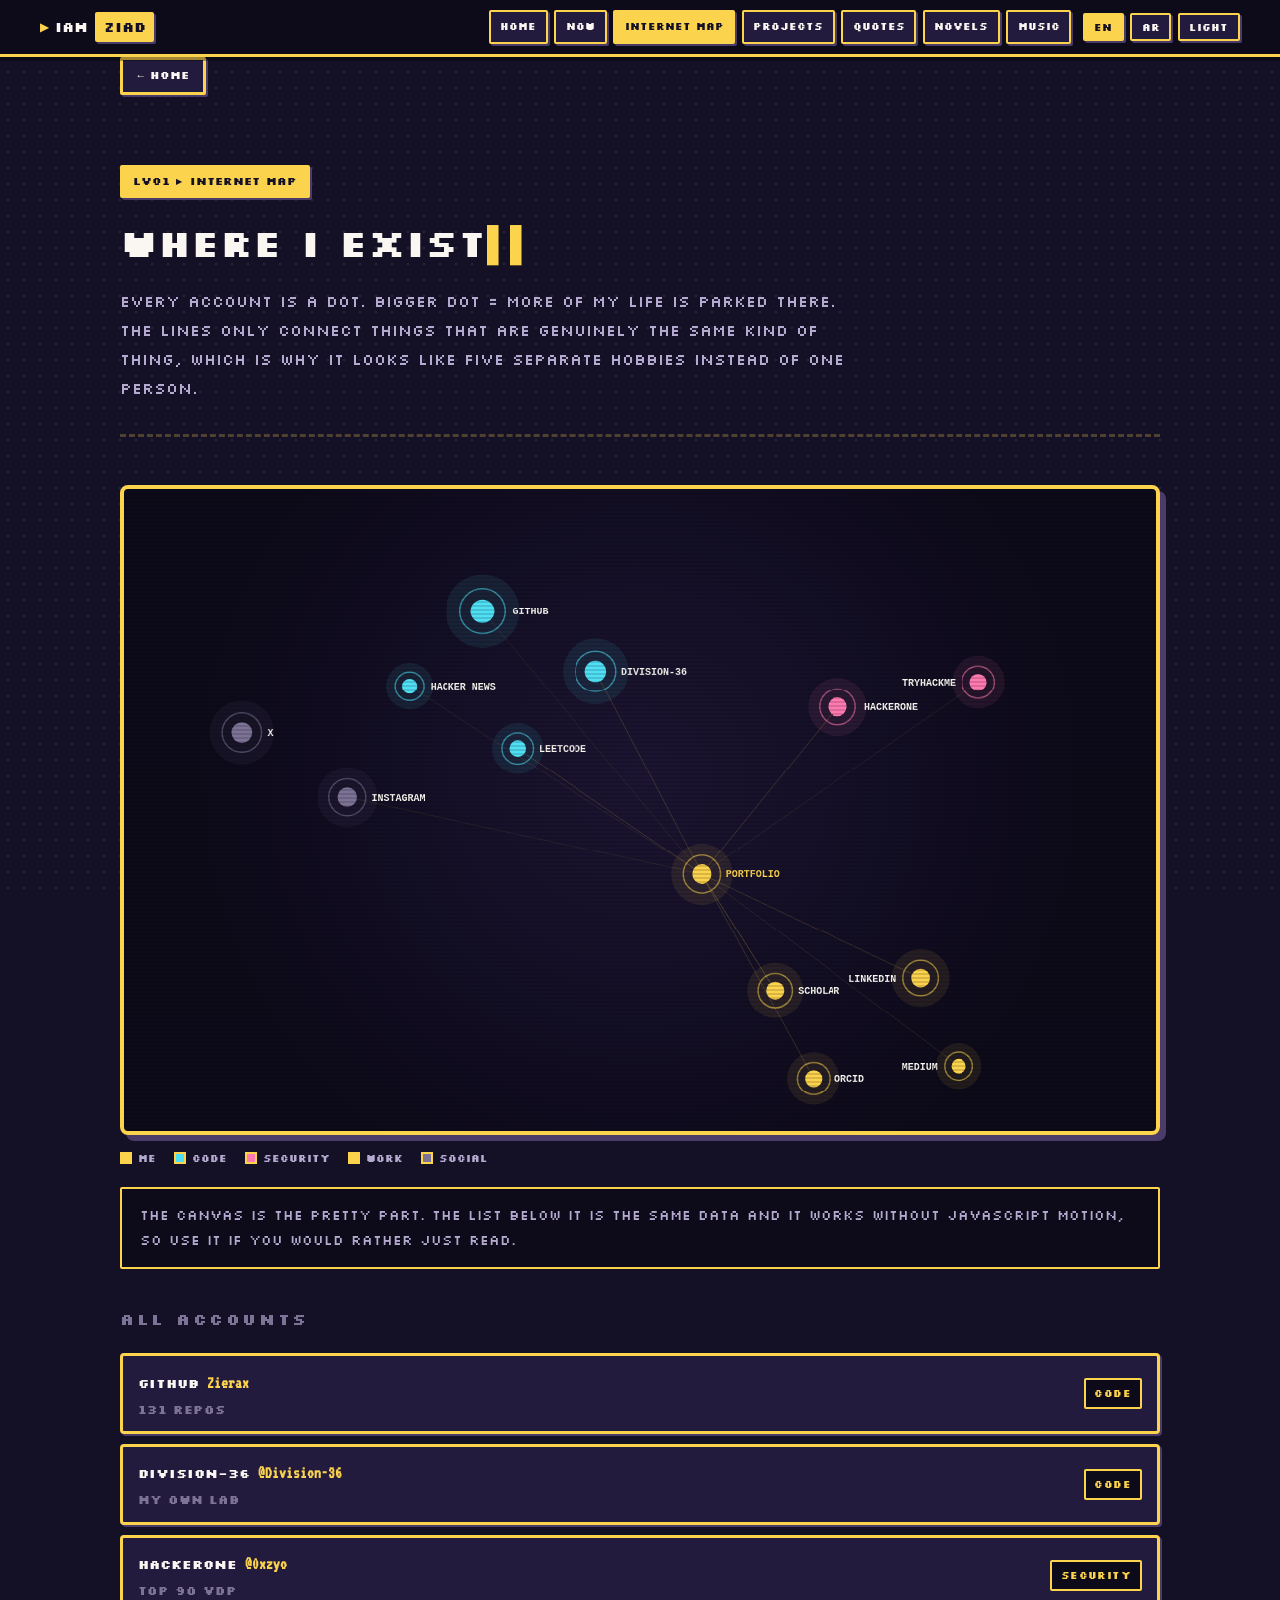
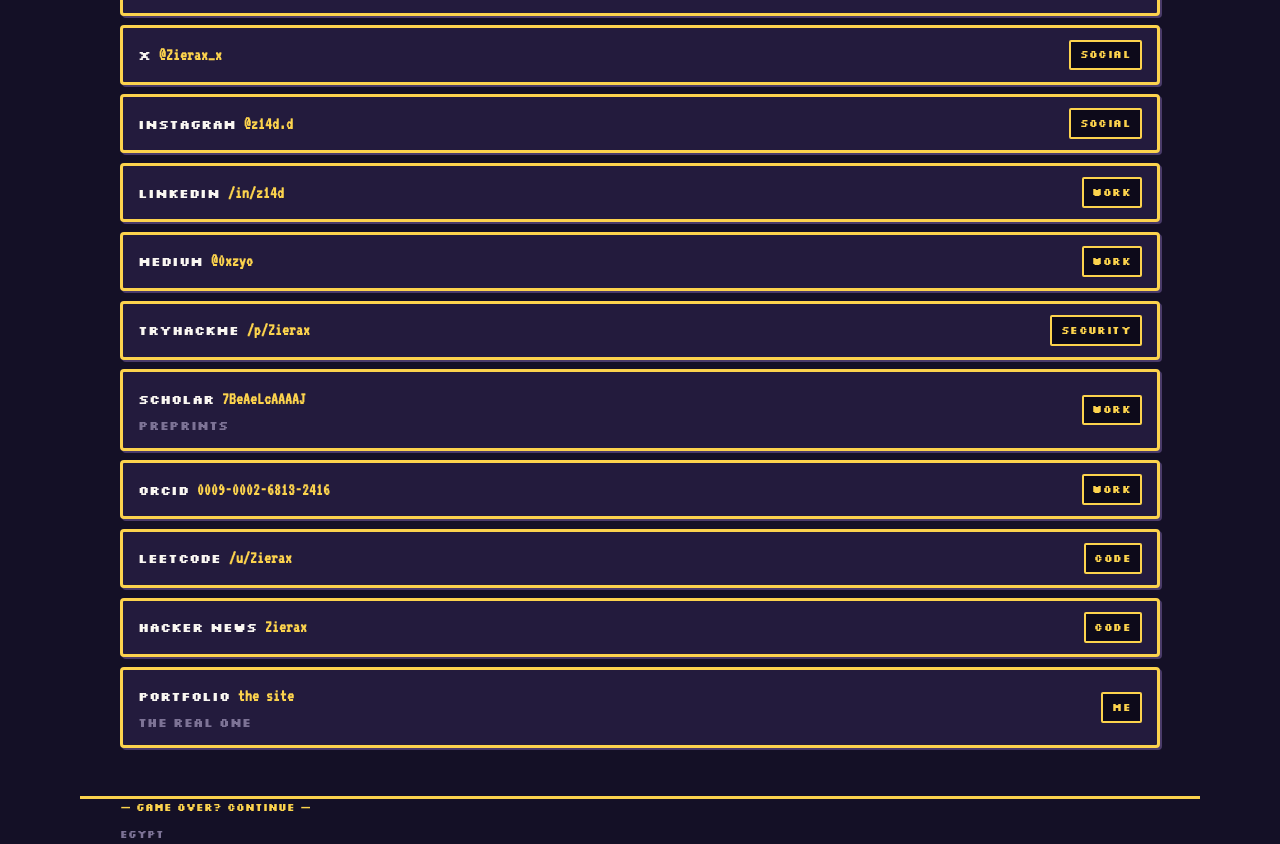
==== map/index.html @ 78f8a6a0 "Pixel handheld design v3, dark first main.css rewritten in the I-Like-U language: Silkscreen/VT323 t" ====
<!DOCTYPE html>
<html lang="en" dir="ltr" data-lang="en" data-theme="dark">
<head>
<meta charset="UTF-8">
<meta name="viewport" content="width=device-width, initial-scale=1.0">
<title>Internet Map — Ziad Salah</title>
<meta name="description" content="Every account Ziad Salah runs, drawn as a constellation. Code, security, work and social accounts, clustered by how they relate to each other.">
<link rel="canonical" href="https://personal.iamziad.isroot.in/map/">
<link rel="alternate" hreflang="en" href="https://personal.iamziad.isroot.in/map/">
<link rel="alternate" hreflang="ar" href="https://personal.iamziad.isroot.in/map/?lang=ar">
<link rel="stylesheet" href="https://fonts.googleapis.com/css2?family=Silkscreen:wght@400;700&family=VT323&family=Cairo:wght@400;700;900&display=swap" rel="stylesheet">
<link rel="stylesheet" href="/assets/css/main.css">
<link rel="icon" href="/favicon.svg" type="image/svg+xml">
<script type="application/ld+json">
{
  "@context": "https://schema.org",
  "@type": "CollectionPage",
  "name": "Internet Map — Ziad Salah",
  "url": "https://personal.iamziad.isroot.in/map/",
  "inLanguage": ["en", "ar"],
  "author": {"@type": "Person", "name": "Ziad Salah", "url": "https://personal.iamziad.isroot.in/"}
}
</script>
</head>

<body data-page="/map/">
<a href="#main" class="skip-link">Skip to content</a>

<header class="chrome">
  <a class="chrome-brand" href="/">iam<b>ziad</b></a>
  <nav class="chrome-nav" aria-label="Main">
    <a href="/">Home</a>
    <a href="/now/">Now</a>
    <a href="/map/">Internet Map</a>
    <a href="/projects/">Projects</a>
    <a href="/quotes/">Quotes</a>
    <a href="/novels/">Novels</a>
    <a href="/music/">Music</a>
  </nav>
  <div class="chrome-tools">
    <button class="tgl" data-lang-btn="en" aria-pressed="true">EN</button>
    <button class="tgl" data-lang-btn="ar" aria-pressed="false">AR</button>
    <button class="tgl" data-theme-btn aria-label="Toggle theme">LIGHT</button>
  </div>
</header>

<main id="main" class="wrap">
  <a class="back" href="/">&larr; <span class="lang-en">home</span><span class="lang-ar">الرئيسية</span></a>

  <section class="hero">
    <p class="eyebrow"><span class="lang-en">internet map</span><span class="lang-ar">خريطة الإنترنت</span></p>
    <h1 class="page-title"><span class="lang-en">Where I <span class="cursor">exist</span></span><span class="lang-ar">فين أنا <span class="cursor">موجود</span></span></h1>
    <p class="lede">
      <span class="lang-en">Every account is a dot. Bigger dot = more of my life is parked there. The lines only connect things that are genuinely the same kind of thing, which is why it looks like five separate hobbies instead of one person.</span>
      <span class="lang-ar">كل حساب نقطة. النقطة الأكبر = حياتي كتير هناك. الخطوط اللي بتربط حاجات من نفس النوع فعلاً، عشان كده شكلها كأن دي ٥ هوايات منفصلة مش شخص واحد.</span>
    </p>
  </section>

  <section id="map">
    <div class="map-stage">
      <canvas id="map-canvas" role="img" aria-label="A constellation of Ziad's accounts across the internet, grouped by category."></canvas>
    </div>
    <div class="map-legend">
      <span><i style="background:var(--neon)"></i><span class="lang-en">me</span><span class="lang-ar">أنا</span></span>
      <span><i style="background:var(--cyan)"></i><span class="lang-en">code</span><span class="lang-ar">كود</span></span>
      <span><i style="background:var(--mag)"></i><span class="lang-en">security</span><span class="lang-ar">أمن</span></span>
      <span><i style="background:var(--amber)"></i><span class="lang-en">work</span><span class="lang-ar">شغل</span></span>
      <span><i style="background:var(--fg-faint)"></i><span class="lang-en">social</span><span class="lang-ar">سوشيال</span></span>
    </div>
    <p class="note" style="margin-top:1.2rem">
      <span class="lang-en">The canvas is the pretty part. The list below it is the same data and it works without JavaScript motion, so use it if you would rather just read.</span>
      <span class="lang-ar">الـ canvas هي الجزء الحلو. اللي تحته نفس البيانات بيشتغل من غير حركة، فلو بتحب تقرأ استخدمه.</span>
    </p>

    <h2 style="font-size:1rem;letter-spacing:.16em;text-transform:uppercase;color:var(--fg-faint);margin-top:2.4rem">
      <span class="lang-en">all accounts</span><span class="lang-ar">كل الحسابات</span>
    </h2>
    <div class="node-list" id="map-list"></div>
  </section>
</main>

<footer class="wrap"><p>Egypt</p></footer>
  <script src="/assets/js/qa.js"></script>
  <script src="/assets/js/ctf-found.js"></script>
  <script src="/assets/js/data.js"></script>
  <script src="/assets/js/app.js"></script>
</body>
</html>
---- assets/css/main.css ----
/* ============================================================
   iamziad — design system v3
   Direction: 8-bit handheld. Sharp squares, chunky pixel type,
   dot-grid boards, an LCD lock screen, cartridge projects.
   Dark pixel first, sweet pixel on toggle.

   stage4: onff
   ============================================================ */

:root {
  /* starlight handheld (default) */
  --bg:      #141026;
  --bg-2:    #231b3d;
  --bg-3:    #0d0a1a;
  --ink:     #faf7f2;
  --ink-2:   #b4a9ce;
  --muted:   #7d7396;
  --line:    #fcd34d;
  --shadow:  #4a3b69;
  --gold:    #fcd34d;
  --gold-dk: #d97706;
  --pink:    #ff7ab0;
  --pink-dk: #c9184a;
  --mint:    #6ee7a8;
  --mint-dk: #047857;
  --aqua:    #4fe0f5;
  --violet:  #a78bfa;
  --neon:    #fcd34d;
  --good:    #7cfc98;
  --bad:     #ff5f6d;
  /* node/legend hues used by the internet map */
  --cyan:    #4fe0f5;
  --mag:     #ff7ab0;
  --amber:   #fcd34d;

  /* the map canvas reads these two */
  --fg:       #faf7f2;
  --fg-faint: #7d7396;

  --paper:   var(--bg);
  --paper-2: var(--bg-2);

  --font-px: 'Silkscreen', 'Cairo', monospace;
  --font: 'Silkscreen', 'Cairo', ui-monospace, monospace;
  --font-ar: 'Cairo', 'Segoe UI', Tahoma, sans-serif;
  --font-term: 'VT323', 'Cairo', ui-monospace, monospace;
  --mono: 'VT323', ui-monospace, 'Consolas', monospace;

  --gut: clamp(1rem, 4vw, 2.5rem);
  --maxw: 70rem;
  --pop: 4px 4px 0 var(--shadow);
  --pop-lg: 6px 6px 0 var(--shadow);
  --r: 4px;
}

*, *::before, *::after { box-sizing: border-box; }

html { scroll-behavior: smooth; }

body {
  margin: 0;
  background: var(--bg);
  color: var(--ink);
  font-family: var(--font);
  font-size: 15px;
  line-height: 1.8;
  -webkit-font-smoothing: none;
  overflow-x: hidden;
  /* dot-grid board, same language as I-Like-U */
  background-image: radial-gradient(rgba(250, 247, 242, 0.09) 1px, transparent 1px);
  background-size: 16px 16px;
  background-attachment: fixed;
}

img, video, canvas { image-rendering: pixelated; }

html[data-lang='ar'] body { font-family: var(--font-ar); line-height: 2; }
html[data-lang='ar'] h1, html[data-lang='ar'] h2, html[data-lang='ar'] h3, html[data-lang='ar'] h4,
html[data-lang='ar'] .btn, html[data-lang='ar'] .eyebrow, html[data-lang='ar'] .tgl,
html[data-lang='ar'] .chrome-nav a, html[data-lang='ar'] .tag, html[data-lang='ar'] .chrome-brand {
  font-family: var(--font-ar);
  letter-spacing: 0 !important;
}

body > * { position: relative; z-index: 1; }

a { color: var(--gold); font-weight: 700; text-decoration-thickness: 2px; text-underline-offset: 3px; }
a:hover { color: var(--pink); }

:focus-visible { outline: 3px solid var(--gold); outline-offset: 2px; border-radius: 2px; }

::selection { background: var(--gold); color: #141026; }

/* chunky themed scrollbar */
::-webkit-scrollbar { width: 10px; height: 10px; }
::-webkit-scrollbar-thumb { background: var(--gold); border: 2px solid var(--line); }
::-webkit-scrollbar-track { background: var(--bg-3); }

/* blinking RPG cursor */
@keyframes blinkCursor { 0%, 49% { opacity: 1; } 50%, 100% { opacity: 0; } }
.cursor::after {
  content: '▌'; color: var(--gold);
  animation: blinkCursor 0.9s steps(1) infinite;
}

@keyframes pixelFloat { 0%, 100% { transform: translateY(0); } 50% { transform: translateY(-6px); } }

/* visually hidden, without creating overflow in RTL */
.skip-link {
  position: absolute; top: 0; inset-inline-start: 0;
  z-index: 999; width: 1px; height: 1px; padding: 0; overflow: hidden;
  clip-path: inset(50%); white-space: nowrap;
  background: var(--gold); color: #141026; font-weight: 700;
}
.skip-link:focus {
  width: auto; height: auto; padding: .7rem 1.2rem;
  overflow: visible; clip-path: none; border: 3px solid var(--line);
}

/* ---------------- top bar ---------------- */

.chrome {
  position: sticky; top: 0; z-index: 100;
  display: flex; align-items: center; gap: .7rem;
  padding: .6rem var(--gut);
  background: rgba(13, 10, 26, .94);
  border-bottom: 3px solid var(--line);
  box-shadow: 0 4px 0 rgba(0, 0, 0, .35);
}

.chrome-brand {
  font-family: var(--font-px); font-weight: 700; font-size: .85rem;
  color: var(--ink); white-space: nowrap;
  display: inline-flex; align-items: center; gap: .45rem;
  text-decoration: none;
}
.chrome-brand b {
  background: var(--gold); color: #141026;
  border: 2px solid var(--line);
  border-radius: 2px; padding: .05rem .4rem; box-shadow: 2px 2px 0 var(--shadow);
}
.chrome-brand::before { content: '▶'; color: var(--gold); font-size: .7rem; }

.chrome-nav { display: flex; gap: .4rem; margin-inline-start: auto; flex-wrap: wrap; }
.chrome-nav a {
  font-family: var(--font-px); font-size: .62rem; font-weight: 700;
  color: var(--ink); background: var(--bg-2);
  border: 2px solid var(--line); border-radius: 2px;
  padding: .4rem .6rem; box-shadow: 2px 2px 0 var(--shadow);
  text-decoration: none;
  transition: transform .1s, box-shadow .1s;
}
.chrome-nav a:hover { transform: translate(-1px, -1px); box-shadow: 3px 3px 0 var(--shadow); color: var(--gold); }
.chrome-nav a[aria-current='page'] { background: var(--gold); color: #141026; }

.chrome-tools { display: flex; gap: .4rem; }

.tgl {
  font-family: var(--font-px); font-size: .62rem; font-weight: 700;
  color: var(--ink);
  background: var(--bg-2); border: 2px solid var(--line);
  border-radius: 2px; padding: .4rem .6rem; cursor: pointer;
  box-shadow: 2px 2px 0 var(--shadow);
}
.tgl:hover { transform: translate(-1px, -1px); }
.tgl[aria-pressed='true'] { background: var(--gold); color: #141026; }

/* ---------------- layout ---------------- */

.wrap { max-width: var(--maxw); margin: 0 auto; padding: 0 var(--gut); }
main { padding-bottom: 5rem; counter-reset: lvl; }

section { padding: 3rem 0; }
section + section { border-top: 3px dashed rgba(252, 211, 77, .25); }

/* every section gets its RPG level number, no markup needed */
main > section .eyebrow { counter-increment: lvl; }
main > section .eyebrow::before {
  content: 'LV' counter(lvl, decimal-leading-zero) ' ▸ ';
  color: #141026;
}

.eyebrow {
  display: inline-flex; align-items: center; gap: .5rem;
  font-family: var(--font-px);
  font-size: .66rem; font-weight: 700;
  color: #141026;
  background: var(--gold); border: 2px solid var(--line);
  border-radius: 2px; padding: .3rem .7rem; margin: 0 0 1rem;
  box-shadow: 2px 2px 0 var(--shadow);
}

h1, h2, h3, h4 {
  font-family: var(--font-px);
  line-height: 1.5; margin: 0 0 .7rem; font-weight: 700;
}

.page-title { font-size: clamp(1.4rem, 5.5vw, 2.4rem); margin-bottom: 1rem; }
.page-title em { font-style: normal; color: var(--gold); }
/* blinking cursor after big titles */
.page-title::after, .hero-name::after {
  content: '▌'; color: var(--gold);
  animation: blinkCursor 0.9s steps(1) infinite;
}

.lede { font-size: 1rem; color: var(--ink-2); max-width: 46rem; }

p { margin: 0 0 1rem; }
p:last-child { margin-bottom: 0; }

/* ---------------- hero ---------------- */

.hero { padding: 3rem 0 2rem; }

.hero-id { display: flex; gap: 1.6rem; align-items: center; flex-wrap: wrap; }

.hero-photo {
  width: 120px; height: 120px; object-fit: cover;
  border: 4px solid var(--line); border-radius: var(--r);
  box-shadow: var(--pop-lg);
  flex: none; background: var(--bg-2);
  animation: pixelFloat 4s ease-in-out infinite;
}

.hero-name { font-size: clamp(1.5rem, 5vw, 2.4rem); margin: 0 0 .2rem; }
.hero-name .last { color: var(--gold); }
.hero-sub { color: var(--ink-2); font-size: .85rem; margin: 0; }

.hero-actions { display: flex; gap: .7rem; flex-wrap: wrap; margin-top: 1.6rem; }

.btn {
  display: inline-block;
  font-family: var(--font-px); font-weight: 700; font-size: .72rem;
  letter-spacing: .04em;
  padding: .8rem 1.2rem; border: 3px solid var(--line);
  border-radius: 2px; background: var(--bg-2); color: var(--ink);
  box-shadow: 4px 4px 0 var(--shadow); cursor: pointer; text-decoration: none;
  transition: transform .1s, box-shadow .1s;
}
.btn:hover { transform: translate(-2px, -2px); box-shadow: 6px 6px 0 var(--shadow); color: var(--gold); text-decoration: none; }
.btn:active { transform: translate(3px, 3px); box-shadow: 1px 1px 0 var(--shadow); }
.btn.primary { background: var(--gold); color: #141026; }
.btn.primary:hover { color: #141026; }
.btn.hot { background: var(--pink-dk); color: #fff; }
.btn.cool { background: var(--bg-3); color: var(--aqua); }

.btn.big { font-size: .85rem; padding: 1rem 1.6rem; }

/* ---------------- cards ---------------- */

.card {
  background: var(--bg-2); border: 3px solid var(--line);
  border-radius: var(--r); box-shadow: var(--pop-lg); padding: 1.4rem;
}
.card + .card { margin-top: 1.2rem; }

.grid { display: grid; gap: 1.2rem; }
.grid.two   { grid-template-columns: repeat(auto-fit, minmax(min(100%, 19rem), 1fr)); }
.grid.three { grid-template-columns: repeat(auto-fit, minmax(min(100%, 14rem), 1fr)); }

.tag {
  display: inline-block;
  font-family: var(--font-px); font-size: .6rem; font-weight: 700;
  letter-spacing: .04em;
  padding: .3rem .55rem; border: 2px solid var(--line);
  border-radius: 2px; background: var(--bg-3); color: var(--gold);
}
.tag.pink { background: var(--pink-dk); color: #fff; }
.tag.aqua, .tag.cool { background: var(--bg-3); color: var(--aqua); }
.tag.violet { background: var(--violet); color: #141026; }
.tag.plain { background: var(--bg-3); }

.stat-row { display: flex; flex-wrap: wrap; gap: 1.6rem 2.4rem; }
.stat b {
  display: block;
  font-family: var(--font-term); font-weight: 400;
  font-size: clamp(2rem, 5vw, 2.8rem); line-height: 1;
  color: var(--gold);
}
.stat span { font-size: .68rem; font-weight: 700; color: var(--muted); }
/* decorative charge bars under the big numbers */
.stat .hpbar {
  display: block; height: 10px; margin-top: .35rem;
  border: 2px solid var(--line); background: var(--bg-3);
}
.stat .hpbar i {
  display: block; height: 100%;
  background: repeating-linear-gradient(90deg, var(--gold) 0 6px, transparent 6px 9px);
}

.note {
  background: var(--bg-3);
  border: 2px solid var(--line); border-radius: 2px;
  padding: .9rem 1.1rem; font-size: .85rem; margin-top: 1.2rem;
  color: var(--ink-2);
}

/* ---------------- the lock : LCD screen ---------------- */

.lock {
  border: 4px solid var(--line); border-radius: 8px;
  background: var(--bg-2); box-shadow: var(--pop-lg);
  overflow: hidden;
}

.lock-head {
  display: flex; justify-content: space-between; align-items: center;
  gap: 1rem; padding: .6rem 1.1rem; flex-wrap: wrap;
  background: var(--bg-3);
  border-bottom: 3px solid var(--line);
  font-family: var(--font-px);
  font-weight: 700; font-size: .66rem; color: var(--gold);
}
.lock-head .live {
  display: inline-flex; align-items: center; gap: .45rem;
  background: var(--gold); color: #141026; border: 2px solid var(--line);
  border-radius: 2px; padding: .15rem .55rem; font-size: .62rem;
}
.lock-head .live i {
  width: 9px; height: 9px; background: var(--pink-dk);
  display: inline-block; animation: beat 1.3s ease-in-out infinite;
}
@keyframes beat { 50% { transform: scale(.55); opacity: .4; } }

.lock-body { padding: 1.6rem 1.3rem; position: relative; }
/* scanlines over the LCD */
.lock-body::after {
  content: ''; position: absolute; inset: 0; pointer-events: none;
  background: repeating-linear-gradient(0deg, rgba(0, 0, 0, .16) 0 2px, transparent 2px 4px);
}

.lock-title {
  font-family: var(--font-term); font-weight: 400;
  font-size: clamp(1.6rem, 6vw, 2.8rem); line-height: 1.2; margin: .2rem 0 1rem;
  word-break: break-word; color: var(--gold);
  text-shadow: 2px 2px 0 rgba(0, 0, 0, .6);
}
.lock-title::after {
  content: '▌'; animation: blinkCursor 0.9s steps(1) infinite;
}
.lock-title .masked { color: var(--muted); }
.lock-title.solved span { display: inline-block; margin-inline-end: .35em; animation: pop .35s backwards; }
@keyframes pop { from { transform: scale(.4); opacity: 0; } }

.clock { display: flex; gap: .7rem; flex-wrap: wrap; margin: 1.2rem 0 .4rem; }
.clock-cell {
  flex: 1 1 4.6rem; min-width: 0; text-align: center;
  border: 3px solid var(--line); border-radius: var(--r);
  background: var(--bg-3); padding: .6rem .2rem;
  box-shadow: inset 0 0 18px rgba(0, 0, 0, .55), var(--pop);
}
.clock-cell b {
  display: block;
  font-family: var(--font-term); font-weight: 400;
  font-size: clamp(1.8rem, 6vw, 2.6rem); line-height: 1;
  color: var(--gold);
  font-variant-numeric: tabular-nums;
}
.clock-cell span { font-family: var(--font-px); font-size: .58rem; font-weight: 700; color: var(--muted); }

.progress {
  height: 20px; border: 3px solid var(--line); border-radius: 2px;
  background: var(--bg-3); overflow: hidden; margin: 1.2rem 0 .3rem;
  position: relative;
}
.progress i {
  display: block; height: 100%; width: var(--p, 0%);
  background: repeating-linear-gradient(90deg, var(--gold) 0 8px, var(--bg-3) 8px 11px);
  transition: width .4s;
}
.progress b {
  position: absolute; inset: 0; display: grid; place-items: center;
  font-family: var(--font-px); font-size: .6rem; font-weight: 700; color: var(--ink);
  text-shadow: 1px 1px 0 #000;
}

.hintbox { margin-top: 1.2rem; }
.hintbox summary {
  font-family: var(--font-px);
  font-weight: 700; font-size: .68rem;
  color: #141026; cursor: pointer; list-style: none;
  display: inline-flex; align-items: center; gap: .5rem;
  background: var(--gold); border: 3px solid var(--line);
  border-radius: 2px; padding: .45rem .9rem; box-shadow: var(--pop);
}
.hintbox summary::-webkit-details-marker { display: none; }
.hint { margin-top: .8rem; border: 3px solid var(--line); border-radius: var(--r); background: var(--bg-3); }
.hint summary {
  list-style: none; cursor: pointer;
  font-family: var(--font-px); font-weight: 700; font-size: .66rem;
  padding: .6rem .9rem;
  border-radius: 2px; background: var(--mint-dk); color: #fff;
}
.hint summary::-webkit-details-marker { display: none; }
.hint p { padding: .8rem .9rem; margin: 0; font-size: .85rem; color: var(--ink-2); }
.hint.locked summary { background: var(--bg-2); color: var(--muted); }

.keybox { margin-top: 1.3rem; border-top: 3px dashed rgba(252, 211, 77, .3); padding-top: 1.1rem; }
.keybox p { font-size: .85rem; color: var(--ink-2); }
.key-form { display: flex; gap: .6rem; flex-wrap: wrap; margin-top: .7rem; }
.key-form input {
  flex: 1 1 15rem; min-width: 0;
  font-family: var(--font-term); font-size: 1.3rem;
  background: var(--bg-3); color: var(--gold);
  border: 3px solid var(--line); border-radius: 2px; padding: .5rem .9rem;
}
.key-form input:focus { outline: none; box-shadow: var(--pop); }
.key-form input::placeholder { color: var(--muted); }

.ctf-msg { font-size: .8rem; font-weight: 700; margin: .7rem 0 0; min-height: 1.3em; }
.ctf-msg.ok  { color: var(--good); }
.ctf-msg.bad { color: var(--bad); }

.lock-done {
  margin-top: 1.1rem; border: 3px solid var(--line); border-radius: var(--r);
  background: var(--mint-dk); color: #fff; padding: .9rem 1.1rem;
}
.lock-done b { display: block; font-family: var(--font-px); font-size: .64rem; margin-bottom: .3rem; }
.lock-done p { margin: 0; font-weight: 700; font-size: 1rem; }

/* ---------------- Q&A ---------------- */

.qa { display: grid; gap: 1rem; }

.qa-item {
  border: 3px solid var(--line); border-radius: var(--r);
  background: var(--bg-2); box-shadow: var(--pop);
  overflow: hidden;
}
.qa-q {
  margin: 0; padding: .85rem 1rem; font-weight: 700; font-size: .85rem;
  font-family: var(--font-px);
  background: var(--bg-3); border-bottom: 3px solid var(--line); color: var(--ink);
}
.qa-a {
  margin: 0; padding: .95rem 1rem; color: var(--ink-2);
  font-family: var(--font-term); font-size: 1.2rem; line-height: 1.5;
}

.q-tag { color: var(--gold); margin-inline-end: .5rem; }
.a-tag { color: var(--pink); font-weight: 700; margin-inline-end: .5rem; }

/* the four answers that spell the first segment */
.qa-item.stage1 { box-shadow: var(--pop), 0 0 0 3px var(--gold); }
.qa-item.stage1 .qa-a { position: relative; }
.qa-item.stage1 .qa-a::after {
  content: '►'; position: absolute; top: .6rem; inset-inline-end: .8rem;
  color: var(--gold); font-size: 1rem; line-height: 1;
  animation: blinkCursor 1.2s steps(1) infinite;
}

/* ---------------- values ---------------- */

.value-list { list-style: none; margin: 0; padding: 0; display: grid; gap: 1rem; }
.value-list li {
  border: 3px solid var(--line); border-radius: var(--r);
  background: var(--bg-2); padding: 1.1rem 1.2rem; box-shadow: var(--pop);
}
.value-list li:nth-child(1) { border-inline-start: 8px solid var(--pink); }
.value-list li:nth-child(2) { border-inline-start: 8px solid var(--gold); }
.value-list li:nth-child(3) { border-inline-start: 8px solid var(--aqua); }
.value-list b { color: var(--gold); display: block; margin-bottom: .25rem; font-size: .85rem; font-family: var(--font-px); }
.value-list span { color: var(--ink-2); font-size: .9rem; }

/* ---------------- internet map ---------------- */

.map-stage {
  width: 100%; aspect-ratio: 16 / 10;
  border: 4px solid var(--line); border-radius: 8px;
  background: radial-gradient(circle at 50% 45%, #1c1533, var(--bg-3) 70%);
  box-shadow: var(--pop-lg); overflow: hidden;
  position: relative;
}
.map-stage::after {
  content: ''; position: absolute; inset: 0; pointer-events: none;
  background: repeating-linear-gradient(0deg, rgba(0, 0, 0, .14) 0 2px, transparent 2px 4px);
}
.map-stage canvas { width: 100%; height: 100%; display: block; }
html[dir='rtl'] .map-stage canvas { transform: scaleX(-1); }

.map-legend {
  display: flex; gap: 1.1rem; flex-wrap: wrap;
  font-family: var(--font-px);
  font-size: .62rem; font-weight: 700;
  color: var(--ink-2); margin-top: .9rem;
}
.map-legend i { display: inline-block; width: 12px; height: 12px; margin-inline-end: .4rem; vertical-align: -2px; border: 2px solid var(--line); }

.node-list { display: grid; gap: .6rem; margin-top: 1.4rem; }
.node-row {
  display: grid; grid-template-columns: 1fr auto; gap: 1rem; align-items: center;
  border: 3px solid var(--line); border-radius: var(--r);
  background: var(--bg-2); padding: .7rem .95rem; box-shadow: 2px 2px 0 var(--shadow);
  text-decoration: none; color: inherit;
}
.node-row:hover { transform: translate(-1px, -1px); box-shadow: 4px 4px 0 var(--shadow); }
.node-row b { color: var(--ink); font-size: .8rem; font-family: var(--font-px); }
.node-row small { color: var(--muted); display: block; font-size: .78rem; }
.node-row .handle { color: var(--gold); font-family: var(--font-term); font-size: 1.05rem; white-space: nowrap; }

/* ---------------- now ---------------- */

.now-grid { display: grid; gap: 1.1rem; grid-template-columns: repeat(auto-fit, minmax(min(100%, 16rem), 1fr)); }
.now-cell {
  border: 3px solid var(--line); border-radius: var(--r);
  background: var(--bg-2); padding: 1.1rem; box-shadow: var(--pop);
}
.now-cell:nth-child(1) { border-top: 8px solid var(--violet); }
.now-cell:nth-child(2) { border-top: 8px solid var(--gold); }
.now-cell:nth-child(3) { border-top: 8px solid var(--pink); }
.now-cell:nth-child(4) { border-top: 8px solid var(--aqua); }
.now-cell:nth-child(5) { border-top: 8px solid var(--gold); }
.now-cell:nth-child(6) { border-top: 8px solid var(--mint); }
.now-cell h4 { font-size: .68rem; font-weight: 700; color: var(--gold); margin-bottom: .4rem; }
.now-cell p { font-size: .85rem; color: var(--ink-2); margin: 0; }

.stamp {
  display: inline-block; border: 3px solid var(--line); border-radius: 2px;
  background: var(--gold); color: #141026; padding: .3rem .9rem;
  font-family: var(--font-px); font-size: .64rem; font-weight: 700;
  box-shadow: 2px 2px 0 var(--shadow);
}

/* ---------------- projects : cartridges ---------------- */

.proj {
  border: 4px solid var(--line); border-radius: 6px;
  background: var(--bg-2); box-shadow: var(--pop-lg); overflow: hidden;
  position: relative;
}
/* scotch tape on the cartridge, like a well-travelled cart */
.proj::before {
  content: ''; position: absolute; top: -14px; inset-inline-end: 8%;
  width: 110px; height: 30px; z-index: 2;
  background: rgba(252, 211, 77, .35);
  border-inline: 2px dashed rgba(20, 16, 38, .4);
  transform: rotate(6deg);
}
html[dir='rtl'] .proj::before { transform: rotate(-6deg); }
.proj + .proj { margin-top: 1.6rem; }
.proj-top {
  display: flex; justify-content: space-between; align-items: center;
  gap: 1rem; padding: .6rem 1.1rem; flex-wrap: wrap;
  background: var(--pink-dk); color: #fff;
  border-bottom: 3px solid var(--line);
}
.proj:nth-child(2) .proj-top { background: var(--bg-3); color: var(--aqua); }
.proj:nth-child(3) .proj-top { background: var(--violet); color: #141026; }
.proj-top .pid, .proj-top > span:first-child {
  font-family: var(--font-px); font-weight: 700; font-size: .64rem;
}
.proj-body { padding: 1.5rem; }
.proj-body h3 { font-size: 1.1rem; margin-bottom: .2rem; color: var(--ink); }
.proj-body .kicker {
  font-family: var(--font-px);
  font-size: .64rem; font-weight: 700;
  color: var(--gold); margin: 0 0 1rem;
}
.proj-body p { color: var(--ink-2); font-size: .9rem; }
.chip-row { display: flex; flex-wrap: wrap; gap: .45rem; margin: 1.1rem 0; }

/* ---------------- quotes / novels / music ---------------- */

.quote-group { margin-bottom: 2.4rem; }
.quote-group h3 {
  font-size: .72rem; font-weight: 700;
  color: var(--gold); padding-bottom: .6rem;
  border-bottom: 3px solid var(--line); margin-bottom: 1rem;
}

blockquote {
  margin: 0 0 1rem; padding: 1rem 1.2rem;
  border: 3px solid var(--line); border-radius: var(--r);
  background: var(--bg-2); box-shadow: var(--pop);
  font-family: var(--font-term); font-size: 1.25rem; line-height: 1.5;
}
blockquote:nth-child(even) { border-inline-start: 8px solid var(--gold); }
.quote-author { display: block; font-family: var(--font-px); font-size: .6rem; font-weight: 700; color: var(--gold); margin-top: .4rem; }

.music-item {
  border: 3px solid var(--line); border-radius: var(--r);
  background: var(--bg-2); padding: 1.1rem; margin-bottom: .9rem; box-shadow: var(--pop);
}
.music-item:nth-child(even) { border-inline-start: 8px solid var(--aqua); }
.music-item h4 { font-size: .8rem; margin: 0 0 .1rem; }
.music-item .sub { font-size: .68rem; font-weight: 700; color: var(--muted); }
.music-item iframe { width: 100%; height: 82px; border: 3px solid var(--line); border-radius: 2px; margin: .8rem 0 .5rem; }

.tabs { display: flex; gap: .5rem; margin-bottom: 1.6rem; flex-wrap: wrap; }
.tab-btn {
  font-family: var(--font-px); font-size: .68rem; font-weight: 700;
  padding: .6rem 1.2rem; border: 3px solid var(--line);
  border-radius: 2px; background: var(--bg-2); color: var(--ink);
  cursor: pointer; box-shadow: var(--pop);
}
.tab-btn.active { background: var(--gold); color: #141026; transform: translate(-1px, -1px); }
.tab-panel { display: none; }
.tab-panel.active { display: block; }

.chapter {
  border: 3px solid var(--line); border-radius: var(--r);
  background: var(--bg-2); padding: 1.4rem; margin-bottom: 1.2rem; box-shadow: var(--pop);
}
.chapter-head {
  display: flex; justify-content: space-between; align-items: center;
  gap: 1rem; border-bottom: 3px solid var(--line); padding-bottom: .7rem;
  margin-bottom: 1rem; flex-wrap: wrap;
}
.chapter-head h4 { margin: 0; font-size: .85rem; }
.chapter-num { font-family: var(--font-px); font-size: .6rem; font-weight: 700; color: var(--gold); display: block; }

.lang-pair { display: inline-flex; border: 3px solid var(--line); border-radius: 2px; overflow: hidden; }
.lang-pair button {
  font-family: var(--font-px); font-size: .64rem; font-weight: 700;
  padding: .35rem .8rem; background: var(--bg-3); color: var(--ink); border: 0; cursor: pointer;
}
.lang-pair button.on { background: var(--gold); color: #141026; }

.chapter-text { font-family: var(--font-term); font-size: 1.3rem; line-height: 1.55; color: var(--ink-2); }
.chapter-text[dir='rtl'] { font-family: var(--font-ar); line-height: 2.05; font-size: 1rem; }
.chapter-text hr { border: 0; border-top: 3px dashed rgba(252, 211, 77, .3); margin: 1.8rem 0; }
.chapter-media { margin-top: 1.2rem; }
.chapter-media img, .chapter-media video { width: 100%; border: 3px solid var(--line); border-radius: 2px; display: block; }

/* ---------------- social / footer ---------------- */

.social { display: flex; flex-wrap: wrap; gap: .6rem; }
.social a {
  display: inline-flex; align-items: center; gap: .45rem;
  font-family: var(--font-px); font-size: .64rem; font-weight: 700;
  border: 3px solid var(--line); border-radius: 2px;
  background: var(--bg-2); color: var(--ink); padding: .55rem .9rem;
  box-shadow: var(--pop); text-decoration: none;
}
.social a:hover { transform: translate(-2px, -2px); box-shadow: 5px 5px 0 var(--shadow); color: var(--gold); }
.social a:nth-child(2n) { border-color: var(--pink); }
.social a:nth-child(3n) { border-color: var(--aqua); }

footer {
  border-top: 3px solid var(--line); margin-top: 2rem;
  padding: 2.5rem 0 3.5rem;
  color: var(--muted);
  font-family: var(--font-px); font-size: .62rem; font-weight: 700;
}
footer .social { margin-bottom: 1.6rem; }
/* game credits */
footer > .wrap > p:last-child::before, footer > p:last-child::before {
  content: '— GAME OVER? CONTINUE — ';
  display: block; color: var(--gold); margin-bottom: .6rem;
  animation: blinkCursor 1.6s steps(1) infinite;
}

.back {
  display: inline-block;
  font-family: var(--font-px); font-size: .66rem; font-weight: 700;
  color: var(--ink); margin-bottom: 1.4rem;
  background: var(--bg-2); border: 3px solid var(--line); border-radius: 2px;
  padding: .4rem .9rem; box-shadow: 2px 2px 0 var(--shadow);
  text-decoration: none;
}
.back:hover { transform: translate(-1px, -1px); color: var(--gold); text-decoration: none; }

.toast {
  position: fixed; inset-inline: 0; bottom: 1.4rem; margin: 0 auto;
  width: max-content; max-width: 90vw;
  background: var(--gold); color: #141026; border: 3px solid var(--line);
  border-radius: 2px; padding: .6rem 1.2rem;
  font-family: var(--font-px); font-size: .66rem; font-weight: 700;
  box-shadow: var(--pop); opacity: 0; transform: translateY(10px);
  pointer-events: none; transition: opacity .2s, transform .2s; z-index: 200;
}
.toast.show { opacity: 1; transform: translateY(0); }

/* ---------------- light variant : sweet pixel ----------------
   Blush board by day, starlight board by night. */

html[data-theme='light'] {
  --bg:      #fff0f5;
  --bg-2:    #ffffff;
  --bg-3:    #ffe3ec;
  --ink:     #3a1f2d;
  --ink-2:   #5c3a4a;
  --muted:   #8e6577;
  --line:    #3a1f2d;
  --shadow:  #ffa6c9;
  --gold:    #ff4370;
  --gold-dk: #c9184a;
  --pink:    #ff4370;
  --pink-dk: #c9184a;
  --mint:    #10b981;
  --mint-dk: #047857;
  --aqua:    #0e7490;
  --violet:  #7c3aed;
  --neon:    #c9184a;
  --good:    #047857;
  --bad:     #c9184a;
  --cyan:    #0e7490;
  --mag:     #c9184a;
  --amber:   #b45309;

  --fg:       #3a1f2d;
  --fg-faint: #8e6577;

  --paper:   var(--bg);
  --paper-2: var(--bg-2);
}

html[data-theme='light'] body {
  background-image: radial-gradient(rgba(58, 31, 45, 0.10) 1px, transparent 1px);
}
html[data-theme='light'] .chrome { background: rgba(255, 240, 245, .94); }
html[data-theme='light'] .chrome-brand b { color: #fff; }
html[data-theme='light'] .chrome-nav a[aria-current='page'] { color: #fff; }
html[data-theme='light'] .tgl[aria-pressed='true'] { color: #fff; }
html[data-theme='light'] .eyebrow { color: #fff; }
html[data-theme='light'] .eyebrow::before { color: #fff; }
html[data-theme='light'] .btn.primary { color: #fff; }
html[data-theme='light'] .btn.primary:hover { color: #fff; }
html[data-theme='light'] .hintbox summary { color: #fff; }
html[data-theme='light'] .tab-btn.active { color: #fff; }
html[data-theme='light'] .lang-pair button.on { color: #fff; }
html[data-theme='light'] .stamp { color: #fff; }
html[data-theme='light'] .lock-head .live { color: #fff; }
html[data-theme='light'] .clock-cell { box-shadow: inset 0 0 18px rgba(201, 24, 74, .12), var(--pop); }
html[data-theme='light'] .progress b { text-shadow: none; }
html[data-theme='light'] .toast { color: #fff; }
html[data-theme='light'] ::selection { color: #fff; }
html[data-theme='light'] .proj:nth-child(3) .proj-top { color: #fff; }

/* ---------------- language ---------------- */

html[data-lang='ar'] .lang-en { display: none !important; }
html[data-lang='en'] .lang-ar { display: none !important; }

/* ---------------- responsive ---------------- */

@media (max-width: 640px) {
  body { font-size: 14px; }
  section { padding: 2.5rem 0; }
  .card { padding: 1.1rem; }
  .hero-photo { width: 84px; height: 84px; }
  .clock-cell { flex-basis: 3.7rem; }

  .chrome {
    display: grid; grid-template-columns: 1fr auto;
    grid-template-areas: 'brand tools' 'nav nav';
    gap: .5rem .7rem; padding: .55rem .9rem;
  }
  .chrome-brand { grid-area: brand; font-size: .75rem; }
  .chrome-tools { grid-area: tools; justify-self: end; }
  .chrome-nav {
    grid-area: nav; flex-wrap: nowrap; overflow-x: auto;
    margin: 0; padding-bottom: .2rem; scrollbar-width: none;
  }
  .chrome-nav::-webkit-scrollbar { display: none; }
  .chrome-nav a { font-size: .58rem; padding: .35rem .55rem; white-space: nowrap; flex: none; }
  .tgl { padding: .35rem .55rem; font-size: .58rem; }
}

@media (prefers-reduced-motion: reduce) {
  *, *::before, *::after { animation-duration: .001ms !important; transition-duration: .001ms !important; }
  html { scroll-behavior: auto; }
}
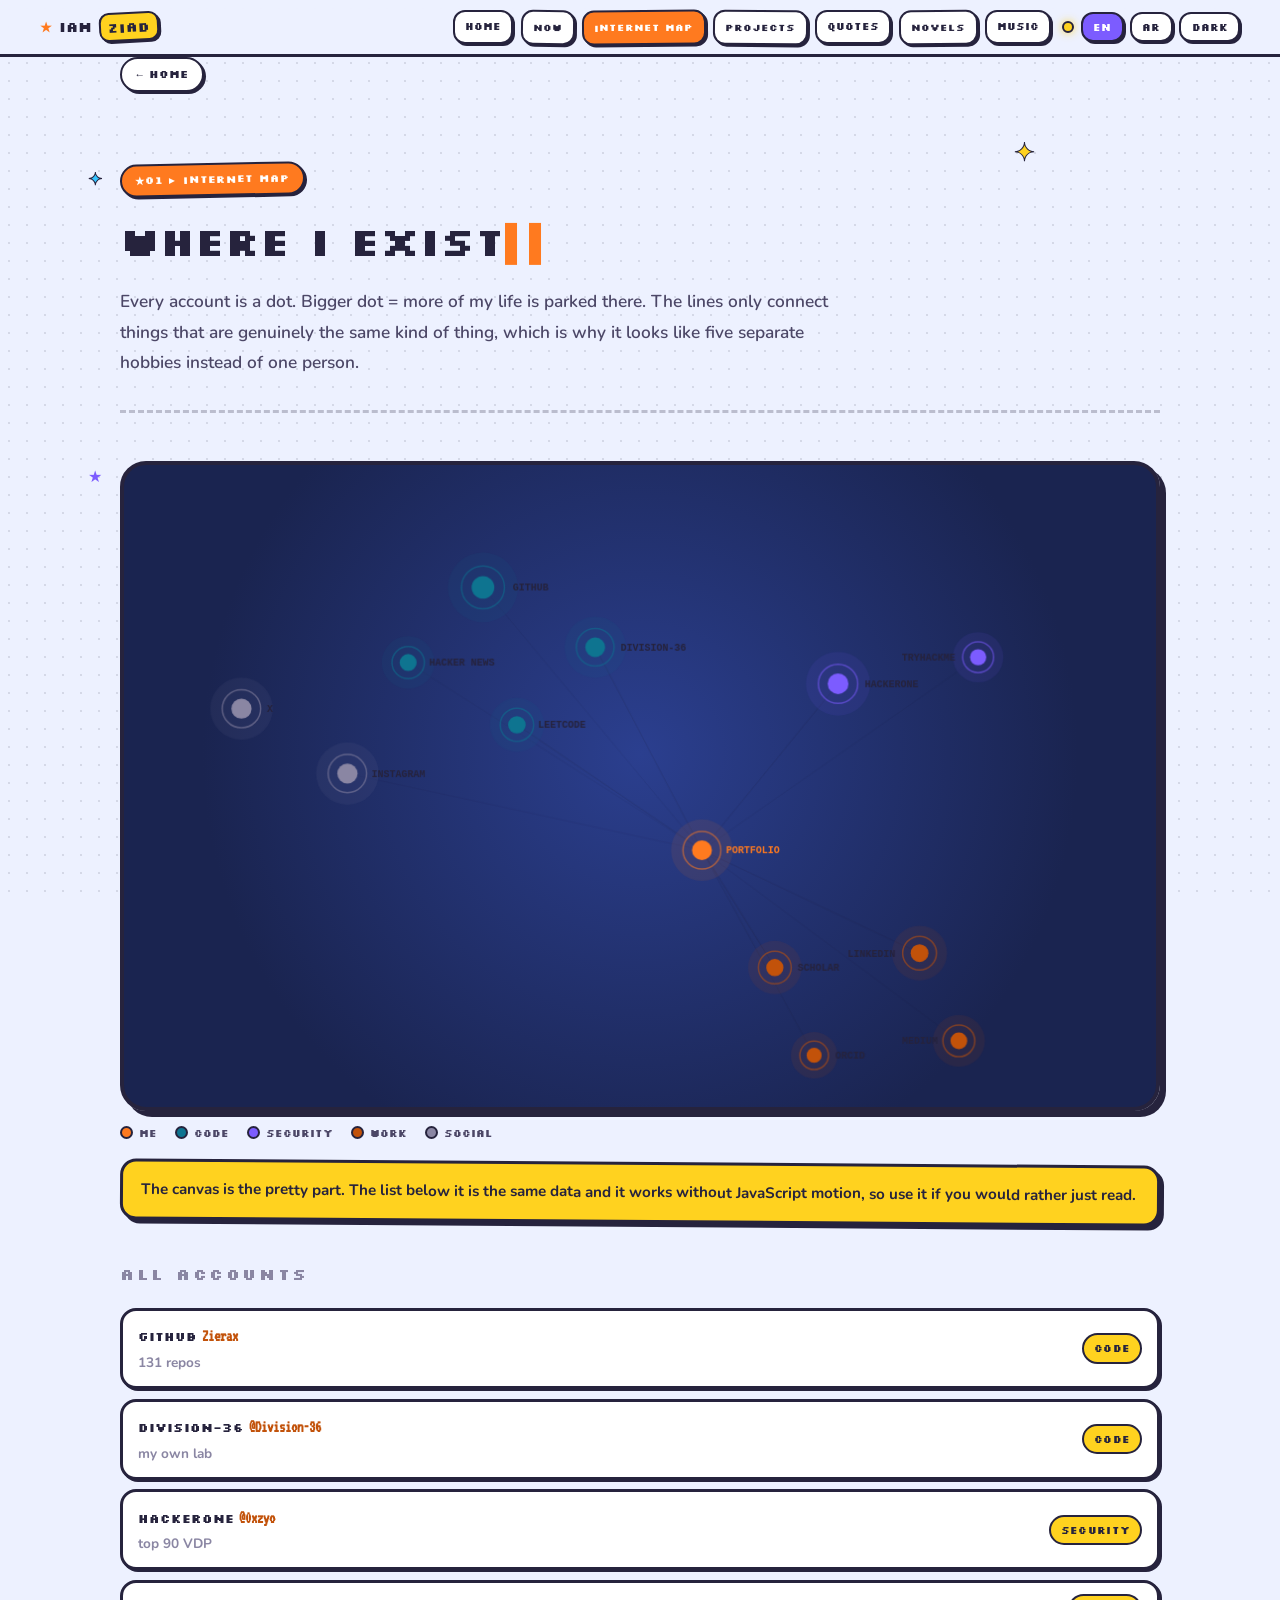
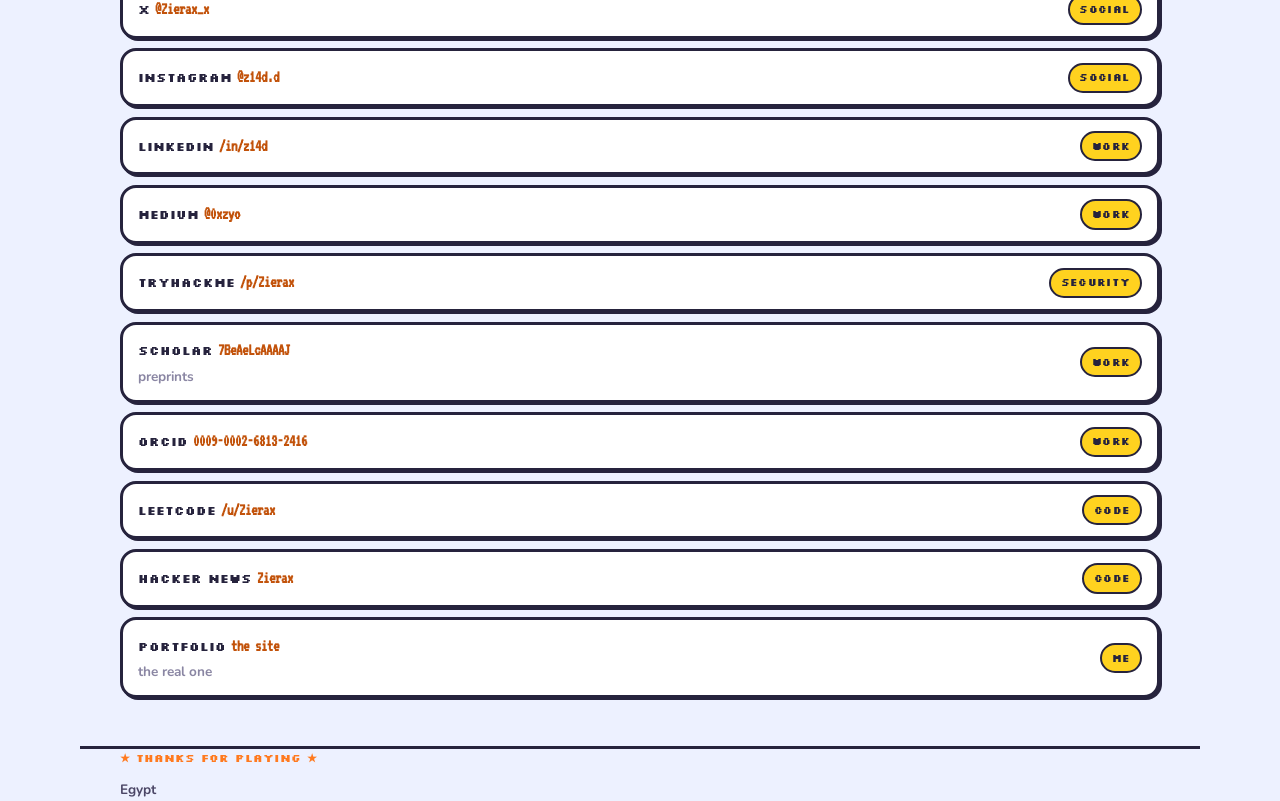
==== commit 0b85fff5: "Candy stickerbook: no terminal, readable body Drops the phosphor-dungeon language entirely: tangerin" ====
--- a/map/index.html
+++ b/map/index.html
@@ -8,7 +8,7 @@
 <link rel="canonical" href="https://personal.iamziad.isroot.in/map/">
 <link rel="alternate" hreflang="en" href="https://personal.iamziad.isroot.in/map/">
 <link rel="alternate" hreflang="ar" href="https://personal.iamziad.isroot.in/map/?lang=ar">
-<link rel="stylesheet" href="https://fonts.googleapis.com/css2?family=Silkscreen:wght@400;700&family=VT323&family=Cairo:wght@400;700;900&display=swap" rel="stylesheet">
+<link rel="stylesheet" href="https://fonts.googleapis.com/css2?family=Silkscreen:wght@400;700&family=VT323&family=Nunito:wght@400;600;700;800&family=Cairo:wght@400;700;900&display=swap" rel="stylesheet">
 <link rel="stylesheet" href="/assets/css/main.css">
 <link rel="icon" href="/favicon.svg" type="image/svg+xml">
 <script type="application/ld+json">
--- a/assets/css/main.css
+++ b/assets/css/main.css
@@ -1,47 +1,51 @@
 /* ============================================================
-   iamziad — design system v3
-   Direction: 8-bit handheld. Sharp squares, chunky pixel type,
-   dot-grid boards, an LCD lock screen, cartridge projects.
-   Dark pixel first, sweet pixel on toggle.
+   iamziad — design system v5
+   Direction: candy stickerbook. Chunky stickers with tilted
+   corners, sunny display type, friendly readable body text,
+   sparkles, wiggle and arcade joy. No terminal, no pink.
 
    stage4: onff
    ============================================================ */
 
 :root {
-  /* starlight handheld (default) */
-  --bg:      #141026;
-  --bg-2:    #231b3d;
-  --bg-3:    #0d0a1a;
-  --ink:     #faf7f2;
-  --ink-2:   #b4a9ce;
-  --muted:   #7d7396;
-  --line:    #fcd34d;
-  --shadow:  #4a3b69;
-  --gold:    #fcd34d;
-  --gold-dk: #d97706;
-  --pink:    #ff7ab0;
-  --pink-dk: #c9184a;
-  --mint:    #6ee7a8;
-  --mint-dk: #047857;
-  --aqua:    #4fe0f5;
-  --violet:  #a78bfa;
-  --neon:    #fcd34d;
-  --good:    #7cfc98;
-  --bad:     #ff5f6d;
+  /* stickerbook day (default) */
+  --bg:      #edf1ff;
+  --bg-2:    #ffffff;
+  --bg-3:    #dde6ff;
+  --ink:     #26233d;
+  --ink-2:   #4c4767;
+  --muted:   #8a86a3;
+  --line:    #26233d;
+  --shadow:  #26233d;
+  --tang:    #ff7a1f;
+  --tang-dk: #c2520a;
+  --sun:     #ffd21f;
+  --grape:   #7c5cff;
+  --grape-dk:#4f33c4;
+  --sky:     #35c4ff;
+  --sky-dk:  #0e7490;
+  --mint:    #2fbf71;
+  --mint-dk: #1d7a44;
+  --cherry:  #ff4d5e;
+  --cherry-dk:#b81f30;
+  --neon:    #ff7a1f;
+  --good:    #1d7a44;
+  --bad:     #b81f30;
+
   /* node/legend hues used by the internet map */
-  --cyan:    #4fe0f5;
-  --mag:     #ff7ab0;
-  --amber:   #fcd34d;
+  --cyan:    #0e7490;
+  --mag:     #7c5cff;
+  --amber:   #c2520a;
 
   /* the map canvas reads these two */
-  --fg:       #faf7f2;
-  --fg-faint: #7d7396;
+  --fg:       #26233d;
+  --fg-faint: #8a86a3;
 
   --paper:   var(--bg);
   --paper-2: var(--bg-2);
 
   --font-px: 'Silkscreen', 'Cairo', monospace;
-  --font: 'Silkscreen', 'Cairo', ui-monospace, monospace;
+  --font: 'Nunito', 'Cairo', system-ui, sans-serif;
   --font-ar: 'Cairo', 'Segoe UI', Tahoma, sans-serif;
   --font-term: 'VT323', 'Cairo', ui-monospace, monospace;
   --mono: 'VT323', ui-monospace, 'Consolas', monospace;
@@ -50,7 +54,7 @@
   --maxw: 70rem;
   --pop: 4px 4px 0 var(--shadow);
   --pop-lg: 6px 6px 0 var(--shadow);
-  --r: 4px;
+  --r: 16px;
 }
 
 *, *::before, *::after { box-sizing: border-box; }
@@ -61,18 +65,19 @@
   margin: 0;
   background: var(--bg);
   color: var(--ink);
+  /* friendly rounded body: readable everywhere, zero terminal */
   font-family: var(--font);
-  font-size: 15px;
-  line-height: 1.8;
-  -webkit-font-smoothing: none;
+  font-size: 16.5px;
+  line-height: 1.75;
+  -webkit-font-smoothing: antialiased;
   overflow-x: hidden;
-  /* dot-grid board, same language as I-Like-U */
-  background-image: radial-gradient(rgba(250, 247, 242, 0.09) 1px, transparent 1px);
-  background-size: 16px 16px;
+  /* notebook dots */
+  background-image: radial-gradient(rgba(38, 35, 61, 0.12) 1.4px, transparent 1.5px);
+  background-size: 18px 18px;
   background-attachment: fixed;
 }
 
-img, video, canvas { image-rendering: pixelated; }
+img, video, canvas { image-rendering: auto; }
 
 html[data-lang='ar'] body { font-family: var(--font-ar); line-height: 2; }
 html[data-lang='ar'] h1, html[data-lang='ar'] h2, html[data-lang='ar'] h3, html[data-lang='ar'] h4,
@@ -84,33 +89,37 @@
 
 body > * { position: relative; z-index: 1; }
 
-a { color: var(--gold); font-weight: 700; text-decoration-thickness: 2px; text-underline-offset: 3px; }
-a:hover { color: var(--pink); }
-
-:focus-visible { outline: 3px solid var(--gold); outline-offset: 2px; border-radius: 2px; }
-
-::selection { background: var(--gold); color: #141026; }
+a { color: var(--tang-dk); font-weight: 800; text-decoration-thickness: 2px; text-underline-offset: 3px; }
+a:hover { color: var(--grape); }
+
+:focus-visible { outline: 3px solid var(--tang); outline-offset: 2px; border-radius: 6px; }
+
+::selection { background: var(--sun); color: var(--ink); }
 
 /* chunky themed scrollbar */
-::-webkit-scrollbar { width: 10px; height: 10px; }
-::-webkit-scrollbar-thumb { background: var(--gold); border: 2px solid var(--line); }
-::-webkit-scrollbar-track { background: var(--bg-3); }
-
-/* blinking RPG cursor */
+::-webkit-scrollbar { width: 12px; height: 12px; }
+::-webkit-scrollbar-thumb { background: var(--tang); border: 3px solid var(--bg); border-radius: 8px; }
+::-webkit-scrollbar-track { background: transparent; }
+
+/* blinking buddy cursor */
 @keyframes blinkCursor { 0%, 49% { opacity: 1; } 50%, 100% { opacity: 0; } }
 .cursor::after {
-  content: '▌'; color: var(--gold);
+  content: '▌'; color: var(--tang);
   animation: blinkCursor 0.9s steps(1) infinite;
 }
 
-@keyframes pixelFloat { 0%, 100% { transform: translateY(0); } 50% { transform: translateY(-6px); } }
+@keyframes pixelFloat { 0%, 100% { transform: translateY(0) rotate(-2deg); } 50% { transform: translateY(-7px) rotate(2deg); } }
+@keyframes heartbeat { 0%, 100% { transform: scale(1); } 20% { transform: scale(1.18); } 40% { transform: scale(1); } 60% { transform: scale(1.12); } }
+@keyframes twinkle { 0%, 100% { opacity: .25; transform: scale(.8) rotate(0deg); } 50% { opacity: 1; transform: scale(1.15) rotate(20deg); } }
+@keyframes wiggle { 0%, 100% { transform: rotate(-2deg); } 50% { transform: rotate(2deg) scale(1.03); } }
+@keyframes spinSlow { to { transform: rotate(360deg); } }
 
 /* visually hidden, without creating overflow in RTL */
 .skip-link {
   position: absolute; top: 0; inset-inline-start: 0;
   z-index: 999; width: 1px; height: 1px; padding: 0; overflow: hidden;
   clip-path: inset(50%); white-space: nowrap;
-  background: var(--gold); color: #141026; font-weight: 700;
+  background: var(--sun); color: var(--ink); font-weight: 800;
 }
 .skip-link:focus {
   width: auto; height: auto; padding: .7rem 1.2rem;
@@ -123,9 +132,9 @@
   position: sticky; top: 0; z-index: 100;
   display: flex; align-items: center; gap: .7rem;
   padding: .6rem var(--gut);
-  background: rgba(13, 10, 26, .94);
+  background: rgba(237, 241, 255, .94);
+  backdrop-filter: blur(6px);
   border-bottom: 3px solid var(--line);
-  box-shadow: 0 4px 0 rgba(0, 0, 0, .35);
 }
 
 .chrome-brand {
@@ -135,124 +144,185 @@
   text-decoration: none;
 }
 .chrome-brand b {
-  background: var(--gold); color: #141026;
-  border: 2px solid var(--line);
-  border-radius: 2px; padding: .05rem .4rem; box-shadow: 2px 2px 0 var(--shadow);
-}
-.chrome-brand::before { content: '▶'; color: var(--gold); font-size: .7rem; }
-
-.chrome-nav { display: flex; gap: .4rem; margin-inline-start: auto; flex-wrap: wrap; }
+  background: var(--sun); color: var(--ink);
+  border: 2.5px solid var(--line);
+  border-radius: 10px; padding: .05rem .45rem; box-shadow: 2px 2px 0 var(--shadow);
+  transform: rotate(-3deg); display: inline-block;
+}
+.chrome-brand::before { content: '★'; color: var(--tang); font-size: .8rem; }
+
+.chrome-nav { display: flex; gap: .45rem; margin-inline-start: auto; flex-wrap: wrap; }
 .chrome-nav a {
   font-family: var(--font-px); font-size: .62rem; font-weight: 700;
   color: var(--ink); background: var(--bg-2);
-  border: 2px solid var(--line); border-radius: 2px;
-  padding: .4rem .6rem; box-shadow: 2px 2px 0 var(--shadow);
+  border: 2.5px solid var(--line); border-radius: 12px;
+  padding: .42rem .65rem; box-shadow: 2px 2px 0 var(--shadow);
   text-decoration: none;
-  transition: transform .1s, box-shadow .1s;
-}
-.chrome-nav a:hover { transform: translate(-1px, -1px); box-shadow: 3px 3px 0 var(--shadow); color: var(--gold); }
-.chrome-nav a[aria-current='page'] { background: var(--gold); color: #141026; }
-
-.chrome-tools { display: flex; gap: .4rem; }
+  transition: transform .12s, box-shadow .12s;
+}
+.chrome-nav a:nth-child(2n) { transform: rotate(.6deg); }
+.chrome-nav a:nth-child(3n) { transform: rotate(-.6deg); }
+.chrome-nav a:hover { transform: translate(-1px, -1px) rotate(0deg); box-shadow: 3px 3px 0 var(--shadow); color: var(--tang-dk); animation: wiggle .3s ease-in-out 1; }
+.chrome-nav a[aria-current='page'] { background: var(--tang); color: #fff; }
+
+.chrome-tools { display: flex; gap: .4rem; align-items: center; }
 
 .tgl {
   font-family: var(--font-px); font-size: .62rem; font-weight: 700;
   color: var(--ink);
-  background: var(--bg-2); border: 2px solid var(--line);
-  border-radius: 2px; padding: .4rem .6rem; cursor: pointer;
+  background: var(--bg-2); border: 2.5px solid var(--line);
+  border-radius: 12px; padding: .42rem .65rem; cursor: pointer;
   box-shadow: 2px 2px 0 var(--shadow);
 }
-.tgl:hover { transform: translate(-1px, -1px); }
-.tgl[aria-pressed='true'] { background: var(--gold); color: #141026; }
-
-/* ---------------- layout ---------------- */
+.tgl:hover { transform: translate(-1px, -1px) rotate(-1deg); }
+.tgl[aria-pressed='true'] { background: var(--grape); color: #fff; }
+
+/* sunny lamp in the top bar */
+.chrome-tools::before {
+  content: ''; width: 12px; height: 12px; flex: none;
+  background: var(--sun); border: 2.5px solid var(--line); border-radius: 50%;
+  box-shadow: 0 0 8px rgba(255, 210, 31, .8);
+  animation: twinkle 2.4s ease-in-out infinite;
+}
+
+/* ---------------- layout : the sticker trail ---------------- */
 
 .wrap { max-width: var(--maxw); margin: 0 auto; padding: 0 var(--gut); }
 main { padding-bottom: 5rem; counter-reset: lvl; }
 
-section { padding: 3rem 0; }
-section + section { border-top: 3px dashed rgba(252, 211, 77, .25); }
-
-/* every section gets its RPG level number, no markup needed */
+section { padding: 3rem 0; position: relative; }
+section + section { border-top: 3px dashed rgba(38, 35, 61, .25); }
+
+/* star bullets marking every room of the page */
+main > section::after {
+  content: '★'; position: absolute; top: 3.1rem;
+  inset-inline-start: calc(var(--gut) * -0.6 - 8px);
+  font-size: 1rem; color: var(--tang);
+  animation: twinkle 3s ease-in-out infinite;
+}
+main > section:nth-of-type(even)::after { color: var(--grape); }
+main > section:nth-of-type(3n)::after { color: var(--sky-dk); }
+
+/* every room gets its sticker number, no markup needed */
 main > section .eyebrow { counter-increment: lvl; }
 main > section .eyebrow::before {
-  content: 'LV' counter(lvl, decimal-leading-zero) ' ▸ ';
-  color: #141026;
+  content: '★' counter(lvl, decimal-leading-zero) ' ▸ ';
+  color: #fff;
 }
 
 .eyebrow {
   display: inline-flex; align-items: center; gap: .5rem;
   font-family: var(--font-px);
   font-size: .66rem; font-weight: 700;
-  color: #141026;
-  background: var(--gold); border: 2px solid var(--line);
-  border-radius: 2px; padding: .3rem .7rem; margin: 0 0 1rem;
+  color: #fff;
+  background: var(--tang); border: 2.5px solid var(--line);
+  border-radius: 999px; padding: .32rem .8rem; margin: 0 0 1rem;
   box-shadow: 2px 2px 0 var(--shadow);
-}
+  transform: rotate(-1.2deg);
+}
+main > section:nth-of-type(even) .eyebrow { background: var(--grape); transform: rotate(1deg); }
+main > section:nth-of-type(3n) .eyebrow { background: var(--sky-dk); }
 
 h1, h2, h3, h4 {
   font-family: var(--font-px);
   line-height: 1.5; margin: 0 0 .7rem; font-weight: 700;
 }
 
-.page-title { font-size: clamp(1.4rem, 5.5vw, 2.4rem); margin-bottom: 1rem; }
-.page-title em { font-style: normal; color: var(--gold); }
-/* blinking cursor after big titles */
+.page-title { font-size: clamp(1.5rem, 5.5vw, 2.5rem); margin-bottom: 1rem; }
+.page-title em { font-style: normal; color: var(--tang); }
+/* blinking buddy after big titles */
 .page-title::after, .hero-name::after {
-  content: '▌'; color: var(--gold);
+  content: '▌'; color: var(--tang);
   animation: blinkCursor 0.9s steps(1) infinite;
 }
 
-.lede { font-size: 1rem; color: var(--ink-2); max-width: 46rem; }
+.lede { font-size: 1.08rem; color: var(--ink-2); max-width: 46rem; font-weight: 600; }
 
 p { margin: 0 0 1rem; }
 p:last-child { margin-bottom: 0; }
 
 /* ---------------- hero ---------------- */
 
-.hero { padding: 3rem 0 2rem; }
+.hero { padding: 3rem 0 2rem; position: relative; }
+/* two sparkles hanging around the hero */
+.hero::before, .hero::after {
+  content: '✦'; position: absolute; color: var(--sun);
+  -webkit-text-stroke: 1px var(--line);
+  animation: twinkle 2.8s ease-in-out infinite; pointer-events: none;
+}
+.hero::before { top: 1rem; inset-inline-end: 12%; font-size: 1.6rem; }
+.hero::after { bottom: .4rem; inset-inline-end: 26%; font-size: 1.1rem; color: var(--sky); animation-delay: 1.2s; }
 
 .hero-id { display: flex; gap: 1.6rem; align-items: center; flex-wrap: wrap; }
 
+.avatar { position: relative; display: inline-block; flex: none; }
 .hero-photo {
   width: 120px; height: 120px; object-fit: cover;
-  border: 4px solid var(--line); border-radius: var(--r);
+  border: 4px solid var(--line); border-radius: 28px;
   box-shadow: var(--pop-lg);
-  flex: none; background: var(--bg-2);
+  background: var(--bg-2);
   animation: pixelFloat 4s ease-in-out infinite;
 }
-
-.hero-name { font-size: clamp(1.5rem, 5vw, 2.4rem); margin: 0 0 .2rem; }
-.hero-name .last { color: var(--gold); }
-.hero-sub { color: var(--ink-2); font-size: .85rem; margin: 0; }
-
-.hero-actions { display: flex; gap: .7rem; flex-wrap: wrap; margin-top: 1.6rem; }
+.avatar i {
+  position: absolute; bottom: -12px; inset-inline-start: -12px;
+  font-style: normal; font-family: var(--font-px); font-size: .62rem; font-weight: 700;
+  background: var(--cherry); color: #fff; border: 2.5px solid var(--line);
+  border-radius: 10px; padding: .15rem .55rem; box-shadow: 2px 2px 0 var(--shadow);
+  animation: heartbeat 1.8s ease-in-out infinite;
+}
+/* sunny focus brackets around the portrait */
+.avatar::before, .avatar::after {
+  content: ''; position: absolute; width: 24px; height: 24px; z-index: 2;
+  border: 4px solid var(--sun); pointer-events: none;
+  filter: drop-shadow(1px 1px 0 var(--line));
+}
+.avatar::before { top: -10px; inset-inline-start: -10px; border-inline-end: 0; border-bottom: 0; border-radius: 8px 0 0 0; }
+.avatar::after { bottom: -10px; inset-inline-end: -10px; border-inline-start: 0; border-top: 0; border-radius: 0 0 8px 0; }
+
+.hero-name { font-size: clamp(1.6rem, 5vw, 2.5rem); margin: 0 0 .2rem; }
+.hero-name .last {
+  color: #fff; background: var(--tang);
+  border: 3px solid var(--line); border-radius: 12px; padding: 0 .5rem;
+  display: inline-block; transform: rotate(1.5deg);
+  box-shadow: 3px 3px 0 var(--shadow);
+}
+.hero-sub { color: var(--ink-2); font-size: 1rem; font-weight: 700; margin: 0; }
+
+.hero-actions { display: flex; gap: .7rem; flex-wrap: wrap; margin-top: 1.6rem; align-items: center; }
+
+/* the arcade dare under the hero */
+.press-start {
+  font-family: var(--font-px); font-size: .72rem; font-weight: 700;
+  color: var(--tang-dk); text-decoration: none;
+  animation: blinkCursor 1.4s steps(1) infinite;
+}
+.press-start:hover { color: var(--grape); }
 
 .btn {
   display: inline-block;
   font-family: var(--font-px); font-weight: 700; font-size: .72rem;
-  letter-spacing: .04em;
+  letter-spacing: .02em;
   padding: .8rem 1.2rem; border: 3px solid var(--line);
-  border-radius: 2px; background: var(--bg-2); color: var(--ink);
+  border-radius: 14px; background: var(--bg-2); color: var(--ink);
   box-shadow: 4px 4px 0 var(--shadow); cursor: pointer; text-decoration: none;
-  transition: transform .1s, box-shadow .1s;
-}
-.btn:hover { transform: translate(-2px, -2px); box-shadow: 6px 6px 0 var(--shadow); color: var(--gold); text-decoration: none; }
+  transition: transform .12s, box-shadow .12s;
+}
+.btn:hover { transform: translate(-2px, -2px) rotate(-1deg); box-shadow: 6px 6px 0 var(--shadow); color: var(--tang-dk); text-decoration: none; }
 .btn:active { transform: translate(3px, 3px); box-shadow: 1px 1px 0 var(--shadow); }
-.btn.primary { background: var(--gold); color: #141026; }
-.btn.primary:hover { color: #141026; }
-.btn.hot { background: var(--pink-dk); color: #fff; }
-.btn.cool { background: var(--bg-3); color: var(--aqua); }
+.btn.primary { background: var(--sun); color: var(--ink); }
+.btn.hot { background: var(--cherry); color: #fff; }
+.btn.cool { background: var(--sky); color: var(--ink); }
 
 .btn.big { font-size: .85rem; padding: 1rem 1.6rem; }
 
-/* ---------------- cards ---------------- */
+/* ---------------- cards : stickers ---------------- */
 
 .card {
   background: var(--bg-2); border: 3px solid var(--line);
-  border-radius: var(--r); box-shadow: var(--pop-lg); padding: 1.4rem;
+  border-radius: 22px; box-shadow: var(--pop-lg); padding: 1.4rem;
 }
 .card + .card { margin-top: 1.2rem; }
+.card:nth-of-type(odd) { transform: rotate(-.4deg); }
 
 .grid { display: grid; gap: 1.2rem; }
 .grid.two   { grid-template-columns: repeat(auto-fit, minmax(min(100%, 19rem), 1fr)); }
@@ -261,221 +331,257 @@
 .tag {
   display: inline-block;
   font-family: var(--font-px); font-size: .6rem; font-weight: 700;
-  letter-spacing: .04em;
-  padding: .3rem .55rem; border: 2px solid var(--line);
-  border-radius: 2px; background: var(--bg-3); color: var(--gold);
-}
-.tag.pink { background: var(--pink-dk); color: #fff; }
-.tag.aqua, .tag.cool { background: var(--bg-3); color: var(--aqua); }
-.tag.violet { background: var(--violet); color: #141026; }
-.tag.plain { background: var(--bg-3); }
+  letter-spacing: .03em;
+  padding: .3rem .6rem; border: 2.5px solid var(--line);
+  border-radius: 999px; background: var(--sun); color: var(--ink);
+}
+.tag.pink { background: var(--cherry); color: #fff; }
+.tag.aqua, .tag.cool { background: var(--sky); color: var(--ink); }
+.tag.violet { background: var(--grape); color: #fff; }
+.tag.plain { background: var(--bg-2); }
 
 .stat-row { display: flex; flex-wrap: wrap; gap: 1.6rem 2.4rem; }
+.stat { position: relative; }
 .stat b {
   display: block;
-  font-family: var(--font-term); font-weight: 400;
-  font-size: clamp(2rem, 5vw, 2.8rem); line-height: 1;
-  color: var(--gold);
-}
-.stat span { font-size: .68rem; font-weight: 700; color: var(--muted); }
-/* decorative charge bars under the big numbers */
+  font-family: var(--font-px);
+  font-size: clamp(1.4rem, 4vw, 1.9rem); line-height: 1.2;
+  color: var(--tang);
+}
+.stat span { font-size: .72rem; font-weight: 800; color: var(--muted); }
+/* rank chips on the character sheet */
+.rank {
+  display: inline-block; font-style: normal;
+  font-family: var(--font-px); font-size: .58rem; font-weight: 700;
+  border: 2px solid var(--line); border-radius: 8px;
+  padding: .1rem .4rem; margin-inline-start: .5rem; vertical-align: middle;
+  background: var(--bg-2);
+}
+.rank.S { color: var(--tang-dk); border-color: var(--tang-dk); transform: rotate(-4deg); }
+.rank.A { color: var(--sky-dk); border-color: var(--sky-dk); }
+.rank.B { color: var(--grape); border-color: var(--grape); }
+.rank.C { color: var(--muted); border-color: var(--muted); }
+/* candy charge bars under the big numbers */
 .stat .hpbar {
-  display: block; height: 10px; margin-top: .35rem;
-  border: 2px solid var(--line); background: var(--bg-3);
+  display: block; height: 12px; margin-top: .35rem;
+  border: 2.5px solid var(--line); border-radius: 8px; background: var(--bg-3);
+  overflow: hidden;
 }
 .stat .hpbar i {
   display: block; height: 100%;
-  background: repeating-linear-gradient(90deg, var(--gold) 0 6px, transparent 6px 9px);
+  background: repeating-linear-gradient(90deg, var(--tang) 0 6px, var(--sun) 6px 12px);
 }
 
 .note {
-  background: var(--bg-3);
-  border: 2px solid var(--line); border-radius: 2px;
-  padding: .9rem 1.1rem; font-size: .85rem; margin-top: 1.2rem;
-  color: var(--ink-2);
-}
-
-/* ---------------- the lock : LCD screen ---------------- */
+  background: var(--sun);
+  border: 3px solid var(--line); border-radius: 16px;
+  padding: .9rem 1.1rem; font-size: .95rem; font-weight: 700; margin-top: 1.2rem;
+  color: var(--ink); box-shadow: var(--pop);
+  transform: rotate(.4deg);
+}
+
+/* ---------------- the lock : candy console ---------------- */
 
 .lock {
-  border: 4px solid var(--line); border-radius: 8px;
-  background: var(--bg-2); box-shadow: var(--pop-lg);
-  overflow: hidden;
+  border: 4px solid var(--line); border-radius: 28px;
+  background: var(--grape); box-shadow: var(--pop-lg);
+  overflow: hidden; position: relative;
+  transform: rotate(-.5deg);
+}
+/* spinning star sticker on the console */
+.lock::before {
+  content: '★'; position: absolute; z-index: 3;
+  top: 64px; inset-inline-end: 14px; font-size: 2rem; color: var(--sun);
+  -webkit-text-stroke: 1.5px var(--line);
+  animation: spinSlow 9s linear infinite; pointer-events: none;
 }
 
 .lock-head {
   display: flex; justify-content: space-between; align-items: center;
   gap: 1rem; padding: .6rem 1.1rem; flex-wrap: wrap;
-  background: var(--bg-3);
-  border-bottom: 3px solid var(--line);
+  background: transparent; color: #fff;
   font-family: var(--font-px);
-  font-weight: 700; font-size: .66rem; color: var(--gold);
+  font-weight: 700; font-size: .66rem;
 }
 .lock-head .live {
   display: inline-flex; align-items: center; gap: .45rem;
-  background: var(--gold); color: #141026; border: 2px solid var(--line);
-  border-radius: 2px; padding: .15rem .55rem; font-size: .62rem;
+  background: #fff; color: var(--cherry-dk); border: 2.5px solid var(--line);
+  border-radius: 999px; padding: .15rem .6rem; font-size: .62rem;
+  transform: rotate(-1.5deg);
 }
 .lock-head .live i {
-  width: 9px; height: 9px; background: var(--pink-dk);
+  width: 9px; height: 9px; border-radius: 50%; background: var(--cherry);
   display: inline-block; animation: beat 1.3s ease-in-out infinite;
 }
 @keyframes beat { 50% { transform: scale(.55); opacity: .4; } }
 
-.lock-body { padding: 1.6rem 1.3rem; position: relative; }
-/* scanlines over the LCD */
-.lock-body::after {
-  content: ''; position: absolute; inset: 0; pointer-events: none;
-  background: repeating-linear-gradient(0deg, rgba(0, 0, 0, .16) 0 2px, transparent 2px 4px);
-}
+.lock-body { padding: 1.6rem 1.3rem; position: relative; background: var(--bg-2); border-radius: 20px; margin: 0 .8rem .8rem; border: 3px solid var(--line); }
 
 .lock-title {
   font-family: var(--font-term); font-weight: 400;
-  font-size: clamp(1.6rem, 6vw, 2.8rem); line-height: 1.2; margin: .2rem 0 1rem;
-  word-break: break-word; color: var(--gold);
-  text-shadow: 2px 2px 0 rgba(0, 0, 0, .6);
+  font-size: clamp(1.7rem, 6vw, 2.7rem); line-height: 1.2; margin: .2rem 0 1rem;
+  word-break: break-word; color: var(--grape-dk);
 }
 .lock-title::after {
-  content: '▌'; animation: blinkCursor 0.9s steps(1) infinite;
+  content: '▌'; color: var(--tang); animation: blinkCursor 0.9s steps(1) infinite;
 }
 .lock-title .masked { color: var(--muted); }
 .lock-title.solved span { display: inline-block; margin-inline-end: .35em; animation: pop .35s backwards; }
-@keyframes pop { from { transform: scale(.4); opacity: 0; } }
+@keyframes pop { from { transform: scale(.4) rotate(-6deg); opacity: 0; } }
 
 .clock { display: flex; gap: .7rem; flex-wrap: wrap; margin: 1.2rem 0 .4rem; }
 .clock-cell {
   flex: 1 1 4.6rem; min-width: 0; text-align: center;
-  border: 3px solid var(--line); border-radius: var(--r);
-  background: var(--bg-3); padding: .6rem .2rem;
-  box-shadow: inset 0 0 18px rgba(0, 0, 0, .55), var(--pop);
-}
+  border: 3px solid var(--line); border-radius: 16px;
+  background: var(--sun); padding: .6rem .2rem;
+  box-shadow: var(--pop);
+}
+.clock-cell:nth-child(2) { background: var(--sky); transform: rotate(.8deg); }
+.clock-cell:nth-child(3) { background: var(--tang); transform: rotate(-.8deg); }
+.clock-cell:nth-child(3) b { color: #fff; }
+.clock-cell:nth-child(4) { background: var(--grape); }
+.clock-cell:nth-child(4) b { color: #fff; }
 .clock-cell b {
   display: block;
   font-family: var(--font-term); font-weight: 400;
-  font-size: clamp(1.8rem, 6vw, 2.6rem); line-height: 1;
-  color: var(--gold);
+  font-size: clamp(1.9rem, 6vw, 2.6rem); line-height: 1;
+  color: var(--ink);
   font-variant-numeric: tabular-nums;
 }
-.clock-cell span { font-family: var(--font-px); font-size: .58rem; font-weight: 700; color: var(--muted); }
+.clock-cell span { font-family: var(--font-px); font-size: .58rem; font-weight: 700; color: var(--ink); }
 
 .progress {
-  height: 20px; border: 3px solid var(--line); border-radius: 2px;
+  height: 22px; border: 3px solid var(--line); border-radius: 999px;
   background: var(--bg-3); overflow: hidden; margin: 1.2rem 0 .3rem;
   position: relative;
 }
 .progress i {
   display: block; height: 100%; width: var(--p, 0%);
-  background: repeating-linear-gradient(90deg, var(--gold) 0 8px, var(--bg-3) 8px 11px);
+  background: repeating-linear-gradient(90deg, var(--mint) 0 8px, var(--sky) 8px 16px);
   transition: width .4s;
 }
 .progress b {
   position: absolute; inset: 0; display: grid; place-items: center;
   font-family: var(--font-px); font-size: .6rem; font-weight: 700; color: var(--ink);
-  text-shadow: 1px 1px 0 #000;
 }
 
 .hintbox { margin-top: 1.2rem; }
 .hintbox summary {
   font-family: var(--font-px);
   font-weight: 700; font-size: .68rem;
-  color: #141026; cursor: pointer; list-style: none;
+  color: #fff; cursor: pointer; list-style: none;
   display: inline-flex; align-items: center; gap: .5rem;
-  background: var(--gold); border: 3px solid var(--line);
-  border-radius: 2px; padding: .45rem .9rem; box-shadow: var(--pop);
+  background: var(--tang); border: 3px solid var(--line);
+  border-radius: 999px; padding: .45rem .95rem; box-shadow: var(--pop);
 }
 .hintbox summary::-webkit-details-marker { display: none; }
-.hint { margin-top: .8rem; border: 3px solid var(--line); border-radius: var(--r); background: var(--bg-3); }
+.hintbox summary:hover { animation: wiggle .3s ease-in-out 1; }
+.hint { margin-top: .8rem; border: 3px solid var(--line); border-radius: 18px; background: var(--bg-2); overflow: hidden; }
 .hint summary {
   list-style: none; cursor: pointer;
   font-family: var(--font-px); font-weight: 700; font-size: .66rem;
-  padding: .6rem .9rem;
-  border-radius: 2px; background: var(--mint-dk); color: #fff;
+  padding: .6rem .9rem; color: #fff;
+  background: var(--mint-dk);
 }
 .hint summary::-webkit-details-marker { display: none; }
-.hint p { padding: .8rem .9rem; margin: 0; font-size: .85rem; color: var(--ink-2); }
-.hint.locked summary { background: var(--bg-2); color: var(--muted); }
-
-.keybox { margin-top: 1.3rem; border-top: 3px dashed rgba(252, 211, 77, .3); padding-top: 1.1rem; }
-.keybox p { font-size: .85rem; color: var(--ink-2); }
+.hint p { padding: .8rem .9rem; margin: 0; font-size: .98rem; color: var(--ink-2); font-weight: 600; }
+.hint.locked summary { background: var(--bg-3); color: var(--muted); }
+
+.keybox { margin-top: 1.3rem; border-top: 3px dashed rgba(38, 35, 61, .3); padding-top: 1.1rem; }
+.keybox p { font-size: .98rem; color: var(--ink-2); font-weight: 600; }
 .key-form { display: flex; gap: .6rem; flex-wrap: wrap; margin-top: .7rem; }
 .key-form input {
   flex: 1 1 15rem; min-width: 0;
-  font-family: var(--font-term); font-size: 1.3rem;
-  background: var(--bg-3); color: var(--gold);
-  border: 3px solid var(--line); border-radius: 2px; padding: .5rem .9rem;
-}
-.key-form input:focus { outline: none; box-shadow: var(--pop); }
+  font-family: var(--font-term); font-size: 1.35rem;
+  background: #fff; color: var(--ink);
+  border: 3px solid var(--line); border-radius: 14px; padding: .5rem .9rem;
+}
+.key-form input:focus { outline: none; border-color: var(--tang); box-shadow: var(--pop); }
 .key-form input::placeholder { color: var(--muted); }
 
-.ctf-msg { font-size: .8rem; font-weight: 700; margin: .7rem 0 0; min-height: 1.3em; }
+.ctf-msg { font-family: var(--font-term); font-size: 1.2rem; margin: .7rem 0 0; min-height: 1.3em; }
 .ctf-msg.ok  { color: var(--good); }
 .ctf-msg.bad { color: var(--bad); }
 
 .lock-done {
-  margin-top: 1.1rem; border: 3px solid var(--line); border-radius: var(--r);
-  background: var(--mint-dk); color: #fff; padding: .9rem 1.1rem;
+  margin-top: 1.1rem; border: 3px solid var(--line); border-radius: 18px;
+  background: var(--sun); color: var(--ink); padding: .9rem 1.1rem;
+  transform: rotate(.5deg);
 }
 .lock-done b { display: block; font-family: var(--font-px); font-size: .64rem; margin-bottom: .3rem; }
-.lock-done p { margin: 0; font-weight: 700; font-size: 1rem; }
-
-/* ---------------- Q&A ---------------- */
-
-.qa { display: grid; gap: 1rem; }
+.lock-done b::before { content: '★ '; }
+.lock-done p { margin: 0; font-weight: 800; font-size: 1.05rem; }
+
+/* ---------------- Q&A : dialogue stickers ---------------- */
+
+.qa { display: grid; gap: 1.1rem; }
 
 .qa-item {
-  border: 3px solid var(--line); border-radius: var(--r);
+  border: 3px solid var(--line); border-radius: 20px;
   background: var(--bg-2); box-shadow: var(--pop);
   overflow: hidden;
 }
+.qa-item:nth-child(odd) { transform: rotate(-.3deg); }
+.qa-item:nth-child(even) { transform: rotate(.3deg); }
+.qa-item:hover { transform: rotate(0deg) translate(-1px, -1px); }
+/* speaker strip */
 .qa-q {
-  margin: 0; padding: .85rem 1rem; font-weight: 700; font-size: .85rem;
-  font-family: var(--font-px);
-  background: var(--bg-3); border-bottom: 3px solid var(--line); color: var(--ink);
-}
+  margin: 0; padding: .75rem 1rem; font-weight: 800; font-size: .95rem;
+  background: var(--grape); color: #fff; border-bottom: 3px solid var(--line);
+}
+.qa-item:nth-child(3n) .qa-q { background: var(--sky-dk); }
+.qa-item:nth-child(4n) .qa-q { background: var(--tang); }
+/* the line itself */
 .qa-a {
-  margin: 0; padding: .95rem 1rem; color: var(--ink-2);
-  font-family: var(--font-term); font-size: 1.2rem; line-height: 1.5;
-}
-
-.q-tag { color: var(--gold); margin-inline-end: .5rem; }
-.a-tag { color: var(--pink); font-weight: 700; margin-inline-end: .5rem; }
+  margin: 0; padding: .95rem 1.1rem; color: var(--ink);
+  font-size: 1.05rem; font-weight: 600;
+}
+.qa-a::after {
+  content: '▮'; color: var(--tang); margin-inline-start: .3rem; font-size: .9em;
+  animation: blinkCursor 1.1s steps(1) infinite;
+}
+
+.q-tag { color: var(--sun); margin-inline-end: .5rem; }
+.a-tag { color: var(--tang-dk); font-weight: 800; margin-inline-end: .5rem; }
 
 /* the four answers that spell the first segment */
-.qa-item.stage1 { box-shadow: var(--pop), 0 0 0 3px var(--gold); }
+.qa-item.stage1 { box-shadow: var(--pop), 0 0 0 3px var(--sun); }
 .qa-item.stage1 .qa-a { position: relative; }
 .qa-item.stage1 .qa-a::after {
-  content: '►'; position: absolute; top: .6rem; inset-inline-end: .8rem;
-  color: var(--gold); font-size: 1rem; line-height: 1;
+  content: '►'; position: absolute; top: .7rem; inset-inline-end: .9rem;
+  color: var(--tang); font-size: 1rem; line-height: 1; margin: 0;
   animation: blinkCursor 1.2s steps(1) infinite;
 }
 
-/* ---------------- values ---------------- */
+/* ---------------- values : collection cards ---------------- */
 
 .value-list { list-style: none; margin: 0; padding: 0; display: grid; gap: 1rem; }
 .value-list li {
-  border: 3px solid var(--line); border-radius: var(--r);
-  background: var(--bg-2); padding: 1.1rem 1.2rem; box-shadow: var(--pop);
-}
-.value-list li:nth-child(1) { border-inline-start: 8px solid var(--pink); }
-.value-list li:nth-child(2) { border-inline-start: 8px solid var(--gold); }
-.value-list li:nth-child(3) { border-inline-start: 8px solid var(--aqua); }
-.value-list b { color: var(--gold); display: block; margin-bottom: .25rem; font-size: .85rem; font-family: var(--font-px); }
-.value-list span { color: var(--ink-2); font-size: .9rem; }
+  border: 3px solid var(--line); border-radius: 20px;
+  background: var(--bg-2); padding: 1.1rem 1.2rem 1.1rem 3.2rem; box-shadow: var(--pop);
+  position: relative;
+}
+.value-list li:nth-child(odd) { transform: rotate(-.3deg); }
+/* collection glyph */
+.value-list li::before {
+  content: '◆'; position: absolute; inset-inline-start: 1.1rem; top: 1.1rem;
+  color: var(--tang); font-size: 1rem;
+}
+.value-list li:nth-child(2)::before { content: '▲'; color: var(--grape); }
+.value-list li:nth-child(3)::before { content: '●'; color: var(--sky-dk); }
+.value-list b { color: var(--ink); display: block; margin-bottom: .25rem; font-size: .8rem; font-family: var(--font-px); }
+.value-list span { color: var(--ink-2); font-size: 1rem; font-weight: 600; }
 
 /* ---------------- internet map ---------------- */
 
 .map-stage {
   width: 100%; aspect-ratio: 16 / 10;
-  border: 4px solid var(--line); border-radius: 8px;
-  background: radial-gradient(circle at 50% 45%, #1c1533, var(--bg-3) 70%);
+  border: 4px solid var(--line); border-radius: 26px;
+  background: radial-gradient(circle at 50% 45%, #2b3f8f, #1a2450 70%);
   box-shadow: var(--pop-lg); overflow: hidden;
-  position: relative;
-}
-.map-stage::after {
-  content: ''; position: absolute; inset: 0; pointer-events: none;
-  background: repeating-linear-gradient(0deg, rgba(0, 0, 0, .14) 0 2px, transparent 2px 4px);
-}
-.map-stage canvas { width: 100%; height: 100%; display: block; }
+  position: relative; cursor: crosshair;
+}
+.map-stage canvas { width: 100%; height: 100%; display: block; cursor: crosshair; }
 html[dir='rtl'] .map-stage canvas { transform: scaleX(-1); }
 
 .map-legend {
@@ -484,79 +590,83 @@
   font-size: .62rem; font-weight: 700;
   color: var(--ink-2); margin-top: .9rem;
 }
-.map-legend i { display: inline-block; width: 12px; height: 12px; margin-inline-end: .4rem; vertical-align: -2px; border: 2px solid var(--line); }
+.map-legend i { display: inline-block; width: 13px; height: 13px; margin-inline-end: .4rem; vertical-align: -2px; border: 2.5px solid var(--line); border-radius: 50%; }
 
 .node-list { display: grid; gap: .6rem; margin-top: 1.4rem; }
 .node-row {
   display: grid; grid-template-columns: 1fr auto; gap: 1rem; align-items: center;
-  border: 3px solid var(--line); border-radius: var(--r);
+  border: 3px solid var(--line); border-radius: 16px;
   background: var(--bg-2); padding: .7rem .95rem; box-shadow: 2px 2px 0 var(--shadow);
   text-decoration: none; color: inherit;
-}
-.node-row:hover { transform: translate(-1px, -1px); box-shadow: 4px 4px 0 var(--shadow); }
-.node-row b { color: var(--ink); font-size: .8rem; font-family: var(--font-px); }
-.node-row small { color: var(--muted); display: block; font-size: .78rem; }
-.node-row .handle { color: var(--gold); font-family: var(--font-term); font-size: 1.05rem; white-space: nowrap; }
+  transition: transform .12s, box-shadow .12s;
+}
+.node-row:hover { transform: translate(-1px, -1px) rotate(-.3deg); box-shadow: 4px 4px 0 var(--shadow); }
+.node-row b { color: var(--ink); font-size: .75rem; font-family: var(--font-px); }
+.node-row small { color: var(--muted); display: block; font-size: .85rem; font-weight: 700; }
+.node-row .handle { color: var(--tang-dk); font-family: var(--mono); font-size: 1rem; white-space: nowrap; }
 
 /* ---------------- now ---------------- */
 
 .now-grid { display: grid; gap: 1.1rem; grid-template-columns: repeat(auto-fit, minmax(min(100%, 16rem), 1fr)); }
 .now-cell {
-  border: 3px solid var(--line); border-radius: var(--r);
+  border: 3px solid var(--line); border-radius: 20px;
   background: var(--bg-2); padding: 1.1rem; box-shadow: var(--pop);
 }
-.now-cell:nth-child(1) { border-top: 8px solid var(--violet); }
-.now-cell:nth-child(2) { border-top: 8px solid var(--gold); }
-.now-cell:nth-child(3) { border-top: 8px solid var(--pink); }
-.now-cell:nth-child(4) { border-top: 8px solid var(--aqua); }
-.now-cell:nth-child(5) { border-top: 8px solid var(--gold); }
-.now-cell:nth-child(6) { border-top: 8px solid var(--mint); }
-.now-cell h4 { font-size: .68rem; font-weight: 700; color: var(--gold); margin-bottom: .4rem; }
-.now-cell p { font-size: .85rem; color: var(--ink-2); margin: 0; }
+.now-cell:nth-child(1) { background: var(--sun); transform: rotate(-.5deg); }
+.now-cell:nth-child(1) h4, .now-cell:nth-child(1) p { color: var(--ink); }
+.now-cell:nth-child(3) { background: var(--sky); transform: rotate(.5deg); }
+.now-cell:nth-child(3) h4, .now-cell:nth-child(3) p { color: var(--ink); }
+.now-cell:nth-child(5) { background: var(--tang); transform: rotate(-.4deg); }
+.now-cell:nth-child(5) h4, .now-cell:nth-child(5) p { color: #fff; }
+.now-cell h4 { font-size: .68rem; font-weight: 700; color: var(--tang-dk); margin-bottom: .4rem; }
+.now-cell p { font-size: .95rem; font-weight: 600; color: var(--ink-2); margin: 0; }
 
 .stamp {
-  display: inline-block; border: 3px solid var(--line); border-radius: 2px;
-  background: var(--gold); color: #141026; padding: .3rem .9rem;
+  display: inline-block; border: 3px solid var(--cherry-dk); border-radius: 8px;
+  background: transparent; color: var(--cherry-dk); padding: .3rem .9rem;
   font-family: var(--font-px); font-size: .64rem; font-weight: 700;
-  box-shadow: 2px 2px 0 var(--shadow);
-}
-
-/* ---------------- projects : cartridges ---------------- */
+  transform: rotate(-3deg);
+  -webkit-mask-image: radial-gradient(circle, #000 98%, transparent 100%);
+  mask-image: radial-gradient(circle, #000 98%, transparent 100%);
+}
+
+/* ---------------- projects : sticker packs ---------------- */
 
 .proj {
-  border: 4px solid var(--line); border-radius: 6px;
+  border: 4px solid var(--line); border-radius: 24px;
   background: var(--bg-2); box-shadow: var(--pop-lg); overflow: hidden;
   position: relative;
 }
-/* scotch tape on the cartridge, like a well-travelled cart */
-.proj::before {
-  content: ''; position: absolute; top: -14px; inset-inline-end: 8%;
-  width: 110px; height: 30px; z-index: 2;
-  background: rgba(252, 211, 77, .35);
-  border-inline: 2px dashed rgba(20, 16, 38, .4);
-  transform: rotate(6deg);
-}
-html[dir='rtl'] .proj::before { transform: rotate(-6deg); }
 .proj + .proj { margin-top: 1.6rem; }
+.proj:nth-child(odd) { transform: rotate(-.5deg); }
+.proj:nth-child(even) { transform: rotate(.5deg); }
+.proj:hover { transform: rotate(0deg) translate(-2px, -2px); box-shadow: 8px 8px 0 var(--shadow); }
+/* sunny shutter stripe on the pack */
 .proj-top {
   display: flex; justify-content: space-between; align-items: center;
-  gap: 1rem; padding: .6rem 1.1rem; flex-wrap: wrap;
-  background: var(--pink-dk); color: #fff;
+  gap: 1rem; padding: .65rem 1.1rem; flex-wrap: wrap;
+  background: var(--sun); color: var(--ink);
   border-bottom: 3px solid var(--line);
 }
-.proj:nth-child(2) .proj-top { background: var(--bg-3); color: var(--aqua); }
-.proj:nth-child(3) .proj-top { background: var(--violet); color: #141026; }
+.proj:nth-child(2) .proj-top { background: var(--sky); }
+.proj:nth-child(3) .proj-top { background: var(--grape); color: #fff; }
 .proj-top .pid, .proj-top > span:first-child {
   font-family: var(--font-px); font-weight: 700; font-size: .64rem;
 }
 .proj-body { padding: 1.5rem; }
-.proj-body h3 { font-size: 1.1rem; margin-bottom: .2rem; color: var(--ink); }
+/* the paper label, stuck slightly crooked */
+.proj-body h3 {
+  font-size: 1.05rem; margin-bottom: .2rem; color: var(--ink);
+  background: var(--bg-3); border: 2.5px solid var(--line); border-radius: 10px;
+  display: inline-block; padding: .2rem .7rem;
+  transform: rotate(-1.2deg); box-shadow: 2px 2px 0 var(--shadow);
+}
 .proj-body .kicker {
   font-family: var(--font-px);
   font-size: .64rem; font-weight: 700;
-  color: var(--gold); margin: 0 0 1rem;
-}
-.proj-body p { color: var(--ink-2); font-size: .9rem; }
+  color: var(--tang-dk); margin: .8rem 0 1rem;
+}
+.proj-body p { color: var(--ink-2); font-size: .98rem; font-weight: 600; }
 .chip-row { display: flex; flex-wrap: wrap; gap: .45rem; margin: 1.1rem 0; }
 
 /* ---------------- quotes / novels / music ---------------- */
@@ -564,41 +674,43 @@
 .quote-group { margin-bottom: 2.4rem; }
 .quote-group h3 {
   font-size: .72rem; font-weight: 700;
-  color: var(--gold); padding-bottom: .6rem;
+  color: var(--ink); padding-bottom: .6rem;
   border-bottom: 3px solid var(--line); margin-bottom: 1rem;
 }
 
 blockquote {
   margin: 0 0 1rem; padding: 1rem 1.2rem;
-  border: 3px solid var(--line); border-radius: var(--r);
+  border: 3px solid var(--line); border-radius: 18px;
   background: var(--bg-2); box-shadow: var(--pop);
-  font-family: var(--font-term); font-size: 1.25rem; line-height: 1.5;
-}
-blockquote:nth-child(even) { border-inline-start: 8px solid var(--gold); }
-.quote-author { display: block; font-family: var(--font-px); font-size: .6rem; font-weight: 700; color: var(--gold); margin-top: .4rem; }
+  font-size: 1.02rem; font-weight: 600;
+}
+blockquote:nth-child(even) { background: var(--sun); transform: rotate(.3deg); }
+blockquote:nth-child(even) .quote-author { color: var(--ink); }
+.quote-author { display: block; font-family: var(--font-px); font-size: .6rem; font-weight: 700; color: var(--tang-dk); margin-top: .4rem; }
 
 .music-item {
-  border: 3px solid var(--line); border-radius: var(--r);
+  border: 3px solid var(--line); border-radius: 18px;
   background: var(--bg-2); padding: 1.1rem; margin-bottom: .9rem; box-shadow: var(--pop);
 }
-.music-item:nth-child(even) { border-inline-start: 8px solid var(--aqua); }
+.music-item:nth-child(even) { background: var(--bg-3); transform: rotate(.3deg); }
 .music-item h4 { font-size: .8rem; margin: 0 0 .1rem; }
-.music-item .sub { font-size: .68rem; font-weight: 700; color: var(--muted); }
-.music-item iframe { width: 100%; height: 82px; border: 3px solid var(--line); border-radius: 2px; margin: .8rem 0 .5rem; }
+.music-item .sub { font-size: .7rem; font-weight: 800; color: var(--muted); }
+.music-item iframe { width: 100%; height: 82px; border: 3px solid var(--line); border-radius: 12px; margin: .8rem 0 .5rem; }
 
 .tabs { display: flex; gap: .5rem; margin-bottom: 1.6rem; flex-wrap: wrap; }
 .tab-btn {
   font-family: var(--font-px); font-size: .68rem; font-weight: 700;
   padding: .6rem 1.2rem; border: 3px solid var(--line);
-  border-radius: 2px; background: var(--bg-2); color: var(--ink);
+  border-radius: 999px; background: var(--bg-2); color: var(--ink);
   cursor: pointer; box-shadow: var(--pop);
 }
-.tab-btn.active { background: var(--gold); color: #141026; transform: translate(-1px, -1px); }
+.tab-btn:hover { animation: wiggle .3s ease-in-out 1; }
+.tab-btn.active { background: var(--tang); color: #fff; transform: translate(-1px, -1px); }
 .tab-panel { display: none; }
 .tab-panel.active { display: block; }
 
 .chapter {
-  border: 3px solid var(--line); border-radius: var(--r);
+  border: 3px solid var(--line); border-radius: 20px;
   background: var(--bg-2); padding: 1.4rem; margin-bottom: 1.2rem; box-shadow: var(--pop);
 }
 .chapter-head {
@@ -607,20 +719,36 @@
   margin-bottom: 1rem; flex-wrap: wrap;
 }
 .chapter-head h4 { margin: 0; font-size: .85rem; }
-.chapter-num { font-family: var(--font-px); font-size: .6rem; font-weight: 700; color: var(--gold); display: block; }
-
-.lang-pair { display: inline-flex; border: 3px solid var(--line); border-radius: 2px; overflow: hidden; }
+.chapter-num { font-family: var(--font-px); font-size: .6rem; font-weight: 700; color: var(--tang-dk); display: block; }
+
+.lang-pair { display: inline-flex; border: 3px solid var(--line); border-radius: 999px; overflow: hidden; }
 .lang-pair button {
   font-family: var(--font-px); font-size: .64rem; font-weight: 700;
-  padding: .35rem .8rem; background: var(--bg-3); color: var(--ink); border: 0; cursor: pointer;
-}
-.lang-pair button.on { background: var(--gold); color: #141026; }
-
-.chapter-text { font-family: var(--font-term); font-size: 1.3rem; line-height: 1.55; color: var(--ink-2); }
-.chapter-text[dir='rtl'] { font-family: var(--font-ar); line-height: 2.05; font-size: 1rem; }
-.chapter-text hr { border: 0; border-top: 3px dashed rgba(252, 211, 77, .3); margin: 1.8rem 0; }
+  padding: .35rem .8rem; background: var(--bg-2); color: var(--ink); border: 0; cursor: pointer;
+}
+.lang-pair button.on { background: var(--tang); color: #fff; }
+
+.chapter-text { font-size: 1.02rem; line-height: 1.85; color: var(--ink-2); font-weight: 500; }
+.chapter-text[dir='rtl'] { font-family: var(--font-ar); line-height: 2.05; }
+.chapter-text hr { border: 0; border-top: 3px dashed rgba(38, 35, 61, .3); margin: 1.8rem 0; }
 .chapter-media { margin-top: 1.2rem; }
-.chapter-media img, .chapter-media video { width: 100%; border: 3px solid var(--line); border-radius: 2px; display: block; }
+.chapter-media img, .chapter-media video { width: 100%; border: 3px solid var(--line); border-radius: 14px; display: block; }
+
+/* ---------------- arcade extras ---------------- */
+
+/* the ticker: a news crawl from your own stats */
+.ticker {
+  overflow: hidden; white-space: nowrap;
+  border-top: 3px solid var(--line); border-bottom: 3px solid var(--line);
+  background: var(--tang); color: #fff; padding: .45rem 0;
+  font-family: var(--font-px); font-size: .64rem; font-weight: 700;
+}
+.ticker-track { display: inline-flex; animation: tick 26s linear infinite; }
+.ticker-track > span { padding-inline-end: 3rem; white-space: nowrap; }
+.ticker-track b { color: var(--sun); }
+@keyframes tick { to { transform: translateX(-50%); } }
+html[dir='rtl'] .ticker-track { animation-name: tickR; }
+@keyframes tickR { from { transform: translateX(-50%); } to { transform: translateX(0); } }
 
 /* ---------------- social / footer ---------------- */
 
@@ -628,25 +756,28 @@
 .social a {
   display: inline-flex; align-items: center; gap: .45rem;
   font-family: var(--font-px); font-size: .64rem; font-weight: 700;
-  border: 3px solid var(--line); border-radius: 2px;
-  background: var(--bg-2); color: var(--ink); padding: .55rem .9rem;
+  border: 2.5px solid var(--line); border-radius: 999px;
+  background: var(--bg-2); color: var(--ink); padding: .55rem .95rem;
   box-shadow: var(--pop); text-decoration: none;
-}
-.social a:hover { transform: translate(-2px, -2px); box-shadow: 5px 5px 0 var(--shadow); color: var(--gold); }
-.social a:nth-child(2n) { border-color: var(--pink); }
-.social a:nth-child(3n) { border-color: var(--aqua); }
+  transition: transform .12s, box-shadow .12s;
+}
+.social a:hover { transform: translate(-2px, -2px) rotate(-1deg); box-shadow: 4px 4px 0 var(--shadow); color: var(--tang-dk); }
+.social a:nth-child(2n) { background: var(--sun); transform: rotate(.6deg); }
+.social a:nth-child(3n) { background: var(--sky); transform: rotate(-.6deg); }
+.social a:nth-child(2n):hover, .social a:nth-child(3n):hover { transform: translate(-2px, -2px) rotate(0deg); }
 
 footer {
   border-top: 3px solid var(--line); margin-top: 2rem;
   padding: 2.5rem 0 3.5rem;
-  color: var(--muted);
-  font-family: var(--font-px); font-size: .62rem; font-weight: 700;
+  color: var(--ink-2);
+  font-size: .85rem; font-weight: 700;
 }
 footer .social { margin-bottom: 1.6rem; }
-/* game credits */
+/* credits roll */
 footer > .wrap > p:last-child::before, footer > p:last-child::before {
-  content: '— GAME OVER? CONTINUE — ';
-  display: block; color: var(--gold); margin-bottom: .6rem;
+  content: '★ THANKS FOR PLAYING ★ ';
+  display: block; color: var(--tang); margin-bottom: .6rem;
+  font-family: var(--font-px); font-size: .66rem;
   animation: blinkCursor 1.6s steps(1) infinite;
 }
 
@@ -654,78 +785,92 @@
   display: inline-block;
   font-family: var(--font-px); font-size: .66rem; font-weight: 700;
   color: var(--ink); margin-bottom: 1.4rem;
-  background: var(--bg-2); border: 3px solid var(--line); border-radius: 2px;
+  background: var(--bg-2); border: 2.5px solid var(--line); border-radius: 999px;
   padding: .4rem .9rem; box-shadow: 2px 2px 0 var(--shadow);
   text-decoration: none;
 }
-.back:hover { transform: translate(-1px, -1px); color: var(--gold); text-decoration: none; }
+.back:hover { transform: translate(-1px, -1px) rotate(-1deg); color: var(--tang-dk); text-decoration: none; }
 
 .toast {
   position: fixed; inset-inline: 0; bottom: 1.4rem; margin: 0 auto;
   width: max-content; max-width: 90vw;
-  background: var(--gold); color: #141026; border: 3px solid var(--line);
-  border-radius: 2px; padding: .6rem 1.2rem;
+  background: var(--sun); color: var(--ink); border: 3px solid var(--line);
+  border-radius: 999px; padding: .6rem 1.2rem;
   font-family: var(--font-px); font-size: .66rem; font-weight: 700;
   box-shadow: var(--pop); opacity: 0; transform: translateY(10px);
   pointer-events: none; transition: opacity .2s, transform .2s; z-index: 200;
 }
 .toast.show { opacity: 1; transform: translateY(0); }
 
-/* ---------------- light variant : sweet pixel ----------------
-   Blush board by day, starlight board by night. */
-
-html[data-theme='light'] {
-  --bg:      #fff0f5;
-  --bg-2:    #ffffff;
-  --bg-3:    #ffe3ec;
-  --ink:     #3a1f2d;
-  --ink-2:   #5c3a4a;
-  --muted:   #8e6577;
-  --line:    #3a1f2d;
-  --shadow:  #ffa6c9;
-  --gold:    #ff4370;
-  --gold-dk: #c9184a;
-  --pink:    #ff4370;
-  --pink-dk: #c9184a;
-  --mint:    #10b981;
-  --mint-dk: #047857;
-  --aqua:    #0e7490;
-  --violet:  #7c3aed;
-  --neon:    #c9184a;
-  --good:    #047857;
-  --bad:     #c9184a;
-  --cyan:    #0e7490;
-  --mag:     #c9184a;
-  --amber:   #b45309;
-
-  --fg:       #3a1f2d;
-  --fg-faint: #8e6577;
+/* signing off */
+.thanks { font-family: var(--font-px); font-size: .66rem; font-weight: 700; color: var(--tang-dk); margin-top: .8rem; }
+.thanks::after { content: ' ▌'; animation: blinkCursor 1s steps(1) infinite; }
+
+/* ---------------- night arcade : dark variant ---------------- */
+
+html[data-theme='dark'] {
+  --bg:      #1d1a33;
+  --bg-2:    #28244a;
+  --bg-3:    #141126;
+  --ink:     #f2efff;
+  --ink-2:   #c9c4e8;
+  --muted:   #8f89b8;
+  --line:    #f2efff;
+  --shadow:  #0e0c1d;
+  --tang:    #ff8c42;
+  --tang-dk: #ffb37a;
+  --sun:     #ffd21f;
+  --grape:   #a78bfa;
+  --grape-dk:#c4b0ff;
+  --sky:     #5fd4ff;
+  --sky-dk:  #5fd4ff;
+  --mint:    #4ade80;
+  --mint-dk: #4ade80;
+  --cherry:  #ff6b7a;
+  --cherry-dk:#ff6b7a;
+  --neon:    #ff8c42;
+  --good:    #4ade80;
+  --bad:     #ff6b7a;
+
+  --cyan:    #5fd4ff;
+  --mag:     #a78bfa;
+  --amber:   #ffb37a;
+
+  --fg:       #f2efff;
+  --fg-faint: #8f89b8;
 
   --paper:   var(--bg);
   --paper-2: var(--bg-2);
 }
 
-html[data-theme='light'] body {
-  background-image: radial-gradient(rgba(58, 31, 45, 0.10) 1px, transparent 1px);
-}
-html[data-theme='light'] .chrome { background: rgba(255, 240, 245, .94); }
-html[data-theme='light'] .chrome-brand b { color: #fff; }
-html[data-theme='light'] .chrome-nav a[aria-current='page'] { color: #fff; }
-html[data-theme='light'] .tgl[aria-pressed='true'] { color: #fff; }
-html[data-theme='light'] .eyebrow { color: #fff; }
-html[data-theme='light'] .eyebrow::before { color: #fff; }
-html[data-theme='light'] .btn.primary { color: #fff; }
-html[data-theme='light'] .btn.primary:hover { color: #fff; }
-html[data-theme='light'] .hintbox summary { color: #fff; }
-html[data-theme='light'] .tab-btn.active { color: #fff; }
-html[data-theme='light'] .lang-pair button.on { color: #fff; }
-html[data-theme='light'] .stamp { color: #fff; }
-html[data-theme='light'] .lock-head .live { color: #fff; }
-html[data-theme='light'] .clock-cell { box-shadow: inset 0 0 18px rgba(201, 24, 74, .12), var(--pop); }
-html[data-theme='light'] .progress b { text-shadow: none; }
-html[data-theme='light'] .toast { color: #fff; }
-html[data-theme='light'] ::selection { color: #fff; }
-html[data-theme='light'] .proj:nth-child(3) .proj-top { color: #fff; }
+html[data-theme='dark'] body {
+  background-image: radial-gradient(rgba(242, 239, 255, 0.10) 1.4px, transparent 1.5px);
+}
+html[data-theme='dark'] .chrome { background: rgba(29, 26, 51, .94); }
+html[data-theme='dark'] a { color: var(--tang); }
+html[data-theme='dark'] ::selection { color: var(--ink); }
+html[data-theme='dark'] .hero-name .last { color: var(--ink); }
+html[data-theme='dark'] .lock { background: var(--grape-dk); }
+html[data-theme='dark'] .lock-title { color: var(--sun); }
+html[data-theme='dark'] .clock-cell:nth-child(3) b { color: var(--ink); }
+html[data-theme='dark'] .clock-cell:nth-child(4) b { color: var(--ink); }
+html[data-theme='dark'] .qa-q { color: var(--ink); }
+html[data-theme='dark'] .hint p, html[data-theme='dark'] .keybox p { color: var(--ink-2); }
+html[data-theme='dark'] .key-form input { background: var(--bg-3); color: var(--ink); }
+html[data-theme='dark'] .key-form input::placeholder { color: var(--muted); }
+html[data-theme='dark'] .chapter-text { color: var(--ink-2); }
+html[data-theme='dark'] .tab-btn.active, html[data-theme='dark'] .lang-pair button.on,
+html[data-theme='dark'] .tgl[aria-pressed='true'], html[data-theme='dark'] .chrome-nav a[aria-current='page'] { color: var(--ink); }
+html[data-theme='dark'] .toast { color: var(--ink); }
+html[data-theme='dark'] .q-tag { color: var(--sun); }
+html[data-theme='dark'] .a-tag { color: var(--tang); }
+html[data-theme='dark'] .chapter-num { color: var(--tang); }
+html[data-theme='dark'] .quote-author { color: var(--tang); }
+html[data-theme='dark'] .now-cell:nth-child(5) p, html[data-theme='dark'] .now-cell:nth-child(5) h4 { color: var(--ink); }
+html[data-theme='dark'] .node-row .handle { color: var(--tang); }
+html[data-theme='dark'] .map-stage { background: radial-gradient(circle at 50% 45%, #2c2560, #12102b 70%); }
+html[data-theme='dark'] section + section { border-top-color: rgba(242, 239, 255, .25); }
+html[data-theme='dark'] .chapter-text hr, html[data-theme='dark'] .keybox { border-top-color: rgba(242, 239, 255, .3); }
 
 /* ---------------- language ---------------- */
 
@@ -734,12 +879,17 @@
 
 /* ---------------- responsive ---------------- */
 
+@media (max-width: 900px) {
+  main > section::after { display: none; }
+}
+
 @media (max-width: 640px) {
-  body { font-size: 14px; }
+  body { font-size: 16px; }
   section { padding: 2.5rem 0; }
   .card { padding: 1.1rem; }
   .hero-photo { width: 84px; height: 84px; }
   .clock-cell { flex-basis: 3.7rem; }
+  .lock::before { display: none; }
 
   .chrome {
     display: grid; grid-template-columns: 1fr auto;
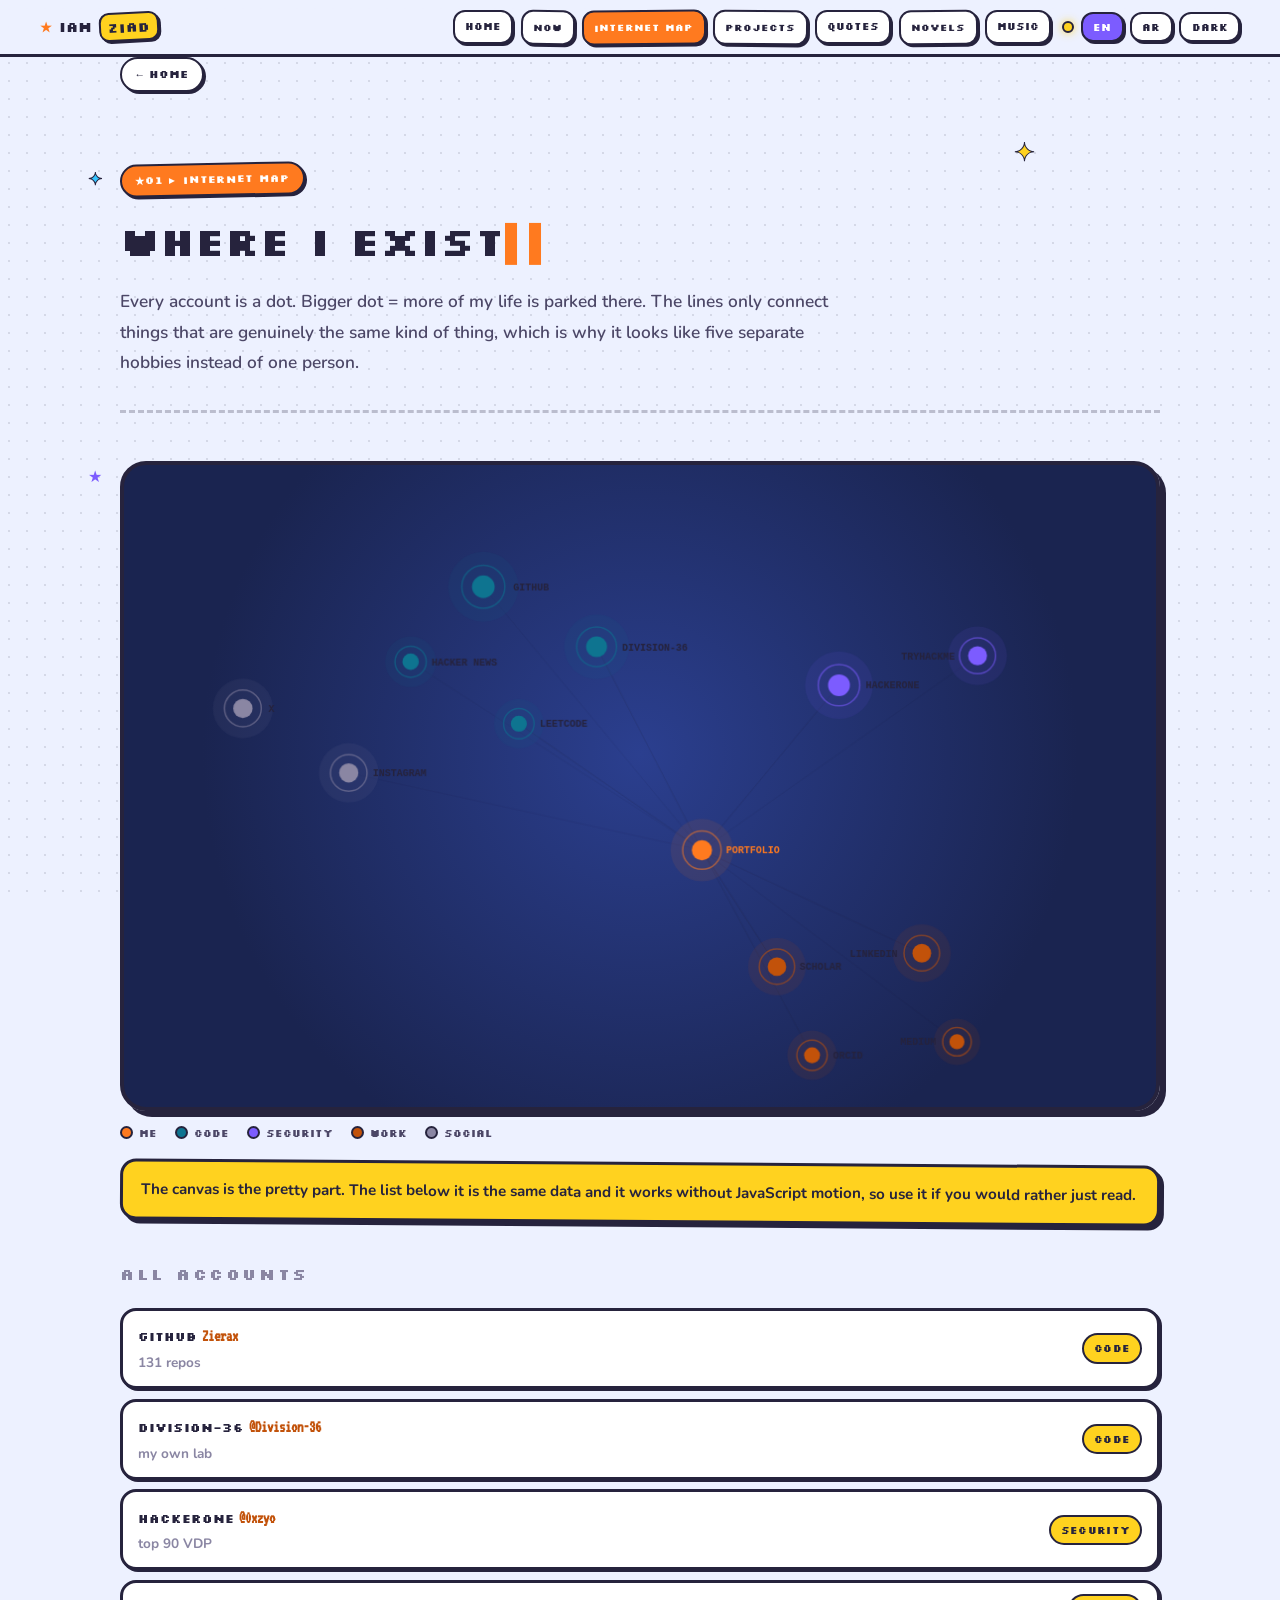
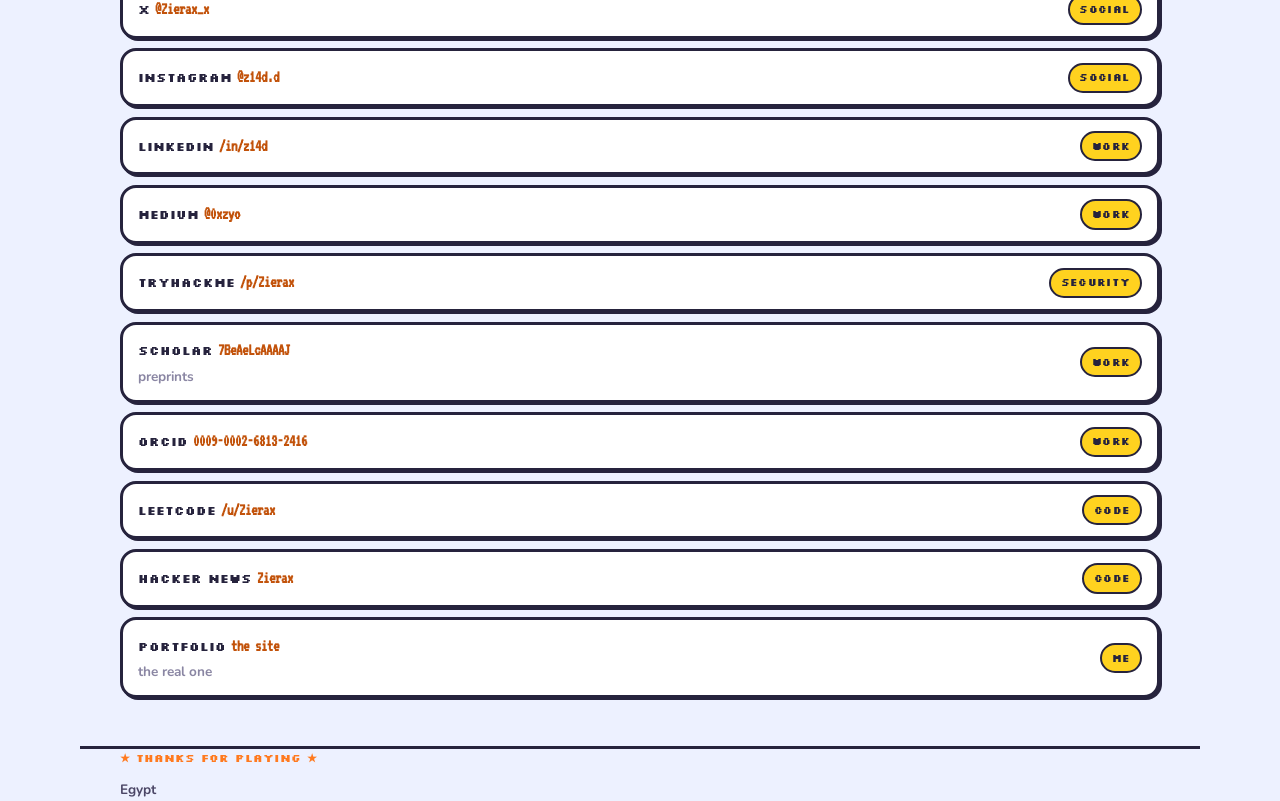
==== commit c9d27b96: "Maximum arcade: star cursor, ghost words, tape, coin slot Custom star cursor site-wide with a bigger" ====
--- a/map/index.html
+++ b/map/index.html
@@ -8,7 +8,7 @@
 <link rel="canonical" href="https://personal.iamziad.isroot.in/map/">
 <link rel="alternate" hreflang="en" href="https://personal.iamziad.isroot.in/map/">
 <link rel="alternate" hreflang="ar" href="https://personal.iamziad.isroot.in/map/?lang=ar">
-<link rel="stylesheet" href="https://fonts.googleapis.com/css2?family=Silkscreen:wght@400;700&family=VT323&family=Nunito:wght@400;600;700;800&family=Cairo:wght@400;700;900&display=swap" rel="stylesheet">
+<link rel="stylesheet" href="https://fonts.googleapis.com/css2?family=Silkscreen:wght@400;700&family=VT323&family=Caveat:wght@600;700&family=Nunito:wght@400;600;700;800&family=Cairo:wght@400;700;900&display=swap" rel="stylesheet">
 <link rel="stylesheet" href="/assets/css/main.css">
 <link rel="icon" href="/favicon.svg" type="image/svg+xml">
 <script type="application/ld+json">
--- a/assets/css/main.css
+++ b/assets/css/main.css
@@ -46,6 +46,7 @@
 
   --font-px: 'Silkscreen', 'Cairo', monospace;
   --font: 'Nunito', 'Cairo', system-ui, sans-serif;
+  --font-hand: 'Caveat', 'Cairo', cursive;
   --font-ar: 'Cairo', 'Segoe UI', Tahoma, sans-serif;
   --font-term: 'VT323', 'Cairo', ui-monospace, monospace;
   --mono: 'VT323', ui-monospace, 'Consolas', monospace;
@@ -79,6 +80,15 @@
 
 img, video, canvas { image-rendering: auto; }
 
+/* custom star cursor, straight from the arcade */
+body {
+  cursor: url("data:image/svg+xml;utf8,<svg xmlns='http://www.w3.org/2000/svg' width='26' height='26'><polygon points='13,2 16.5,9.5 24.5,9.5 18,14.5 20,22.5 13,18 6,22.5 8,14.5 1.5,9.5 9.5,9.5' fill='%23ffd21f' stroke='%2326233d' stroke-width='2' stroke-linejoin='round'/></svg>") 13 13, auto;
+}
+a, button, summary, .btn, .tgl, .tab-btn, .lang-pair button, .proj, .qa-item, .node-row {
+  cursor: url("data:image/svg+xml;utf8,<svg xmlns='http://www.w3.org/2000/svg' width='30' height='30'><polygon points='15,2 19,11 28,11 21,16.5 23.5,26 15,20.5 6.5,26 9,16.5 2,11 11,11' fill='%23ff7a1f' stroke='%2326233d' stroke-width='2' stroke-linejoin='round'/></svg>") 15 15, pointer;
+}
+.key-form input, input, textarea { cursor: text; }
+
 html[data-lang='ar'] body { font-family: var(--font-ar); line-height: 2; }
 html[data-lang='ar'] h1, html[data-lang='ar'] h2, html[data-lang='ar'] h3, html[data-lang='ar'] h4,
 html[data-lang='ar'] .btn, html[data-lang='ar'] .eyebrow, html[data-lang='ar'] .tgl,
@@ -192,6 +202,22 @@
 
 section { padding: 3rem 0; position: relative; }
 section + section { border-top: 3px dashed rgba(38, 35, 61, .25); }
+
+/* giant ghost words behind each home room */
+body[data-page="/"] main > section { overflow: clip; }
+body[data-page="/"] main > section::before {
+  position: absolute; top: .6rem; inset-inline-end: 0; z-index: 0;
+  font-family: var(--font-px); font-weight: 700;
+  font-size: clamp(3rem, 11vw, 5.5rem); line-height: 1;
+  color: transparent; -webkit-text-stroke: 2px var(--line);
+  opacity: .13; pointer-events: none; white-space: nowrap;
+}
+body[data-page="/"] #lock::before { content: 'LOCK'; }
+body[data-page="/"] #qa::before { content: 'Q+A'; }
+body[data-page="/"] #values::before { content: 'MINE'; }
+body[data-page="/"] #numbers::before { content: 'NUM!'; }
+body[data-page="/"] #links::before { content: 'LINK'; }
+body[data-page="/"] main > section > * { position: relative; z-index: 1; }
 
 /* star bullets marking every room of the page */
 main > section::after {
@@ -270,14 +296,28 @@
   border-radius: 10px; padding: .15rem .55rem; box-shadow: 2px 2px 0 var(--shadow);
   animation: heartbeat 1.8s ease-in-out infinite;
 }
-/* sunny focus brackets around the portrait */
+/* scotch tape holding the portrait, like a good cartridge */
 .avatar::before, .avatar::after {
-  content: ''; position: absolute; width: 24px; height: 24px; z-index: 2;
-  border: 4px solid var(--sun); pointer-events: none;
-  filter: drop-shadow(1px 1px 0 var(--line));
-}
-.avatar::before { top: -10px; inset-inline-start: -10px; border-inline-end: 0; border-bottom: 0; border-radius: 8px 0 0 0; }
-.avatar::after { bottom: -10px; inset-inline-end: -10px; border-inline-start: 0; border-top: 0; border-radius: 0 0 8px 0; }
+  content: ''; position: absolute; width: 66px; height: 22px; z-index: 2;
+  background: rgba(255, 210, 31, .55);
+  border-inline: 2px dashed rgba(38, 35, 61, .35);
+  pointer-events: none;
+}
+.avatar::before { top: -12px; inset-inline-start: 12px; transform: rotate(-8deg); }
+.avatar::after { bottom: -12px; inset-inline-end: 12px; transform: rotate(6deg); }
+html[data-theme='dark'] .avatar::before, html[data-theme='dark'] .avatar::after {
+  background: rgba(255, 210, 31, .35);
+}
+
+/* handwritten doodle pointing at the guy */
+.hero-id { position: relative; }
+.doodle {
+  position: absolute; top: -38px; inset-inline-start: 132px;
+  font-family: var(--font-hand); font-size: 1.7rem; font-weight: 700;
+  color: var(--tang-dk); transform: rotate(-5deg); white-space: nowrap;
+  pointer-events: none;
+}
+html[data-theme='dark'] .doodle { color: var(--tang); }
 
 .hero-name { font-size: clamp(1.6rem, 5vw, 2.5rem); margin: 0 0 .2rem; }
 .hero-name .last {
@@ -402,6 +442,14 @@
   background: transparent; color: #fff;
   font-family: var(--font-px);
   font-weight: 700; font-size: .66rem;
+  position: relative;
+}
+/* coin slot on the console */
+.lock-head::after {
+  content: '● COIN'; font-size: .58rem; letter-spacing: .06em;
+  background: #101018; color: var(--sun);
+  border: 2.5px solid var(--line); border-radius: 999px;
+  padding: .2rem .6rem;
 }
 .lock-head .live {
   display: inline-flex; align-items: center; gap: .45rem;
@@ -805,6 +853,11 @@
 /* signing off */
 .thanks { font-family: var(--font-px); font-size: .66rem; font-weight: 700; color: var(--tang-dk); margin-top: .8rem; }
 .thanks::after { content: ' ▌'; animation: blinkCursor 1s steps(1) infinite; }
+.hiscore {
+  font-family: var(--font-px); font-size: .62rem; font-weight: 700;
+  color: var(--ink-2); margin-top: .4rem;
+}
+.hiscore b { color: var(--tang-dk); }
 
 /* ---------------- night arcade : dark variant ---------------- */
 
@@ -885,6 +938,7 @@
 
 @media (max-width: 640px) {
   body { font-size: 16px; }
+  .doodle { display: none; }
   section { padding: 2.5rem 0; }
   .card { padding: 1.1rem; }
   .hero-photo { width: 84px; height: 84px; }
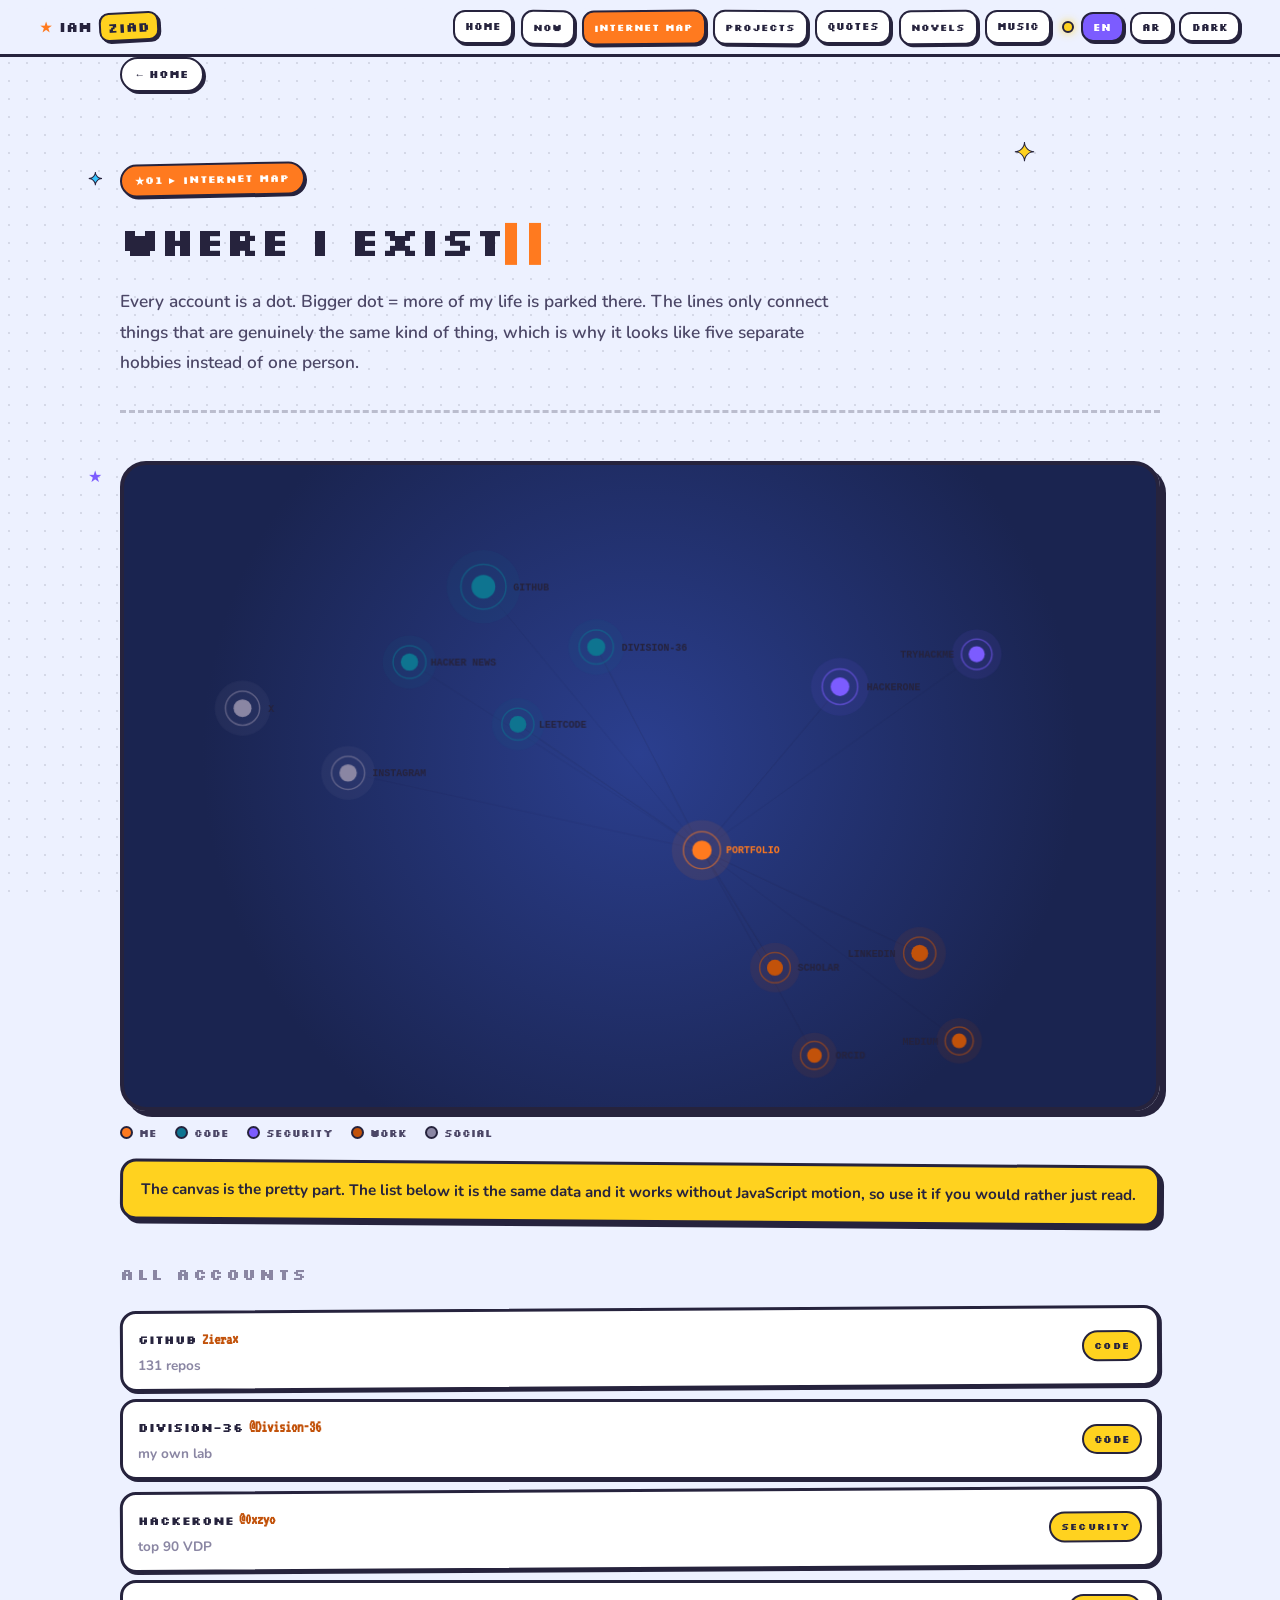
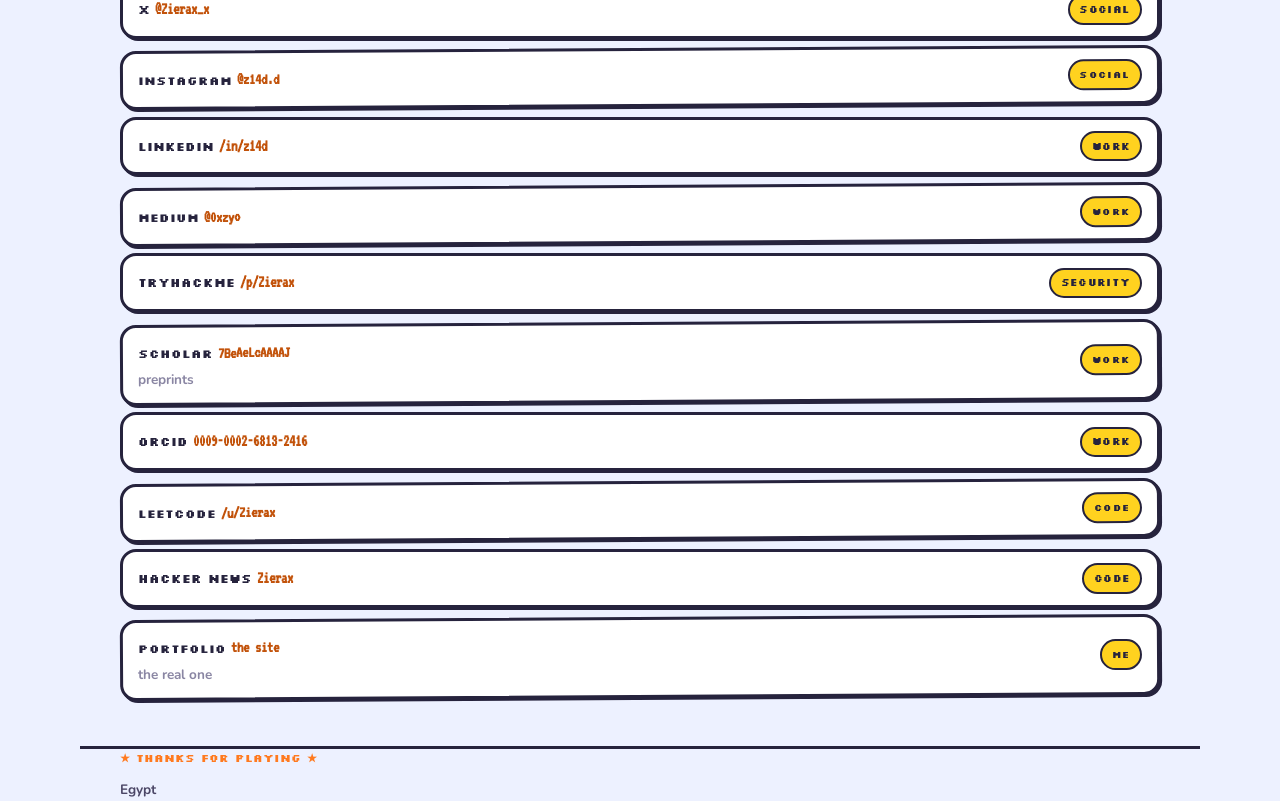
==== commit 963e2d82: "Fix confirmed findings: guard, theme owner, stage-4 progress, RTL app.js map guard actually checks M" ====
--- a/map/index.html
+++ b/map/index.html
@@ -1,5 +1,5 @@
 <!DOCTYPE html>
-<html lang="en" dir="ltr" data-lang="en" data-theme="dark">
+<html lang="en" dir="ltr" data-lang="en">
 <head>
 <meta charset="UTF-8">
 <meta name="viewport" content="width=device-width, initial-scale=1.0">
@@ -45,7 +45,7 @@
 </header>
 
 <main id="main" class="wrap">
-  <a class="back" href="/">&larr; <span class="lang-en">home</span><span class="lang-ar">الرئيسية</span></a>
+  <a class="back" href="/"><span class="dir-arrow" aria-hidden="true">&larr;</span> <span class="lang-en">home</span><span class="lang-ar">الرئيسية</span></a>
 
   <section class="hero">
     <p class="eyebrow"><span class="lang-en">internet map</span><span class="lang-ar">خريطة الإنترنت</span></p>
--- a/assets/css/main.css
+++ b/assets/css/main.css
@@ -567,7 +567,19 @@
 .qa-item {
   border: 3px solid var(--line); border-radius: 20px;
   background: var(--bg-2); box-shadow: var(--pop);
-  overflow: hidden;
+  overflow: hidden; position: relative;
+}
+/* washi tape stuck on each answer card, alternating corners */
+.qa-item::before {
+  content: ''; position: absolute; top: -11px; inset-inline-start: 26px; z-index: 2;
+  width: 74px; height: 22px;
+  background: rgba(255, 210, 31, .5);
+  border-inline: 2px dashed rgba(38, 35, 61, .3);
+  transform: rotate(-4deg); pointer-events: none;
+}
+.qa-item:nth-child(even)::before {
+  inset-inline-start: auto; inset-inline-end: 26px;
+  transform: rotate(5deg); background: rgba(53, 196, 255, .4);
 }
 .qa-item:nth-child(odd) { transform: rotate(-.3deg); }
 .qa-item:nth-child(even) { transform: rotate(.3deg); }
@@ -606,7 +618,7 @@
 .value-list { list-style: none; margin: 0; padding: 0; display: grid; gap: 1rem; }
 .value-list li {
   border: 3px solid var(--line); border-radius: 20px;
-  background: var(--bg-2); padding: 1.1rem 1.2rem 1.1rem 3.2rem; box-shadow: var(--pop);
+  background: var(--bg-2); padding: 1.1rem 1.2rem; padding-inline-start: 3.2rem; box-shadow: var(--pop);
   position: relative;
 }
 .value-list li:nth-child(odd) { transform: rotate(-.3deg); }
@@ -798,6 +810,34 @@
 html[dir='rtl'] .ticker-track { animation-name: tickR; }
 @keyframes tickR { from { transform: translateX(-50%); } to { transform: translateX(0); } }
 
+/* scattered doodads: deliberate randomness */
+.spk { position: absolute; pointer-events: none; animation: twinkle 3.4s ease-in-out infinite; z-index: 0; }
+.spk.s1 { top: 4%; inset-inline-end: 6%; font-size: 1.3rem; color: var(--tang); transform: rotate(14deg); }
+.spk.s2 { bottom: 8%; inset-inline-start: 4%; font-size: 1rem; color: var(--grape); transform: rotate(-10deg); animation-delay: 1.1s; }
+.spk.s3 { top: 46%; inset-inline-end: 14%; font-size: .9rem; color: var(--sky-dk); animation-delay: 2s; }
+html[data-theme='dark'] .spk { animation: none; opacity: .5; }
+
+/* the resident: a chubby kitty guarding the game-boy project */
+.pet {
+  position: fixed; bottom: 1.1rem; inset-inline-end: 1.1rem; z-index: 90;
+  font-size: 2rem; line-height: 1; text-decoration: none;
+  filter: drop-shadow(2px 2px 0 var(--line));
+  animation: petbob 3s ease-in-out infinite;
+}
+@keyframes petbob { 0%, 100% { transform: translateY(0) rotate(-6deg); } 50% { transform: translateY(-8px) rotate(6deg); } }
+.pet:hover { animation: wiggle .3s ease-in-out 2; }
+
+/* a few more cards sit crooked, on purpose */
+blockquote:nth-child(3n), .music-item:nth-child(3n),
+.chapter:nth-child(even), .node-row:nth-child(odd) { transform: rotate(-.35deg); }
+blockquote:nth-child(4n), .music-item:nth-child(4n) { transform: rotate(.35deg); }
+
+/* handwritten aside on the lock */
+.doodle.lock-note {
+  top: 58px; inset-inline-start: auto; inset-inline-end: 6%;
+  transform: rotate(4deg); font-size: 1.5rem;
+}
+
 /* ---------------- social / footer ---------------- */
 
 .social { display: flex; flex-wrap: wrap; gap: .6rem; }
@@ -838,6 +878,8 @@
   text-decoration: none;
 }
 .back:hover { transform: translate(-1px, -1px) rotate(-1deg); color: var(--tang-dk); text-decoration: none; }
+/* the arrow flips in RTL, the word does not */
+html[dir='rtl'] .dir-arrow { display: inline-block; transform: scaleX(-1); }
 
 .toast {
   position: fixed; inset-inline: 0; bottom: 1.4rem; margin: 0 auto;
@@ -862,35 +904,35 @@
 /* ---------------- night arcade : dark variant ---------------- */
 
 html[data-theme='dark'] {
-  --bg:      #1d1a33;
-  --bg-2:    #28244a;
-  --bg-3:    #141126;
-  --ink:     #f2efff;
-  --ink-2:   #c9c4e8;
-  --muted:   #8f89b8;
-  --line:    #f2efff;
-  --shadow:  #0e0c1d;
-  --tang:    #ff8c42;
-  --tang-dk: #ffb37a;
-  --sun:     #ffd21f;
-  --grape:   #a78bfa;
-  --grape-dk:#c4b0ff;
-  --sky:     #5fd4ff;
-  --sky-dk:  #5fd4ff;
-  --mint:    #4ade80;
-  --mint-dk: #4ade80;
-  --cherry:  #ff6b7a;
-  --cherry-dk:#ff6b7a;
+  --bg:      #171422;
+  --bg-2:    #201c33;
+  --bg-3:    #100e1c;
+  --ink:     #e6e2f2;
+  --ink-2:   #b3aedd;
+  --muted:   #7e78a3;
+  --line:    #d9d4e8;
+  --shadow:  #0a0812;
+  --tang:    #d97b2f;
+  --tang-dk: #e89b5a;
+  --sun:     #c9a227;
+  --grape:   #9a86d6;
+  --grape-dk:#b3a3e8;
+  --sky:     #4aa8c7;
+  --sky-dk:  #6fc0dd;
+  --mint:    #57b47e;
+  --mint-dk: #57b47e;
+  --cherry:  #d45764;
+  --cherry-dk:#d45764;
   --neon:    #ff8c42;
   --good:    #4ade80;
   --bad:     #ff6b7a;
 
-  --cyan:    #5fd4ff;
-  --mag:     #a78bfa;
-  --amber:   #ffb37a;
-
-  --fg:       #f2efff;
-  --fg-faint: #8f89b8;
+  --cyan:    #4aa8c7;
+  --mag:     #9a86d6;
+  --amber:   #e89b5a;
+
+  --fg:       #e6e2f2;
+  --fg-faint: #7e78a3;
 
   --paper:   var(--bg);
   --paper-2: var(--bg-2);
@@ -899,7 +941,11 @@
 html[data-theme='dark'] body {
   background-image: radial-gradient(rgba(242, 239, 255, 0.10) 1.4px, transparent 1.5px);
 }
-html[data-theme='dark'] .chrome { background: rgba(29, 26, 51, .94); }
+html[data-theme='dark'] .chrome { background: rgba(23, 20, 34, .94); }
+html[data-theme='dark'] .chrome-tools::before { box-shadow: none; animation: none; }
+html[data-theme='dark'] body[data-page="/"] main > section::before { opacity: .07; }
+html[data-theme='dark'] .lock::before { animation: none; }
+html[data-theme='dark'] .ticker { background: var(--bg-3); }
 html[data-theme='dark'] a { color: var(--tang); }
 html[data-theme='dark'] ::selection { color: var(--ink); }
 html[data-theme='dark'] .hero-name .last { color: var(--ink); }
@@ -934,6 +980,7 @@
 
 @media (max-width: 900px) {
   main > section::after { display: none; }
+  .doodle { display: none; }
 }
 
 @media (max-width: 640px) {
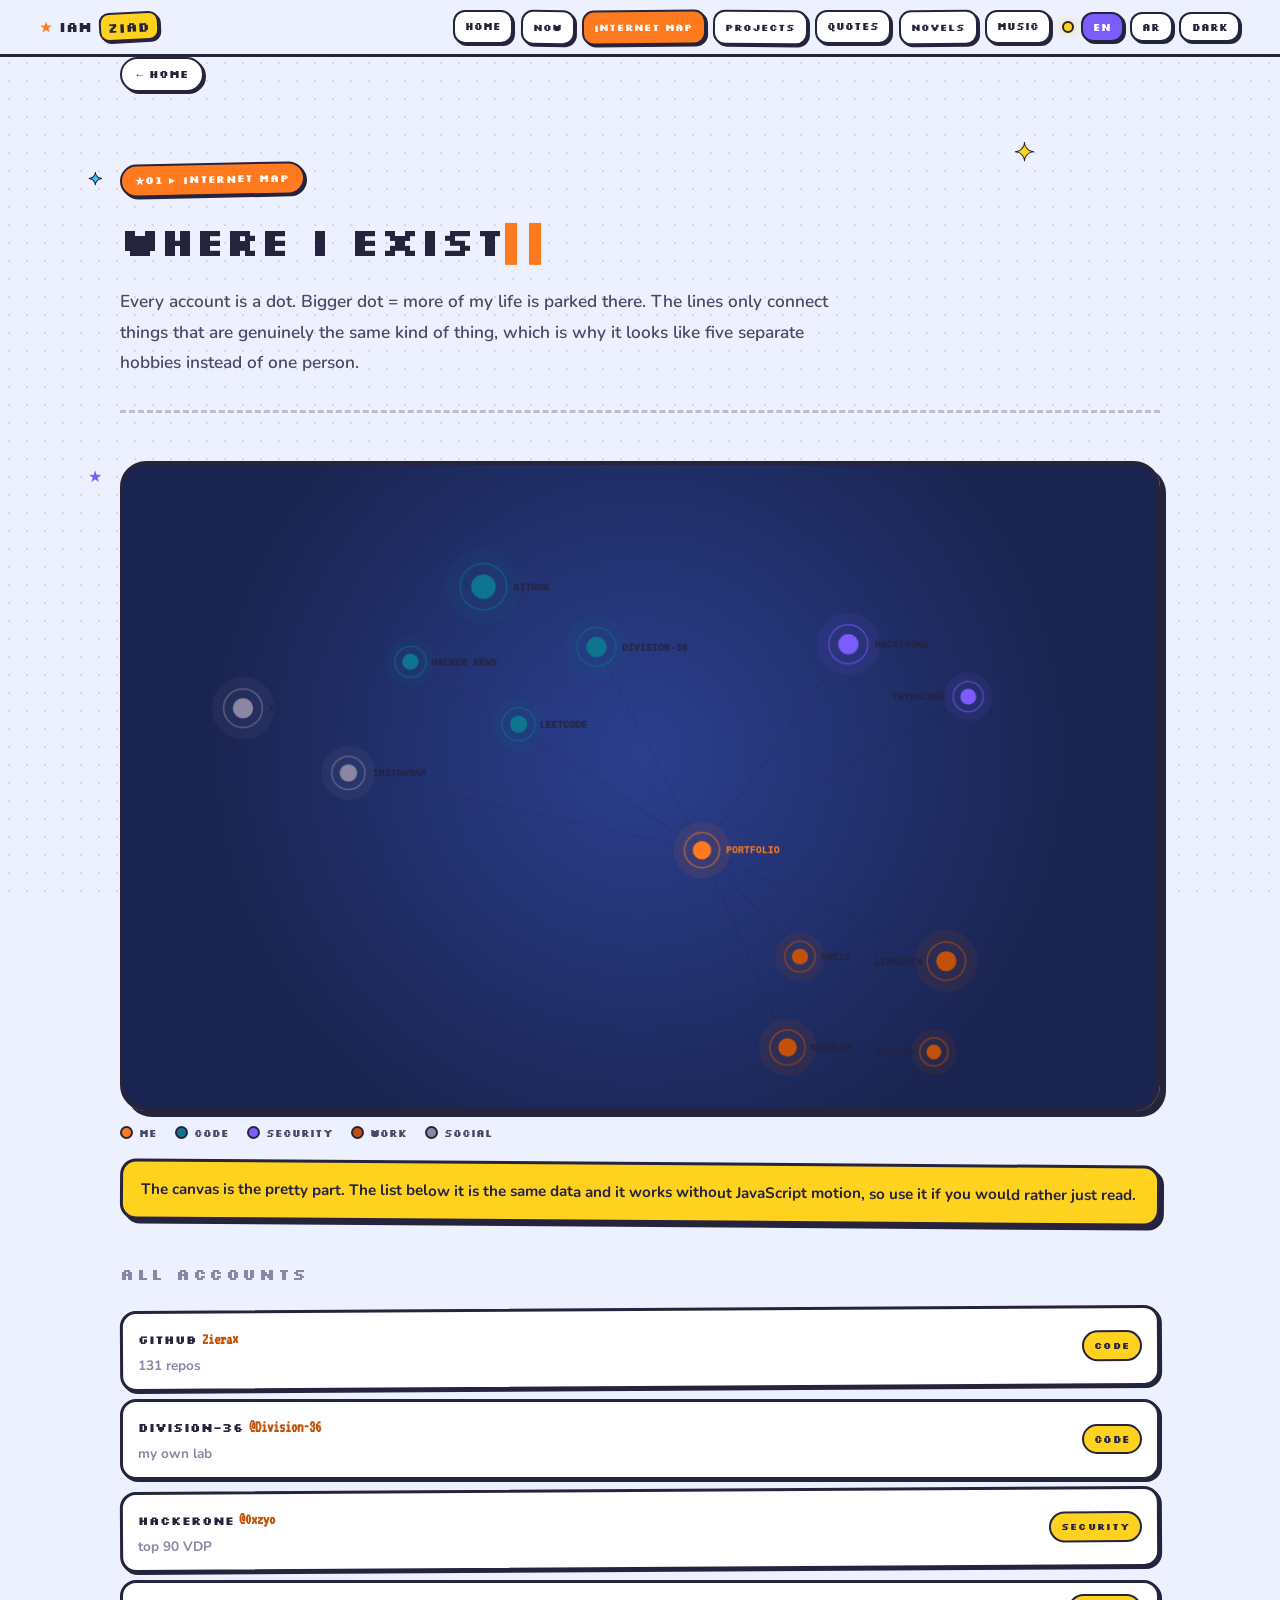
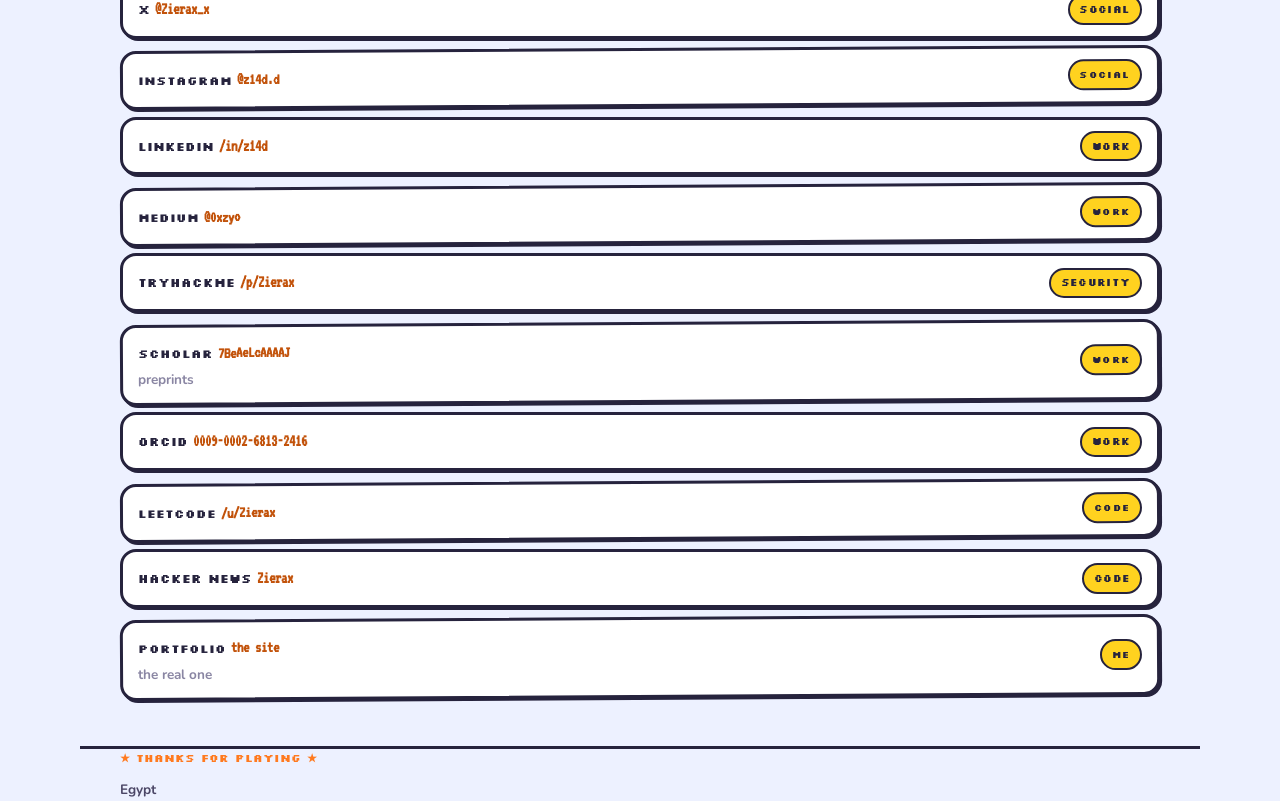
==== commit 8356eda0: "Pre-paint theme in head, surface key-format hint One-line head script on all 8 pages sets data-theme" ====
--- a/map/index.html
+++ b/map/index.html
@@ -9,6 +9,7 @@
 <link rel="alternate" hreflang="en" href="https://personal.iamziad.isroot.in/map/">
 <link rel="alternate" hreflang="ar" href="https://personal.iamziad.isroot.in/map/?lang=ar">
 <link rel="stylesheet" href="https://fonts.googleapis.com/css2?family=Silkscreen:wght@400;700&family=VT323&family=Caveat:wght@600;700&family=Nunito:wght@400;600;700;800&family=Cairo:wght@400;700;900&display=swap" rel="stylesheet">
+<script>try{document.documentElement.setAttribute("data-theme",localStorage.getItem("iam.theme")||"light")}catch(_){}</script>
 <link rel="stylesheet" href="/assets/css/main.css">
 <link rel="icon" href="/favicon.svg" type="image/svg+xml">
 <script type="application/ld+json">
--- a/assets/css/main.css
+++ b/assets/css/main.css
@@ -537,6 +537,8 @@
 
 .keybox { margin-top: 1.3rem; border-top: 3px dashed rgba(38, 35, 61, .3); padding-top: 1.1rem; }
 .keybox p { font-size: .98rem; color: var(--ink-2); font-weight: 600; }
+.slack { font-size: .8rem; font-weight: 700; color: var(--muted); }
+.slack:empty { display: none; }
 .key-form { display: flex; gap: .6rem; flex-wrap: wrap; margin-top: .7rem; }
 .key-form input {
   flex: 1 1 15rem; min-width: 0;
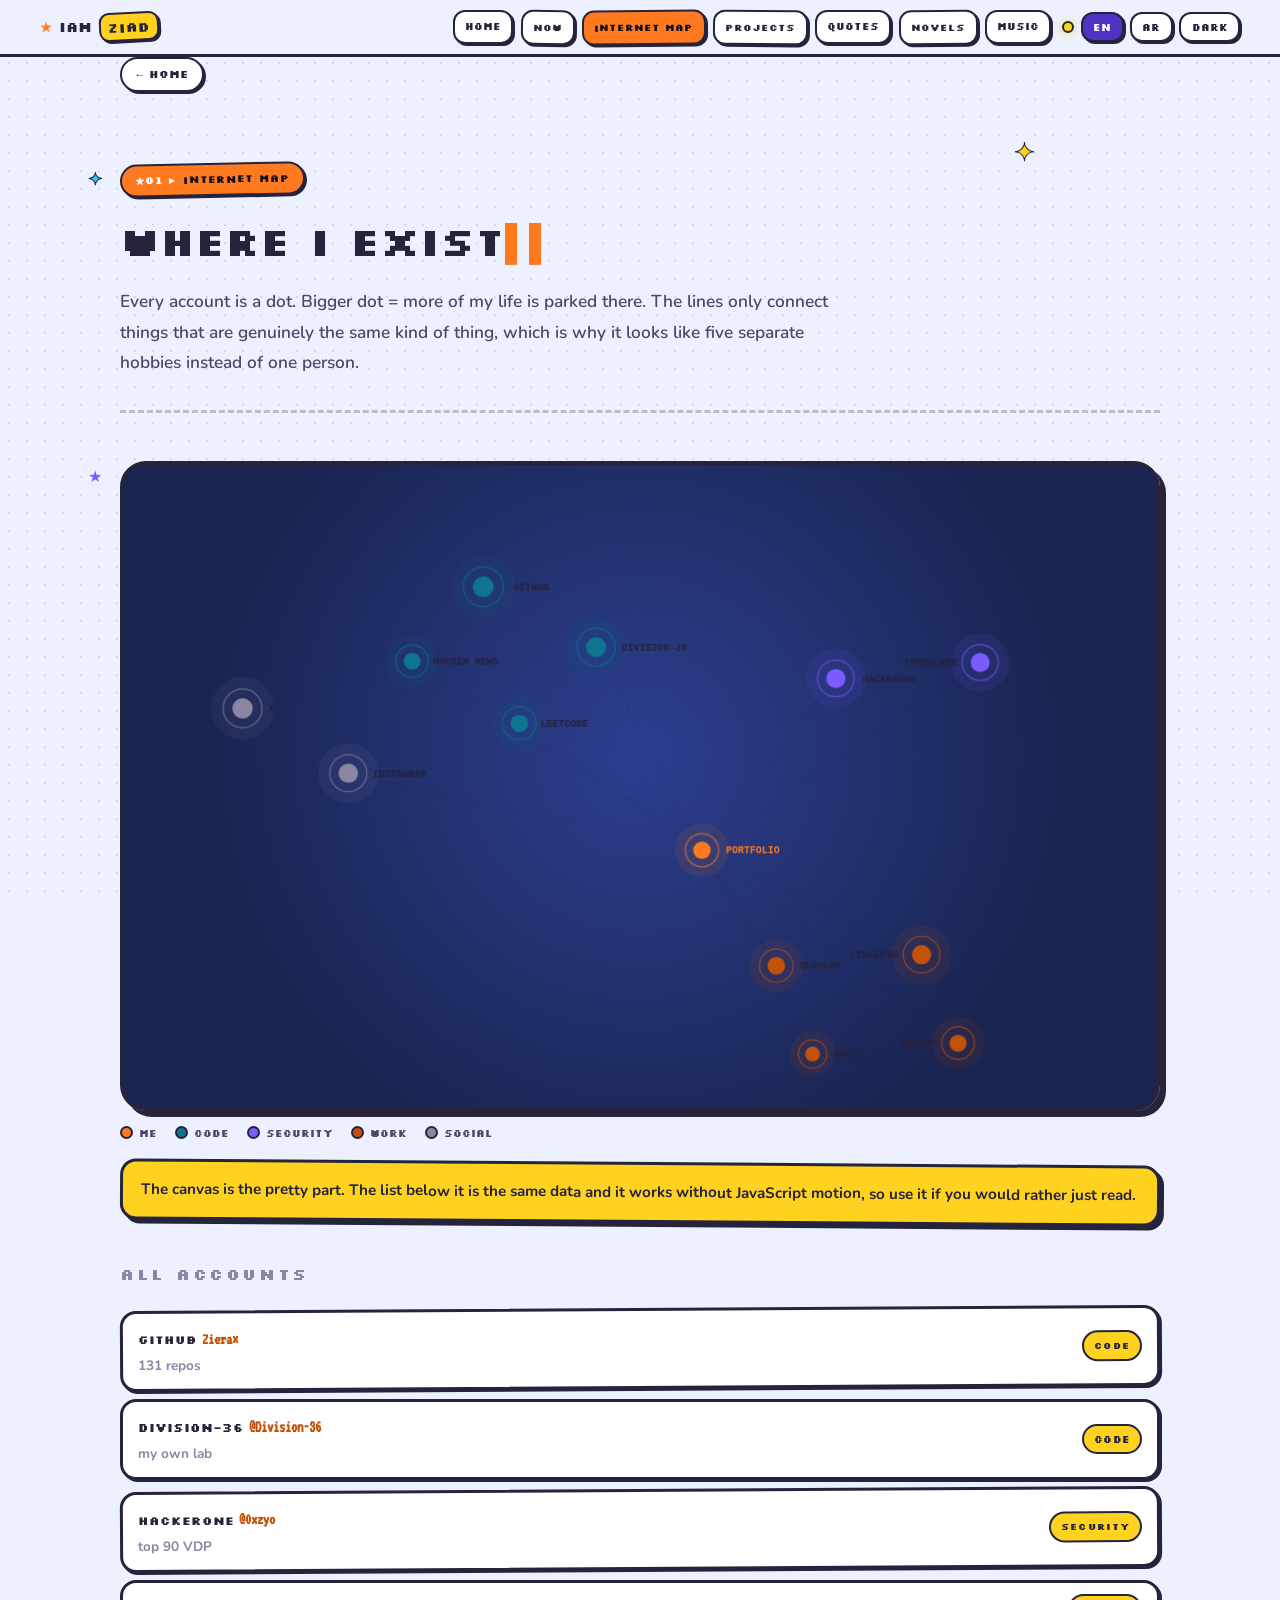
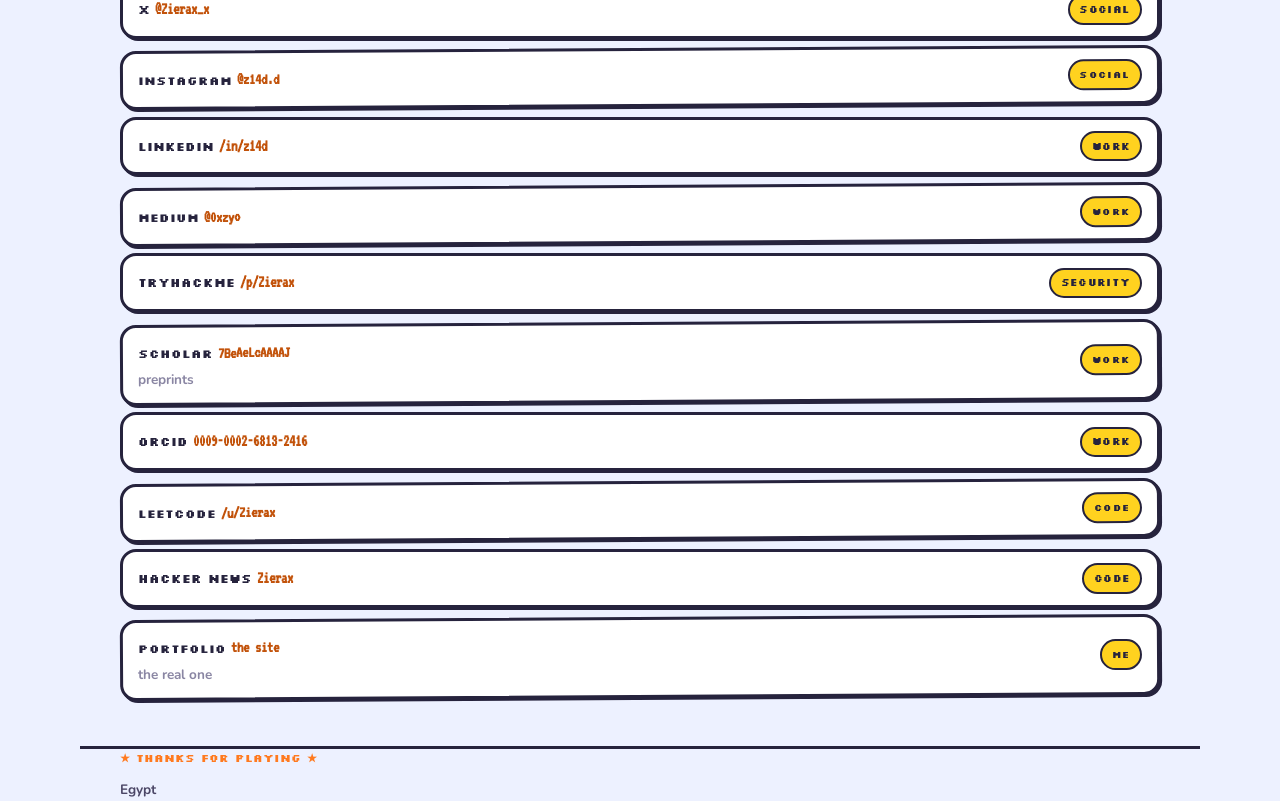
==== commit 7ae73e6d: "fix: contrast tokens for text on bright fills, QA collapse, native audio on music, title i18n, AR he" ====
--- a/map/index.html
+++ b/map/index.html
@@ -8,7 +8,7 @@
 <link rel="canonical" href="https://personal.iamziad.isroot.in/map/">
 <link rel="alternate" hreflang="en" href="https://personal.iamziad.isroot.in/map/">
 <link rel="alternate" hreflang="ar" href="https://personal.iamziad.isroot.in/map/?lang=ar">
-<link rel="stylesheet" href="https://fonts.googleapis.com/css2?family=Silkscreen:wght@400;700&family=VT323&family=Caveat:wght@600;700&family=Nunito:wght@400;600;700;800&family=Cairo:wght@400;700;900&display=swap" rel="stylesheet">
+<link rel="stylesheet" href="https://fonts.googleapis.com/css2?family=Silkscreen:wght@400;700&family=VT323&family=Caveat:wght@600;700&family=Nunito:wght@400;600;700;800&family=Cairo:wght@400;700;900&family=Lalezar&display=swap" rel="stylesheet">
 <script>try{document.documentElement.setAttribute("data-theme",localStorage.getItem("iam.theme")||"light")}catch(_){}</script>
 <link rel="stylesheet" href="/assets/css/main.css">
 <link rel="icon" href="/favicon.svg" type="image/svg+xml">
--- a/assets/css/main.css
+++ b/assets/css/main.css
@@ -56,6 +56,8 @@
   --pop: 4px 4px 0 var(--shadow);
   --pop-lg: 6px 6px 0 var(--shadow);
   --r: 16px;
+  /* ink for text sitting on saturated fills (tang/cherry/grape) — passes AA on both themes */
+  --on-fill: #100e1c;
 }
 
 *, *::before, *::after { box-sizing: border-box; }
@@ -90,7 +92,11 @@
 .key-form input, input, textarea { cursor: text; }
 
 html[data-lang='ar'] body { font-family: var(--font-ar); line-height: 2; }
-html[data-lang='ar'] h1, html[data-lang='ar'] h2, html[data-lang='ar'] h3, html[data-lang='ar'] h4,
+/* Arabic gets its own display voice so headings keep a personality of their own */
+html[data-lang='ar'] h1, html[data-lang='ar'] h2, html[data-lang='ar'] h3, html[data-lang='ar'] h4 {
+  font-family: 'Lalezar', var(--font-ar);
+  letter-spacing: 0 !important; font-weight: 400; line-height: 1.5;
+}
 html[data-lang='ar'] .btn, html[data-lang='ar'] .eyebrow, html[data-lang='ar'] .tgl,
 html[data-lang='ar'] .chrome-nav a, html[data-lang='ar'] .tag, html[data-lang='ar'] .chrome-brand {
   font-family: var(--font-ar);
@@ -173,7 +179,7 @@
 .chrome-nav a:nth-child(2n) { transform: rotate(.6deg); }
 .chrome-nav a:nth-child(3n) { transform: rotate(-.6deg); }
 .chrome-nav a:hover { transform: translate(-1px, -1px) rotate(0deg); box-shadow: 3px 3px 0 var(--shadow); color: var(--tang-dk); animation: wiggle .3s ease-in-out 1; }
-.chrome-nav a[aria-current='page'] { background: var(--tang); color: #fff; }
+.chrome-nav a[aria-current='page'] { background: var(--tang); color: var(--on-fill); }
 
 .chrome-tools { display: flex; gap: .4rem; align-items: center; }
 
@@ -185,7 +191,7 @@
   box-shadow: 2px 2px 0 var(--shadow);
 }
 .tgl:hover { transform: translate(-1px, -1px) rotate(-1deg); }
-.tgl[aria-pressed='true'] { background: var(--grape); color: #fff; }
+.tgl[aria-pressed='true'] { background: var(--grape-dk); color: #fff; }
 
 /* sunny lamp in the top bar */
 .chrome-tools::before {
@@ -240,13 +246,13 @@
   display: inline-flex; align-items: center; gap: .5rem;
   font-family: var(--font-px);
   font-size: .66rem; font-weight: 700;
-  color: #fff;
+  color: var(--on-fill);
   background: var(--tang); border: 2.5px solid var(--line);
   border-radius: 999px; padding: .32rem .8rem; margin: 0 0 1rem;
   box-shadow: 2px 2px 0 var(--shadow);
   transform: rotate(-1.2deg);
 }
-main > section:nth-of-type(even) .eyebrow { background: var(--grape); transform: rotate(1deg); }
+main > section:nth-of-type(even) .eyebrow { background: var(--grape-dk); color: #fff; transform: rotate(1deg); }
 main > section:nth-of-type(3n) .eyebrow { background: var(--sky-dk); }
 
 h1, h2, h3, h4 {
@@ -292,7 +298,7 @@
 .avatar i {
   position: absolute; bottom: -12px; inset-inline-start: -12px;
   font-style: normal; font-family: var(--font-px); font-size: .62rem; font-weight: 700;
-  background: var(--cherry); color: #fff; border: 2.5px solid var(--line);
+  background: var(--cherry); color: var(--on-fill); border: 2.5px solid var(--line);
   border-radius: 10px; padding: .15rem .55rem; box-shadow: 2px 2px 0 var(--shadow);
   animation: heartbeat 1.8s ease-in-out infinite;
 }
@@ -312,16 +318,16 @@
 /* handwritten doodle pointing at the guy */
 .hero-id { position: relative; }
 .doodle {
-  position: absolute; top: -38px; inset-inline-start: 132px;
+  position: absolute; top: -42px; inset-inline-end: 2%;
   font-family: var(--font-hand); font-size: 1.7rem; font-weight: 700;
-  color: var(--tang-dk); transform: rotate(-5deg); white-space: nowrap;
+  color: var(--tang-dk); transform: rotate(3deg); white-space: nowrap;
   pointer-events: none;
 }
 html[data-theme='dark'] .doodle { color: var(--tang); }
 
 .hero-name { font-size: clamp(1.6rem, 5vw, 2.5rem); margin: 0 0 .2rem; }
 .hero-name .last {
-  color: #fff; background: var(--tang);
+  color: var(--on-fill); background: var(--tang);
   border: 3px solid var(--line); border-radius: 12px; padding: 0 .5rem;
   display: inline-block; transform: rotate(1.5deg);
   box-shadow: 3px 3px 0 var(--shadow);
@@ -350,7 +356,7 @@
 .btn:hover { transform: translate(-2px, -2px) rotate(-1deg); box-shadow: 6px 6px 0 var(--shadow); color: var(--tang-dk); text-decoration: none; }
 .btn:active { transform: translate(3px, 3px); box-shadow: 1px 1px 0 var(--shadow); }
 .btn.primary { background: var(--sun); color: var(--ink); }
-.btn.hot { background: var(--cherry); color: #fff; }
+.btn.hot { background: var(--cherry); color: var(--on-fill); }
 .btn.cool { background: var(--sky); color: var(--ink); }
 
 .btn.big { font-size: .85rem; padding: 1rem 1.6rem; }
@@ -375,7 +381,7 @@
   padding: .3rem .6rem; border: 2.5px solid var(--line);
   border-radius: 999px; background: var(--sun); color: var(--ink);
 }
-.tag.pink { background: var(--cherry); color: #fff; }
+.tag.pink { background: var(--cherry); color: var(--on-fill); }
 .tag.aqua, .tag.cool { background: var(--sky); color: var(--ink); }
 .tag.violet { background: var(--grape); color: #fff; }
 .tag.plain { background: var(--bg-2); }
@@ -589,10 +595,10 @@
 /* speaker strip */
 .qa-q {
   margin: 0; padding: .75rem 1rem; font-weight: 800; font-size: .95rem;
-  background: var(--grape); color: #fff; border-bottom: 3px solid var(--line);
+  background: var(--grape-dk); color: #fff; border-bottom: 3px solid var(--line);
 }
 .qa-item:nth-child(3n) .qa-q { background: var(--sky-dk); }
-.qa-item:nth-child(4n) .qa-q { background: var(--tang); }
+.qa-item:nth-child(4n) .qa-q { background: var(--tang); color: var(--on-fill); }
 /* the line itself */
 .qa-a {
   margin: 0; padding: .95rem 1.1rem; color: var(--ink);
@@ -602,6 +608,13 @@
   content: '▮'; color: var(--tang); margin-inline-start: .3rem; font-size: .9em;
   animation: blinkCursor 1.1s steps(1) infinite;
 }
+
+/* answers are collapsed; the question line opens them */
+.qa-item details { border-radius: inherit; overflow: hidden; }
+.qa-item summary.qa-q { display: block; cursor: pointer; list-style: none; }
+.qa-item summary.qa-q::-webkit-details-marker { display: none; }
+.qa-item summary.qa-q::after { content: '▾'; float: inline-end; opacity: .7; }
+.qa-item details[open] summary.qa-q::after { content: '▴'; }
 
 .q-tag { color: var(--sun); margin-inline-end: .5rem; }
 .a-tag { color: var(--tang-dk); font-weight: 800; margin-inline-end: .5rem; }
@@ -614,6 +627,12 @@
   color: var(--tang); font-size: 1rem; line-height: 1; margin: 0;
   animation: blinkCursor 1.2s steps(1) infinite;
 }
+/* while collapsed, the stage-1 ► lives on the question so the trail stays visible */
+.qa-item.stage1 details:not([open]) summary.qa-q::after {
+  content: '►'; float: none; opacity: 1;
+  margin-inline-start: .4rem; color: var(--tang); font-size: 1rem;
+  animation: blinkCursor 1.2s steps(1) infinite;
+}
 
 /* ---------------- values : collection cards ---------------- */
 
@@ -679,7 +698,7 @@
 .now-cell:nth-child(3) { background: var(--sky); transform: rotate(.5deg); }
 .now-cell:nth-child(3) h4, .now-cell:nth-child(3) p { color: var(--ink); }
 .now-cell:nth-child(5) { background: var(--tang); transform: rotate(-.4deg); }
-.now-cell:nth-child(5) h4, .now-cell:nth-child(5) p { color: #fff; }
+.now-cell:nth-child(5) h4, .now-cell:nth-child(5) p { color: var(--on-fill); }
 .now-cell h4 { font-size: .68rem; font-weight: 700; color: var(--tang-dk); margin-bottom: .4rem; }
 .now-cell p { font-size: .95rem; font-weight: 600; color: var(--ink-2); margin: 0; }
 
@@ -711,7 +730,7 @@
   border-bottom: 3px solid var(--line);
 }
 .proj:nth-child(2) .proj-top { background: var(--sky); }
-.proj:nth-child(3) .proj-top { background: var(--grape); color: #fff; }
+.proj:nth-child(3) .proj-top { background: var(--grape-dk); color: #fff; }
 .proj-top .pid, .proj-top > span:first-child {
   font-family: var(--font-px); font-weight: 700; font-size: .64rem;
 }
@@ -758,6 +777,7 @@
 .music-item h4 { font-size: .8rem; margin: 0 0 .1rem; }
 .music-item .sub { font-size: .7rem; font-weight: 800; color: var(--muted); }
 .music-item iframe { width: 100%; height: 82px; border: 3px solid var(--line); border-radius: 12px; margin: .8rem 0 .5rem; }
+.music-item audio { width: 100%; height: 44px; margin: .8rem 0 .5rem; border: 3px solid var(--line); border-radius: 999px; background: var(--bg-2); }
 
 .tabs { display: flex; gap: .5rem; margin-bottom: 1.6rem; flex-wrap: wrap; }
 .tab-btn {
@@ -767,7 +787,7 @@
   cursor: pointer; box-shadow: var(--pop);
 }
 .tab-btn:hover { animation: wiggle .3s ease-in-out 1; }
-.tab-btn.active { background: var(--tang); color: #fff; transform: translate(-1px, -1px); }
+.tab-btn.active { background: var(--tang); color: var(--on-fill); transform: translate(-1px, -1px); }
 .tab-panel { display: none; }
 .tab-panel.active { display: block; }
 
@@ -788,13 +808,45 @@
   font-family: var(--font-px); font-size: .64rem; font-weight: 700;
   padding: .35rem .8rem; background: var(--bg-2); color: var(--ink); border: 0; cursor: pointer;
 }
-.lang-pair button.on { background: var(--tang); color: #fff; }
+.lang-pair button.on { background: var(--tang); color: var(--on-fill); }
 
 .chapter-text { font-size: 1.02rem; line-height: 1.85; color: var(--ink-2); font-weight: 500; }
 .chapter-text[dir='rtl'] { font-family: var(--font-ar); line-height: 2.05; }
 .chapter-text hr { border: 0; border-top: 3px dashed rgba(38, 35, 61, .3); margin: 1.8rem 0; }
-.chapter-media { margin-top: 1.2rem; }
+.chapter-media { margin: 0 0 1rem; }
 .chapter-media img, .chapter-media video { width: 100%; border: 3px solid var(--line); border-radius: 14px; display: block; }
+.chapter-fig { margin: 0; }
+.chapter-fig figcaption {
+  font-family: var(--font-hand); font-size: 1.12rem;
+  color: var(--muted); text-align: center; padding-top: .45rem;
+}
+
+/* the chapter music-card: sticker player with real controls */
+.music-card {
+  border: 3px solid var(--line); border-radius: 18px;
+  background: var(--bg-3); padding: .9rem 1rem; box-shadow: var(--pop);
+  display: flex; flex-direction: column; gap: .65rem; max-width: 560px;
+}
+.music-head { display: flex; align-items: center; gap: .7rem; }
+.music-glyph {
+  font-size: 1.05rem; color: var(--tang-dk);
+  width: 2.2rem; height: 2.2rem; display: grid; place-items: center;
+  background: var(--sun); border: 3px solid var(--line); border-radius: 50%; flex: none;
+}
+.music-names { display: flex; flex-direction: column; gap: .1rem; min-width: 0; }
+.music-names span { font-size: .8rem; font-weight: 800; line-height: 1.35; }
+.music-names .lang-en { color: var(--muted); font-size: .7rem; }
+.music-card audio {
+  width: 100%; height: 40px;
+  border: 3px solid var(--line); border-radius: 999px; background: var(--bg-2);
+}
+.music-card iframe { width: 100%; height: 82px; border: 3px solid var(--line); border-radius: 12px; }
+.music-open {
+  align-self: flex-start;
+  font-family: var(--font-px); font-size: .58rem; font-weight: 700;
+  color: var(--tang-dk); text-decoration: none;
+}
+.music-open:hover { text-decoration: underline; }
 
 /* ---------------- arcade extras ---------------- */
 
@@ -802,7 +854,7 @@
 .ticker {
   overflow: hidden; white-space: nowrap;
   border-top: 3px solid var(--line); border-bottom: 3px solid var(--line);
-  background: var(--tang); color: #fff; padding: .45rem 0;
+  background: var(--tang); color: var(--on-fill); padding: .45rem 0;
   font-family: var(--font-px); font-size: .64rem; font-weight: 700;
 }
 .ticker-track { display: inline-flex; animation: tick 26s linear infinite; }
@@ -947,28 +999,28 @@
 html[data-theme='dark'] .chrome-tools::before { box-shadow: none; animation: none; }
 html[data-theme='dark'] body[data-page="/"] main > section::before { opacity: .07; }
 html[data-theme='dark'] .lock::before { animation: none; }
-html[data-theme='dark'] .ticker { background: var(--bg-3); }
+html[data-theme='dark'] .ticker { background: var(--bg-3); color: var(--tang); }
 html[data-theme='dark'] a { color: var(--tang); }
 html[data-theme='dark'] ::selection { color: var(--ink); }
-html[data-theme='dark'] .hero-name .last { color: var(--ink); }
 html[data-theme='dark'] .lock { background: var(--grape-dk); }
 html[data-theme='dark'] .lock-title { color: var(--sun); }
 html[data-theme='dark'] .clock-cell:nth-child(3) b { color: var(--ink); }
 html[data-theme='dark'] .clock-cell:nth-child(4) b { color: var(--ink); }
-html[data-theme='dark'] .qa-q { color: var(--ink); }
+html[data-theme='dark'] .qa-q { color: var(--on-fill); }
 html[data-theme='dark'] .hint p, html[data-theme='dark'] .keybox p { color: var(--ink-2); }
 html[data-theme='dark'] .key-form input { background: var(--bg-3); color: var(--ink); }
 html[data-theme='dark'] .key-form input::placeholder { color: var(--muted); }
 html[data-theme='dark'] .chapter-text { color: var(--ink-2); }
 html[data-theme='dark'] .tab-btn.active, html[data-theme='dark'] .lang-pair button.on,
-html[data-theme='dark'] .tgl[aria-pressed='true'], html[data-theme='dark'] .chrome-nav a[aria-current='page'] { color: var(--ink); }
+html[data-theme='dark'] .tgl[aria-pressed='true'], html[data-theme='dark'] .chrome-nav a[aria-current='page'] { color: var(--on-fill); }
 html[data-theme='dark'] .toast { color: var(--ink); }
 html[data-theme='dark'] .q-tag { color: var(--sun); }
 html[data-theme='dark'] .a-tag { color: var(--tang); }
 html[data-theme='dark'] .chapter-num { color: var(--tang); }
 html[data-theme='dark'] .quote-author { color: var(--tang); }
-html[data-theme='dark'] .now-cell:nth-child(5) p, html[data-theme='dark'] .now-cell:nth-child(5) h4 { color: var(--ink); }
 html[data-theme='dark'] .node-row .handle { color: var(--tang); }
+html[data-theme='dark'] .proj:nth-child(3) .proj-top { color: var(--on-fill); }
+html[data-theme='dark'] main > section:nth-of-type(even) .eyebrow { color: var(--on-fill); }
 html[data-theme='dark'] .map-stage { background: radial-gradient(circle at 50% 45%, #2c2560, #12102b 70%); }
 html[data-theme='dark'] section + section { border-top-color: rgba(242, 239, 255, .25); }
 html[data-theme='dark'] .chapter-text hr, html[data-theme='dark'] .keybox { border-top-color: rgba(242, 239, 255, .3); }
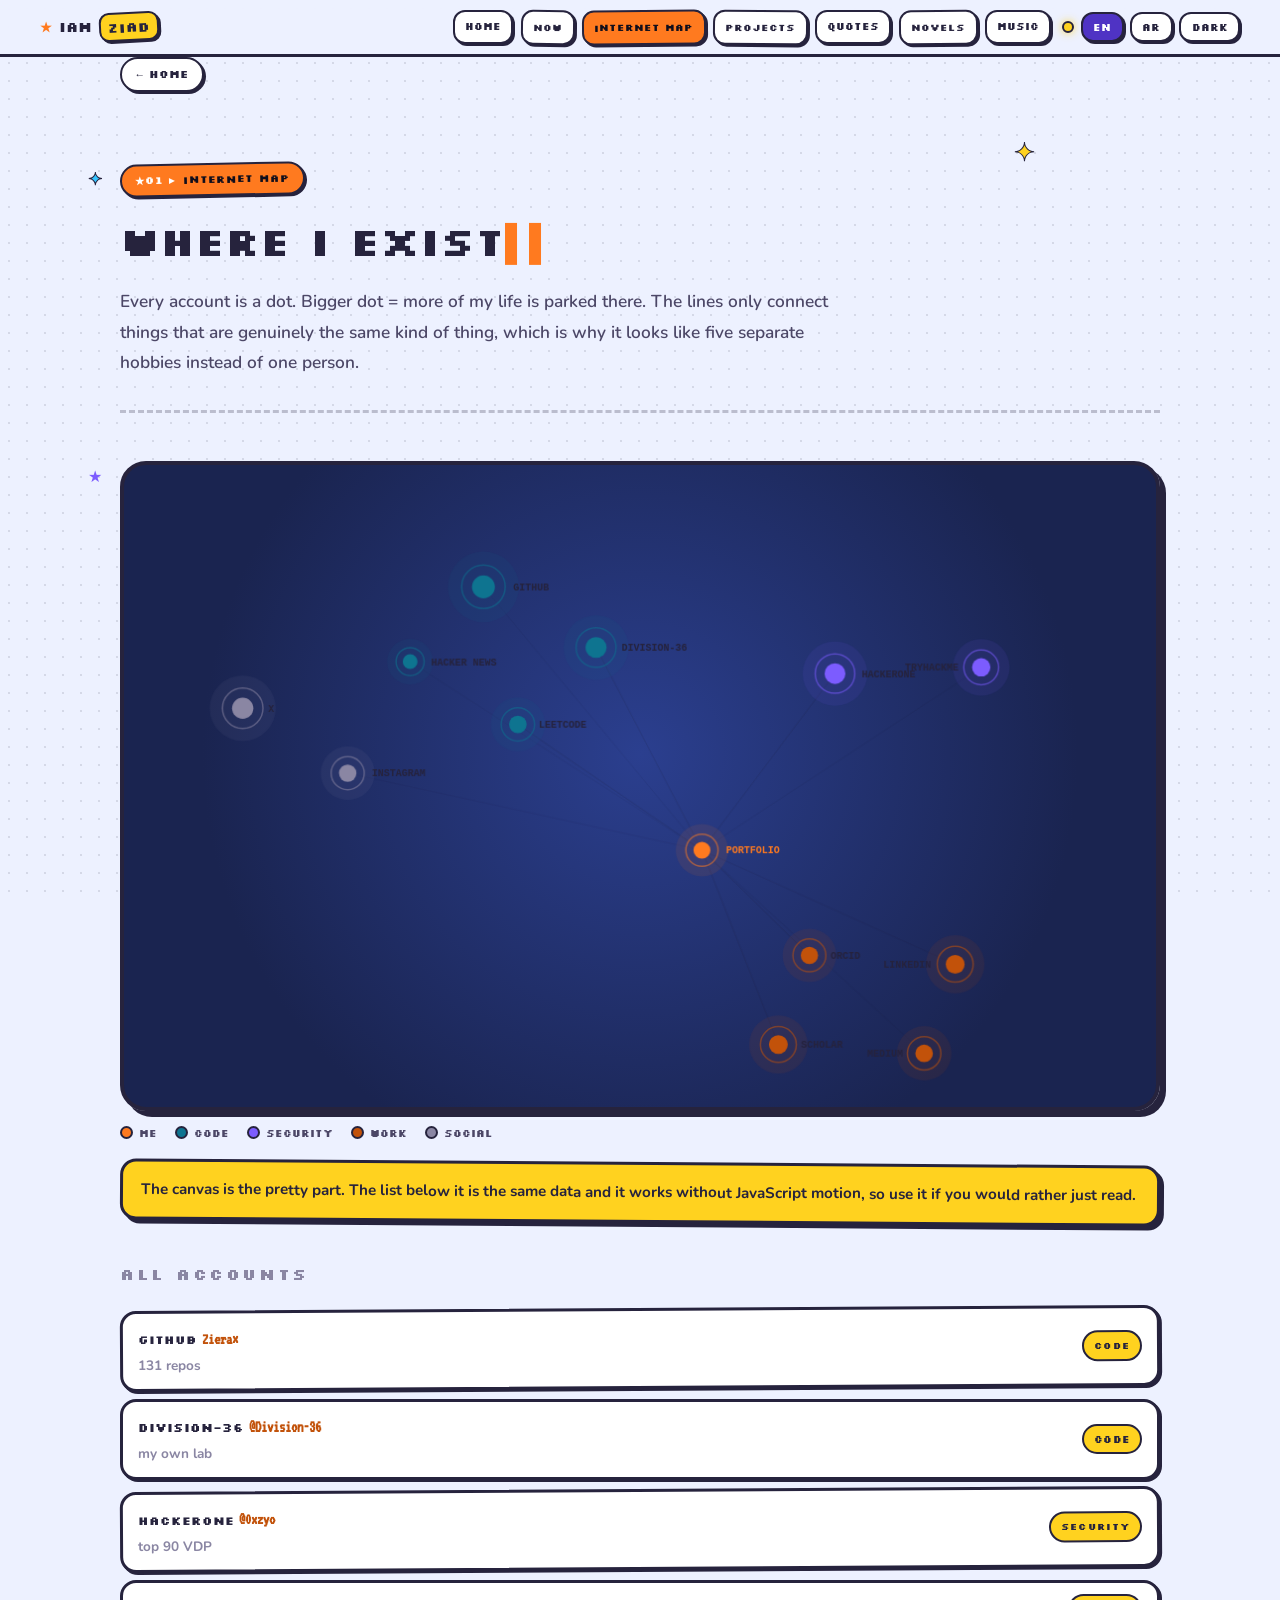
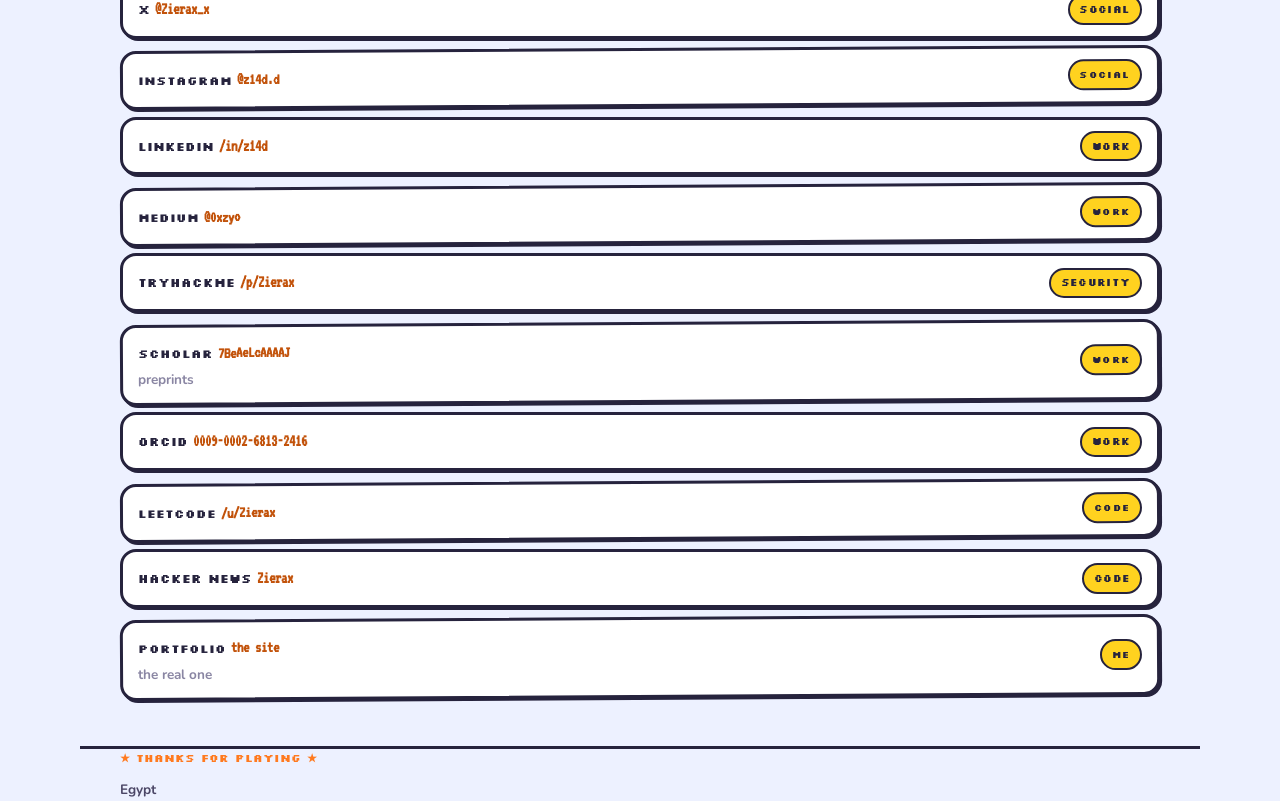
==== commit 35a60eb0: "language: Egyptian AR text across site + nav labels + quote/QA tone + data translations - index.html" ====
--- a/map/index.html
+++ b/map/index.html
@@ -25,18 +25,18 @@
 </head>
 
 <body data-page="/map/">
-<a href="#main" class="skip-link">Skip to content</a>
+<a href="#main" class="skip-link"><span class="lang-en">Skip to content</span><span class="lang-ar">روح للمحتوى</span></a>
 
 <header class="chrome">
   <a class="chrome-brand" href="/">iam<b>ziad</b></a>
   <nav class="chrome-nav" aria-label="Main">
-    <a href="/">Home</a>
-    <a href="/now/">Now</a>
-    <a href="/map/">Internet Map</a>
-    <a href="/projects/">Projects</a>
-    <a href="/quotes/">Quotes</a>
-    <a href="/novels/">Novels</a>
-    <a href="/music/">Music</a>
+    <a href="/"><span class="lang-en">Home</span><span class="lang-ar">البيت</span></a>
+    <a href="/now/"><span class="lang-en">Now</span><span class="lang-ar">دلوقتي</span></a>
+    <a href="/map/"><span class="lang-en">Internet Map</span><span class="lang-ar">خريطة النت</span></a>
+    <a href="/projects/"><span class="lang-en">Projects</span><span class="lang-ar">المشاريع</span></a>
+    <a href="/quotes/"><span class="lang-en">Quotes</span><span class="lang-ar">اقتباسات</span></a>
+    <a href="/novels/"><span class="lang-en">Novels</span><span class="lang-ar">الروايات</span></a>
+    <a href="/music/"><span class="lang-en">Music</span><span class="lang-ar">الأغاني</span></a>
   </nav>
   <div class="chrome-tools">
     <button class="tgl" data-lang-btn="en" aria-pressed="true">EN</button>
@@ -46,14 +46,14 @@
 </header>
 
 <main id="main" class="wrap">
-  <a class="back" href="/"><span class="dir-arrow" aria-hidden="true">&larr;</span> <span class="lang-en">home</span><span class="lang-ar">الرئيسية</span></a>
+  <a class="back" href="/"><span class="dir-arrow" aria-hidden="true">&larr;</span> <span class="lang-en">home</span><span class="lang-ar">البيت</span></a>
 
   <section class="hero">
     <p class="eyebrow"><span class="lang-en">internet map</span><span class="lang-ar">خريطة الإنترنت</span></p>
     <h1 class="page-title"><span class="lang-en">Where I <span class="cursor">exist</span></span><span class="lang-ar">فين أنا <span class="cursor">موجود</span></span></h1>
     <p class="lede">
       <span class="lang-en">Every account is a dot. Bigger dot = more of my life is parked there. The lines only connect things that are genuinely the same kind of thing, which is why it looks like five separate hobbies instead of one person.</span>
-      <span class="lang-ar">كل حساب نقطة. النقطة الأكبر = حياتي كتير هناك. الخطوط اللي بتربط حاجات من نفس النوع فعلاً، عشان كده شكلها كأن دي ٥ هوايات منفصلة مش شخص واحد.</span>
+      <span class="lang-ar">كل حساب نقطة، والنقطة الأكبر معناها إن جزء أكبر من حياتي قاعد هناك. الخطوط بتربط الحاجات اللي فعلاً من نفس النوع، عشان كده المنظر بيطلع ٥ هوايات منفصلة مش شخص واحد.</span>
     </p>
   </section>
 
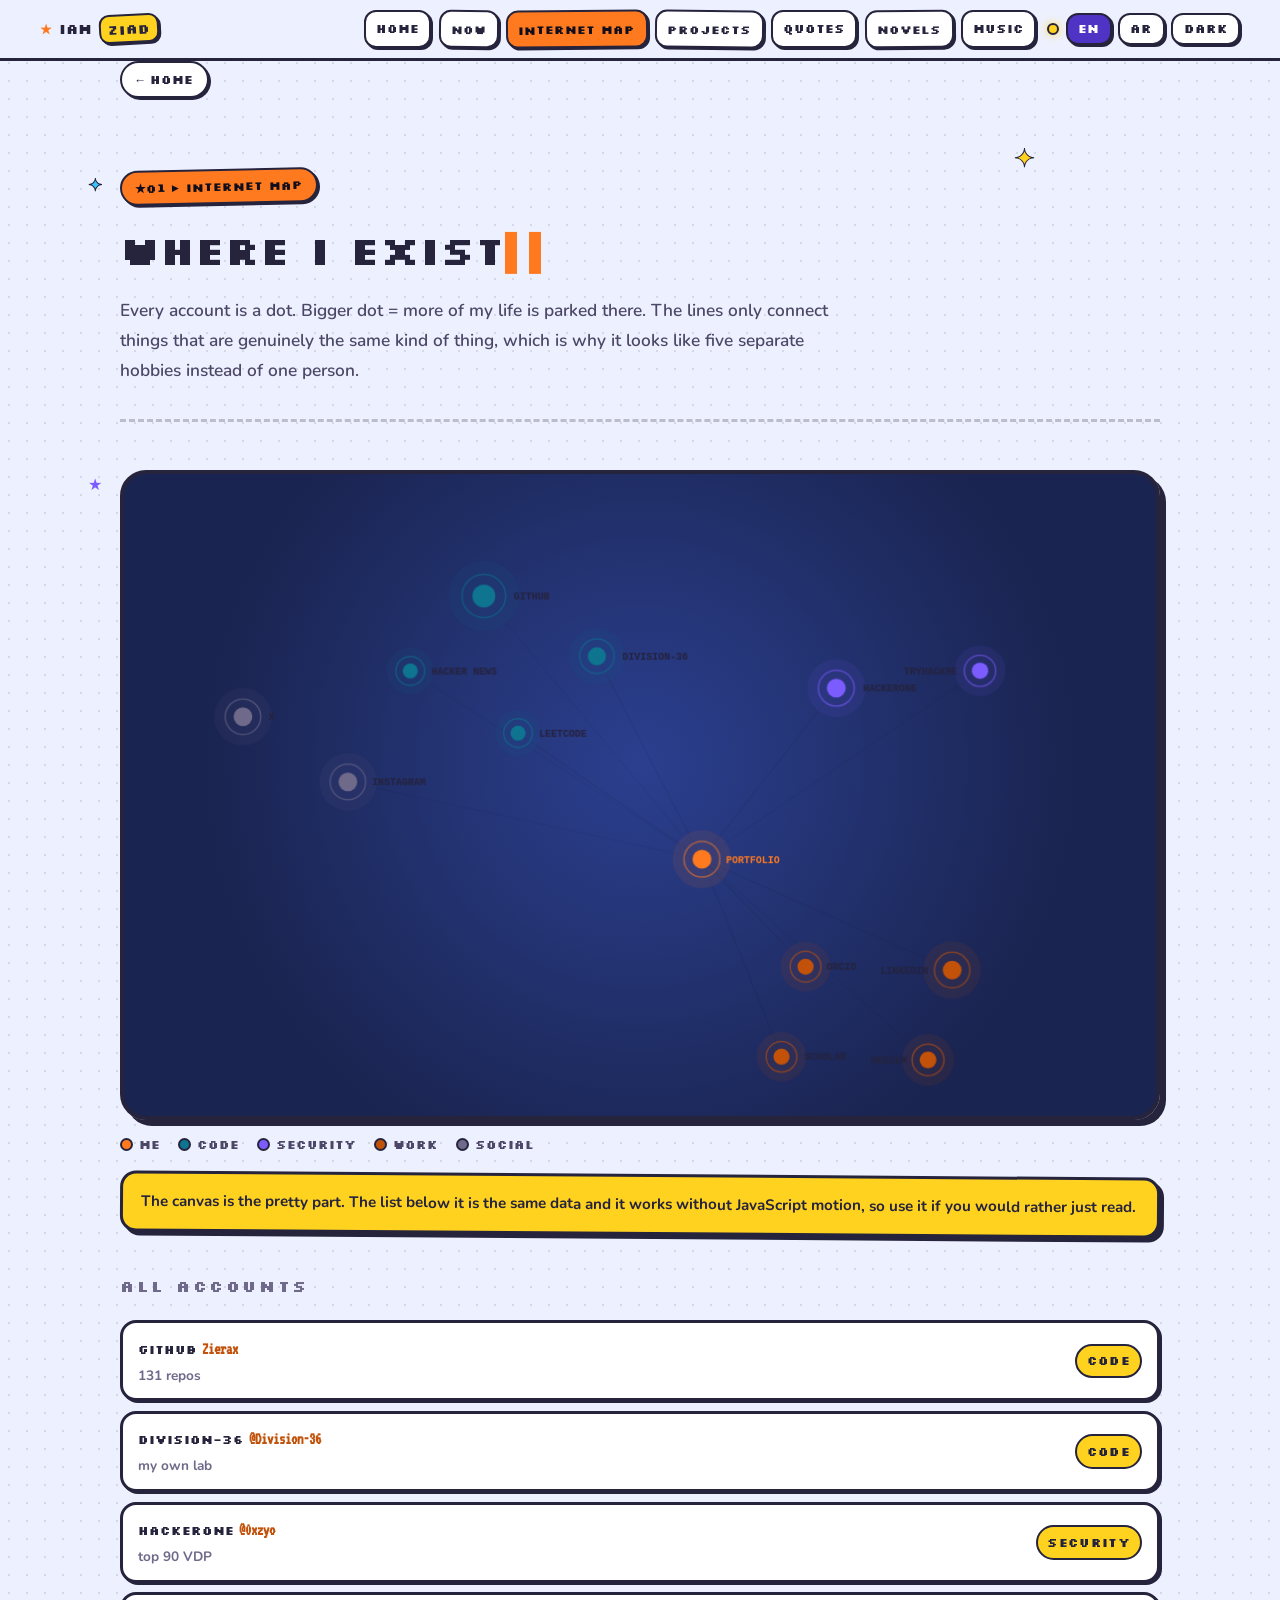
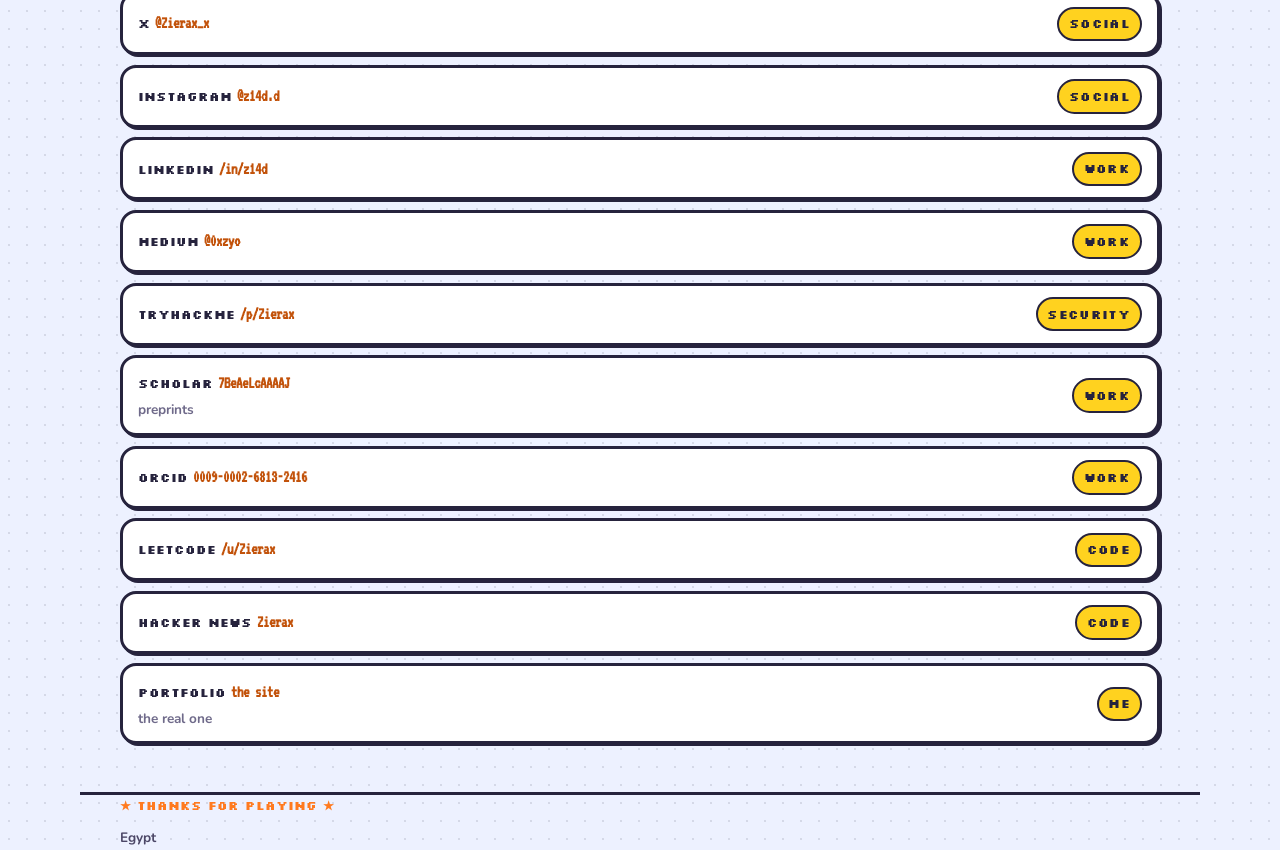
==== commit dc4bde71: "comfort: type floor, reading measure, contrast on dark fills, pre-paint lang boot - meta/px type lif" ====
--- a/map/index.html
+++ b/map/index.html
@@ -8,8 +8,9 @@
 <link rel="canonical" href="https://personal.iamziad.isroot.in/map/">
 <link rel="alternate" hreflang="en" href="https://personal.iamziad.isroot.in/map/">
 <link rel="alternate" hreflang="ar" href="https://personal.iamziad.isroot.in/map/?lang=ar">
-<link rel="stylesheet" href="https://fonts.googleapis.com/css2?family=Silkscreen:wght@400;700&family=VT323&family=Caveat:wght@600;700&family=Nunito:wght@400;600;700;800&family=Cairo:wght@400;700;900&family=Lalezar&display=swap" rel="stylesheet">
+<link rel="stylesheet" href="https://fonts.googleapis.com/css2?family=Silkscreen:wght@400;700&family=VT323&family=Caveat:wght@600;700&family=Nunito:wght@400;600;700;800&family=Cairo:wght@400;700;900&family=Lalezar&display=swap">
 <script>try{document.documentElement.setAttribute("data-theme",localStorage.getItem("iam.theme")||"light")}catch(_){}</script>
+<script>try{var q=new URLSearchParams(location.search).get("lang");var s=(q==="ar"||q==="en")?q:(localStorage.getItem("iam.lang")||"en");if(s!=="ar")s="en";var h=document.documentElement;h.setAttribute("data-lang",s);h.setAttribute("lang",s);h.setAttribute("dir",s==="ar"?"rtl":"ltr")}catch(_){}</script>
 <link rel="stylesheet" href="/assets/css/main.css">
 <link rel="icon" href="/favicon.svg" type="image/svg+xml">
 <script type="application/ld+json">
--- a/assets/css/main.css
+++ b/assets/css/main.css
@@ -14,7 +14,7 @@
   --bg-3:    #dde6ff;
   --ink:     #26233d;
   --ink-2:   #4c4767;
-  --muted:   #8a86a3;
+  --muted:   #6f6a8a;
   --line:    #26233d;
   --shadow:  #26233d;
   --tang:    #ff7a1f;
@@ -39,7 +39,7 @@
 
   /* the map canvas reads these two */
   --fg:       #26233d;
-  --fg-faint: #8a86a3;
+  --fg-faint: #6f6a8a;
 
   --paper:   var(--bg);
   --paper-2: var(--bg-2);
@@ -63,6 +63,7 @@
 *, *::before, *::after { box-sizing: border-box; }
 
 html { scroll-behavior: smooth; }
+[id] { scroll-margin-top: 5.5rem; }
 
 body {
   margin: 0;
@@ -77,7 +78,6 @@
   /* notebook dots */
   background-image: radial-gradient(rgba(38, 35, 61, 0.12) 1.4px, transparent 1.5px);
   background-size: 18px 18px;
-  background-attachment: fixed;
 }
 
 img, video, canvas { image-rendering: auto; }
@@ -92,6 +92,8 @@
 .key-form input, input, textarea { cursor: text; }
 
 html[data-lang='ar'] body { font-family: var(--font-ar); line-height: 2; }
+/* letter-spacing severs Arabic joins — kill it everywhere in AR */
+html[data-lang='ar'] * { letter-spacing: 0 !important; }
 /* Arabic gets its own display voice so headings keep a personality of their own */
 html[data-lang='ar'] h1, html[data-lang='ar'] h2, html[data-lang='ar'] h3, html[data-lang='ar'] h4 {
   font-family: 'Lalezar', var(--font-ar);
@@ -108,7 +110,7 @@
 a { color: var(--tang-dk); font-weight: 800; text-decoration-thickness: 2px; text-underline-offset: 3px; }
 a:hover { color: var(--grape); }
 
-:focus-visible { outline: 3px solid var(--tang); outline-offset: 2px; border-radius: 6px; }
+:focus-visible { outline: 3px solid var(--ink); outline-offset: 2px; border-radius: 6px; }
 
 ::selection { background: var(--sun); color: var(--ink); }
 
@@ -121,7 +123,6 @@
 @keyframes blinkCursor { 0%, 49% { opacity: 1; } 50%, 100% { opacity: 0; } }
 .cursor::after {
   content: '▌'; color: var(--tang);
-  animation: blinkCursor 0.9s steps(1) infinite;
 }
 
 @keyframes pixelFloat { 0%, 100% { transform: translateY(0) rotate(-2deg); } 50% { transform: translateY(-7px) rotate(2deg); } }
@@ -169,7 +170,7 @@
 
 .chrome-nav { display: flex; gap: .45rem; margin-inline-start: auto; flex-wrap: wrap; }
 .chrome-nav a {
-  font-family: var(--font-px); font-size: .62rem; font-weight: 700;
+  font-family: var(--font-px); font-size: .75rem; font-weight: 700;
   color: var(--ink); background: var(--bg-2);
   border: 2.5px solid var(--line); border-radius: 12px;
   padding: .42rem .65rem; box-shadow: 2px 2px 0 var(--shadow);
@@ -184,7 +185,7 @@
 .chrome-tools { display: flex; gap: .4rem; align-items: center; }
 
 .tgl {
-  font-family: var(--font-px); font-size: .62rem; font-weight: 700;
+  font-family: var(--font-px); font-size: .75rem; font-weight: 700;
   color: var(--ink);
   background: var(--bg-2); border: 2.5px solid var(--line);
   border-radius: 12px; padding: .42rem .65rem; cursor: pointer;
@@ -198,7 +199,6 @@
   content: ''; width: 12px; height: 12px; flex: none;
   background: var(--sun); border: 2.5px solid var(--line); border-radius: 50%;
   box-shadow: 0 0 8px rgba(255, 210, 31, .8);
-  animation: twinkle 2.4s ease-in-out infinite;
 }
 
 /* ---------------- layout : the sticker trail ---------------- */
@@ -230,7 +230,6 @@
   content: '★'; position: absolute; top: 3.1rem;
   inset-inline-start: calc(var(--gut) * -0.6 - 8px);
   font-size: 1rem; color: var(--tang);
-  animation: twinkle 3s ease-in-out infinite;
 }
 main > section:nth-of-type(even)::after { color: var(--grape); }
 main > section:nth-of-type(3n)::after { color: var(--sky-dk); }
@@ -239,13 +238,13 @@
 main > section .eyebrow { counter-increment: lvl; }
 main > section .eyebrow::before {
   content: '★' counter(lvl, decimal-leading-zero) ' ▸ ';
-  color: #fff;
+  color: inherit;
 }
 
 .eyebrow {
   display: inline-flex; align-items: center; gap: .5rem;
   font-family: var(--font-px);
-  font-size: .66rem; font-weight: 700;
+  font-size: .75rem; font-weight: 700;
   color: var(--on-fill);
   background: var(--tang); border: 2.5px solid var(--line);
   border-radius: 999px; padding: .32rem .8rem; margin: 0 0 1rem;
@@ -265,7 +264,6 @@
 /* blinking buddy after big titles */
 .page-title::after, .hero-name::after {
   content: '▌'; color: var(--tang);
-  animation: blinkCursor 0.9s steps(1) infinite;
 }
 
 .lede { font-size: 1.08rem; color: var(--ink-2); max-width: 46rem; font-weight: 600; }
@@ -287,7 +285,7 @@
 
 .hero-id { display: flex; gap: 1.6rem; align-items: center; flex-wrap: wrap; }
 
-.avatar { position: relative; display: inline-block; flex: none; }
+.avatar { position: relative; display: inline-block; flex: none; padding: .4rem; overflow: visible; }
 .hero-photo {
   width: 120px; height: 120px; object-fit: cover;
   border: 4px solid var(--line); border-radius: 28px;
@@ -297,7 +295,7 @@
 }
 .avatar i {
   position: absolute; bottom: -12px; inset-inline-start: -12px;
-  font-style: normal; font-family: var(--font-px); font-size: .62rem; font-weight: 700;
+  font-style: normal; font-family: var(--font-px); font-size: .75rem; font-weight: 700;
   background: var(--cherry); color: var(--on-fill); border: 2.5px solid var(--line);
   border-radius: 10px; padding: .15rem .55rem; box-shadow: 2px 2px 0 var(--shadow);
   animation: heartbeat 1.8s ease-in-out infinite;
@@ -309,8 +307,8 @@
   border-inline: 2px dashed rgba(38, 35, 61, .35);
   pointer-events: none;
 }
-.avatar::before { top: -12px; inset-inline-start: 12px; transform: rotate(-8deg); }
-.avatar::after { bottom: -12px; inset-inline-end: 12px; transform: rotate(6deg); }
+.avatar::before { top: -8px; inset-inline-start: 10px; transform: rotate(-8deg); }
+.avatar::after { bottom: -8px; inset-inline-end: 10px; transform: rotate(6deg); }
 html[data-theme='dark'] .avatar::before, html[data-theme='dark'] .avatar::after {
   background: rgba(255, 210, 31, .35);
 }
@@ -338,15 +336,14 @@
 
 /* the arcade dare under the hero */
 .press-start {
-  font-family: var(--font-px); font-size: .72rem; font-weight: 700;
+  font-family: var(--font-px); font-size: .75rem; font-weight: 700;
   color: var(--tang-dk); text-decoration: none;
-  animation: blinkCursor 1.4s steps(1) infinite;
 }
 .press-start:hover { color: var(--grape); }
 
 .btn {
   display: inline-block;
-  font-family: var(--font-px); font-weight: 700; font-size: .72rem;
+  font-family: var(--font-px); font-weight: 700; font-size: .75rem;
   letter-spacing: .02em;
   padding: .8rem 1.2rem; border: 3px solid var(--line);
   border-radius: 14px; background: var(--bg-2); color: var(--ink);
@@ -376,7 +373,7 @@
 
 .tag {
   display: inline-block;
-  font-family: var(--font-px); font-size: .6rem; font-weight: 700;
+  font-family: var(--font-px); font-size: .75rem; font-weight: 700;
   letter-spacing: .03em;
   padding: .3rem .6rem; border: 2.5px solid var(--line);
   border-radius: 999px; background: var(--sun); color: var(--ink);
@@ -394,11 +391,11 @@
   font-size: clamp(1.4rem, 4vw, 1.9rem); line-height: 1.2;
   color: var(--tang);
 }
-.stat span { font-size: .72rem; font-weight: 800; color: var(--muted); }
+.stat span { font-size: .8rem; font-weight: 800; color: var(--muted); }
 /* rank chips on the character sheet */
 .rank {
   display: inline-block; font-style: normal;
-  font-family: var(--font-px); font-size: .58rem; font-weight: 700;
+  font-family: var(--font-px); font-size: .75rem; font-weight: 700;
   border: 2px solid var(--line); border-radius: 8px;
   padding: .1rem .4rem; margin-inline-start: .5rem; vertical-align: middle;
   background: var(--bg-2);
@@ -445,14 +442,14 @@
 .lock-head {
   display: flex; justify-content: space-between; align-items: center;
   gap: 1rem; padding: .6rem 1.1rem; flex-wrap: wrap;
-  background: transparent; color: #fff;
+  background: transparent; color: var(--on-fill);
   font-family: var(--font-px);
-  font-weight: 700; font-size: .66rem;
+  font-weight: 700; font-size: .75rem;
   position: relative;
 }
 /* coin slot on the console */
 .lock-head::after {
-  content: '● COIN'; font-size: .58rem; letter-spacing: .06em;
+  content: '● COIN'; font-size: .75rem; letter-spacing: .06em;
   background: #101018; color: var(--sun);
   border: 2.5px solid var(--line); border-radius: 999px;
   padding: .2rem .6rem;
@@ -460,7 +457,7 @@
 .lock-head .live {
   display: inline-flex; align-items: center; gap: .45rem;
   background: #fff; color: var(--cherry-dk); border: 2.5px solid var(--line);
-  border-radius: 999px; padding: .15rem .6rem; font-size: .62rem;
+  border-radius: 999px; padding: .15rem .6rem; font-size: .75rem;
   transform: rotate(-1.5deg);
 }
 .lock-head .live i {
@@ -477,7 +474,7 @@
   word-break: break-word; color: var(--grape-dk);
 }
 .lock-title::after {
-  content: '▌'; color: var(--tang); animation: blinkCursor 0.9s steps(1) infinite;
+  content: '▌'; color: var(--tang);
 }
 .lock-title .masked { color: var(--muted); }
 .lock-title.solved span { display: inline-block; margin-inline-end: .35em; animation: pop .35s backwards; }
@@ -492,9 +489,9 @@
 }
 .clock-cell:nth-child(2) { background: var(--sky); transform: rotate(.8deg); }
 .clock-cell:nth-child(3) { background: var(--tang); transform: rotate(-.8deg); }
-.clock-cell:nth-child(3) b { color: #fff; }
+.clock-cell:nth-child(3) b { color: var(--on-fill); }
 .clock-cell:nth-child(4) { background: var(--grape); }
-.clock-cell:nth-child(4) b { color: #fff; }
+.clock-cell:nth-child(4) b { color: var(--on-fill); }
 .clock-cell b {
   display: block;
   font-family: var(--font-term); font-weight: 400;
@@ -502,7 +499,7 @@
   color: var(--ink);
   font-variant-numeric: tabular-nums;
 }
-.clock-cell span { font-family: var(--font-px); font-size: .58rem; font-weight: 700; color: var(--ink); }
+.clock-cell span { font-family: var(--font-px); font-size: .75rem; font-weight: 700; color: var(--ink); }
 
 .progress {
   height: 22px; border: 3px solid var(--line); border-radius: 999px;
@@ -516,14 +513,14 @@
 }
 .progress b {
   position: absolute; inset: 0; display: grid; place-items: center;
-  font-family: var(--font-px); font-size: .6rem; font-weight: 700; color: var(--ink);
+  font-family: var(--font-px); font-size: .75rem; font-weight: 700; color: var(--ink);
 }
 
 .hintbox { margin-top: 1.2rem; }
 .hintbox summary {
   font-family: var(--font-px);
-  font-weight: 700; font-size: .68rem;
-  color: #fff; cursor: pointer; list-style: none;
+  font-weight: 700; font-size: .75rem;
+  color: var(--on-fill); cursor: pointer; list-style: none;
   display: inline-flex; align-items: center; gap: .5rem;
   background: var(--tang); border: 3px solid var(--line);
   border-radius: 999px; padding: .45rem .95rem; box-shadow: var(--pop);
@@ -533,7 +530,7 @@
 .hint { margin-top: .8rem; border: 3px solid var(--line); border-radius: 18px; background: var(--bg-2); overflow: hidden; }
 .hint summary {
   list-style: none; cursor: pointer;
-  font-family: var(--font-px); font-weight: 700; font-size: .66rem;
+  font-family: var(--font-px); font-weight: 700; font-size: .75rem;
   padding: .6rem .9rem; color: #fff;
   background: var(--mint-dk);
 }
@@ -564,7 +561,7 @@
   background: var(--sun); color: var(--ink); padding: .9rem 1.1rem;
   transform: rotate(.5deg);
 }
-.lock-done b { display: block; font-family: var(--font-px); font-size: .64rem; margin-bottom: .3rem; }
+.lock-done b { display: block; font-family: var(--font-px); font-size: .75rem; margin-bottom: .3rem; }
 .lock-done b::before { content: '★ '; }
 .lock-done p { margin: 0; font-weight: 800; font-size: 1.05rem; }
 
@@ -604,11 +601,6 @@
   margin: 0; padding: .95rem 1.1rem; color: var(--ink);
   font-size: 1.05rem; font-weight: 600;
 }
-.qa-a::after {
-  content: '▮'; color: var(--tang); margin-inline-start: .3rem; font-size: .9em;
-  animation: blinkCursor 1.1s steps(1) infinite;
-}
-
 /* answers are collapsed; the question line opens them */
 .qa-item details { border-radius: inherit; overflow: hidden; }
 .qa-item summary.qa-q { display: block; cursor: pointer; list-style: none; }
@@ -625,13 +617,11 @@
 .qa-item.stage1 .qa-a::after {
   content: '►'; position: absolute; top: .7rem; inset-inline-end: .9rem;
   color: var(--tang); font-size: 1rem; line-height: 1; margin: 0;
-  animation: blinkCursor 1.2s steps(1) infinite;
 }
 /* while collapsed, the stage-1 ► lives on the question so the trail stays visible */
 .qa-item.stage1 details:not([open]) summary.qa-q::after {
   content: '►'; float: none; opacity: 1;
   margin-inline-start: .4rem; color: var(--tang); font-size: 1rem;
-  animation: blinkCursor 1.2s steps(1) infinite;
 }
 
 /* ---------------- values : collection cards ---------------- */
@@ -668,7 +658,7 @@
 .map-legend {
   display: flex; gap: 1.1rem; flex-wrap: wrap;
   font-family: var(--font-px);
-  font-size: .62rem; font-weight: 700;
+  font-size: .75rem; font-weight: 700;
   color: var(--ink-2); margin-top: .9rem;
 }
 .map-legend i { display: inline-block; width: 13px; height: 13px; margin-inline-end: .4rem; vertical-align: -2px; border: 2.5px solid var(--line); border-radius: 50%; }
@@ -699,13 +689,13 @@
 .now-cell:nth-child(3) h4, .now-cell:nth-child(3) p { color: var(--ink); }
 .now-cell:nth-child(5) { background: var(--tang); transform: rotate(-.4deg); }
 .now-cell:nth-child(5) h4, .now-cell:nth-child(5) p { color: var(--on-fill); }
-.now-cell h4 { font-size: .68rem; font-weight: 700; color: var(--tang-dk); margin-bottom: .4rem; }
+.now-cell h4 { font-size: .75rem; font-weight: 700; color: var(--tang-dk); margin-bottom: .4rem; }
 .now-cell p { font-size: .95rem; font-weight: 600; color: var(--ink-2); margin: 0; }
 
 .stamp {
   display: inline-block; border: 3px solid var(--cherry-dk); border-radius: 8px;
   background: transparent; color: var(--cherry-dk); padding: .3rem .9rem;
-  font-family: var(--font-px); font-size: .64rem; font-weight: 700;
+  font-family: var(--font-px); font-size: .75rem; font-weight: 700;
   transform: rotate(-3deg);
   -webkit-mask-image: radial-gradient(circle, #000 98%, transparent 100%);
   mask-image: radial-gradient(circle, #000 98%, transparent 100%);
@@ -731,8 +721,9 @@
 }
 .proj:nth-child(2) .proj-top { background: var(--sky); }
 .proj:nth-child(3) .proj-top { background: var(--grape-dk); color: #fff; }
+.proj-top .tag { background: var(--bg-2); color: var(--ink); }
 .proj-top .pid, .proj-top > span:first-child {
-  font-family: var(--font-px); font-weight: 700; font-size: .64rem;
+  font-family: var(--font-px); font-weight: 700; font-size: .75rem;
 }
 .proj-body { padding: 1.5rem; }
 /* the paper label, stuck slightly crooked */
@@ -744,7 +735,7 @@
 }
 .proj-body .kicker {
   font-family: var(--font-px);
-  font-size: .64rem; font-weight: 700;
+  font-size: .75rem; font-weight: 700;
   color: var(--tang-dk); margin: .8rem 0 1rem;
 }
 .proj-body p { color: var(--ink-2); font-size: .98rem; font-weight: 600; }
@@ -754,7 +745,7 @@
 
 .quote-group { margin-bottom: 2.4rem; }
 .quote-group h3 {
-  font-size: .72rem; font-weight: 700;
+  font-size: .75rem; font-weight: 700;
   color: var(--ink); padding-bottom: .6rem;
   border-bottom: 3px solid var(--line); margin-bottom: 1rem;
 }
@@ -767,7 +758,7 @@
 }
 blockquote:nth-child(even) { background: var(--sun); transform: rotate(.3deg); }
 blockquote:nth-child(even) .quote-author { color: var(--ink); }
-.quote-author { display: block; font-family: var(--font-px); font-size: .6rem; font-weight: 700; color: var(--tang-dk); margin-top: .4rem; }
+.quote-author { display: block; font-family: var(--font-px); font-size: .75rem; font-weight: 700; color: var(--tang-dk); margin-top: .4rem; }
 
 .music-item {
   border: 3px solid var(--line); border-radius: 18px;
@@ -775,13 +766,13 @@
 }
 .music-item:nth-child(even) { background: var(--bg-3); transform: rotate(.3deg); }
 .music-item h4 { font-size: .8rem; margin: 0 0 .1rem; }
-.music-item .sub { font-size: .7rem; font-weight: 800; color: var(--muted); }
+.music-item .sub { font-size: .78rem; font-weight: 800; color: var(--muted); }
 .music-item iframe { width: 100%; height: 82px; border: 3px solid var(--line); border-radius: 12px; margin: .8rem 0 .5rem; }
 .music-item audio { width: 100%; height: 44px; margin: .8rem 0 .5rem; border: 3px solid var(--line); border-radius: 999px; background: var(--bg-2); }
 
 .tabs { display: flex; gap: .5rem; margin-bottom: 1.6rem; flex-wrap: wrap; }
 .tab-btn {
-  font-family: var(--font-px); font-size: .68rem; font-weight: 700;
+  font-family: var(--font-px); font-size: .75rem; font-weight: 700;
   padding: .6rem 1.2rem; border: 3px solid var(--line);
   border-radius: 999px; background: var(--bg-2); color: var(--ink);
   cursor: pointer; box-shadow: var(--pop);
@@ -801,16 +792,18 @@
   margin-bottom: 1rem; flex-wrap: wrap;
 }
 .chapter-head h4 { margin: 0; font-size: .85rem; }
-.chapter-num { font-family: var(--font-px); font-size: .6rem; font-weight: 700; color: var(--tang-dk); display: block; }
+.chapter-num { font-family: var(--font-px); font-size: .75rem; font-weight: 700; color: var(--tang-dk); display: block; }
 
 .lang-pair { display: inline-flex; border: 3px solid var(--line); border-radius: 999px; overflow: hidden; }
 .lang-pair button {
-  font-family: var(--font-px); font-size: .64rem; font-weight: 700;
-  padding: .35rem .8rem; background: var(--bg-2); color: var(--ink); border: 0; cursor: pointer;
+  font-family: var(--font-px); font-size: .75rem; font-weight: 700;
+  padding: .45rem .9rem; background: var(--bg-2); color: var(--ink); border: 0; cursor: pointer;
 }
 .lang-pair button.on { background: var(--tang); color: var(--on-fill); }
 
-.chapter-text { font-size: 1.02rem; line-height: 1.85; color: var(--ink-2); font-weight: 500; }
+.chapter-text { font-size: 1.02rem; line-height: 1.85; color: var(--ink-2); font-weight: 500; max-width: 44rem; }
+/* long-form prose gets a readable line length; the layout above stays wide */
+.card p, .proj-body p, .now-cell p, .value-list span, .qa-a, .hint p, .keybox p { max-width: 46rem; }
 .chapter-text[dir='rtl'] { font-family: var(--font-ar); line-height: 2.05; }
 .chapter-text hr { border: 0; border-top: 3px dashed rgba(38, 35, 61, .3); margin: 1.8rem 0; }
 .chapter-media { margin: 0 0 1rem; }
@@ -835,7 +828,7 @@
 }
 .music-names { display: flex; flex-direction: column; gap: .1rem; min-width: 0; }
 .music-names span { font-size: .8rem; font-weight: 800; line-height: 1.35; }
-.music-names .lang-en { color: var(--muted); font-size: .7rem; }
+.music-names .lang-en { color: var(--muted); font-size: .76rem; }
 .music-card audio {
   width: 100%; height: 40px;
   border: 3px solid var(--line); border-radius: 999px; background: var(--bg-2);
@@ -843,7 +836,7 @@
 .music-card iframe { width: 100%; height: 82px; border: 3px solid var(--line); border-radius: 12px; }
 .music-open {
   align-self: flex-start;
-  font-family: var(--font-px); font-size: .58rem; font-weight: 700;
+  font-family: var(--font-px); font-size: .75rem; font-weight: 700;
   color: var(--tang-dk); text-decoration: none;
 }
 .music-open:hover { text-decoration: underline; }
@@ -855,17 +848,17 @@
   overflow: hidden; white-space: nowrap;
   border-top: 3px solid var(--line); border-bottom: 3px solid var(--line);
   background: var(--tang); color: var(--on-fill); padding: .45rem 0;
-  font-family: var(--font-px); font-size: .64rem; font-weight: 700;
+  font-family: var(--font-px); font-size: .75rem; font-weight: 700;
 }
 .ticker-track { display: inline-flex; animation: tick 26s linear infinite; }
 .ticker-track > span { padding-inline-end: 3rem; white-space: nowrap; }
-.ticker-track b { color: var(--sun); }
+.ticker-track b { color: inherit; }
 @keyframes tick { to { transform: translateX(-50%); } }
 html[dir='rtl'] .ticker-track { animation-name: tickR; }
 @keyframes tickR { from { transform: translateX(-50%); } to { transform: translateX(0); } }
 
 /* scattered doodads: deliberate randomness */
-.spk { position: absolute; pointer-events: none; animation: twinkle 3.4s ease-in-out infinite; z-index: 0; }
+.spk { position: absolute; pointer-events: none; z-index: 0; }
 .spk.s1 { top: 4%; inset-inline-end: 6%; font-size: 1.3rem; color: var(--tang); transform: rotate(14deg); }
 .spk.s2 { bottom: 8%; inset-inline-start: 4%; font-size: 1rem; color: var(--grape); transform: rotate(-10deg); animation-delay: 1.1s; }
 .spk.s3 { top: 46%; inset-inline-end: 14%; font-size: .9rem; color: var(--sky-dk); animation-delay: 2s; }
@@ -882,9 +875,6 @@
 .pet:hover { animation: wiggle .3s ease-in-out 2; }
 
 /* a few more cards sit crooked, on purpose */
-blockquote:nth-child(3n), .music-item:nth-child(3n),
-.chapter:nth-child(even), .node-row:nth-child(odd) { transform: rotate(-.35deg); }
-blockquote:nth-child(4n), .music-item:nth-child(4n) { transform: rotate(.35deg); }
 
 /* handwritten aside on the lock */
 .doodle.lock-note {
@@ -897,7 +887,7 @@
 .social { display: flex; flex-wrap: wrap; gap: .6rem; }
 .social a {
   display: inline-flex; align-items: center; gap: .45rem;
-  font-family: var(--font-px); font-size: .64rem; font-weight: 700;
+  font-family: var(--font-px); font-size: .75rem; font-weight: 700;
   border: 2.5px solid var(--line); border-radius: 999px;
   background: var(--bg-2); color: var(--ink); padding: .55rem .95rem;
   box-shadow: var(--pop); text-decoration: none;
@@ -919,13 +909,12 @@
 footer > .wrap > p:last-child::before, footer > p:last-child::before {
   content: '★ THANKS FOR PLAYING ★ ';
   display: block; color: var(--tang); margin-bottom: .6rem;
-  font-family: var(--font-px); font-size: .66rem;
-  animation: blinkCursor 1.6s steps(1) infinite;
+  font-family: var(--font-px); font-size: .75rem;
 }
 
 .back {
   display: inline-block;
-  font-family: var(--font-px); font-size: .66rem; font-weight: 700;
+  font-family: var(--font-px); font-size: .75rem; font-weight: 700;
   color: var(--ink); margin-bottom: 1.4rem;
   background: var(--bg-2); border: 2.5px solid var(--line); border-radius: 999px;
   padding: .4rem .9rem; box-shadow: 2px 2px 0 var(--shadow);
@@ -940,17 +929,17 @@
   width: max-content; max-width: 90vw;
   background: var(--sun); color: var(--ink); border: 3px solid var(--line);
   border-radius: 999px; padding: .6rem 1.2rem;
-  font-family: var(--font-px); font-size: .66rem; font-weight: 700;
+  font-family: var(--font-px); font-size: .75rem; font-weight: 700;
   box-shadow: var(--pop); opacity: 0; transform: translateY(10px);
   pointer-events: none; transition: opacity .2s, transform .2s; z-index: 200;
 }
 .toast.show { opacity: 1; transform: translateY(0); }
 
 /* signing off */
-.thanks { font-family: var(--font-px); font-size: .66rem; font-weight: 700; color: var(--tang-dk); margin-top: .8rem; }
-.thanks::after { content: ' ▌'; animation: blinkCursor 1s steps(1) infinite; }
+.thanks { font-family: var(--font-px); font-size: .75rem; font-weight: 700; color: var(--tang-dk); margin-top: .8rem; }
+.thanks::after { content: ' ▌'; }
 .hiscore {
-  font-family: var(--font-px); font-size: .62rem; font-weight: 700;
+  font-family: var(--font-px); font-size: .75rem; font-weight: 700;
   color: var(--ink-2); margin-top: .4rem;
 }
 .hiscore b { color: var(--tang-dk); }
@@ -963,8 +952,8 @@
   --bg-3:    #100e1c;
   --ink:     #e6e2f2;
   --ink-2:   #b3aedd;
-  --muted:   #7e78a3;
-  --line:    #d9d4e8;
+  --muted:   #a09ac0;
+  --line:    #5b5478;
   --shadow:  #0a0812;
   --tang:    #d97b2f;
   --tang-dk: #e89b5a;
@@ -986,7 +975,7 @@
   --amber:   #e89b5a;
 
   --fg:       #e6e2f2;
-  --fg-faint: #7e78a3;
+  --fg-faint: #a09ac0;
 
   --paper:   var(--bg);
   --paper-2: var(--bg-2);
@@ -1000,8 +989,12 @@
 html[data-theme='dark'] body[data-page="/"] main > section::before { opacity: .07; }
 html[data-theme='dark'] .lock::before { animation: none; }
 html[data-theme='dark'] .ticker { background: var(--bg-3); color: var(--tang); }
+html[data-theme='dark'] .tag { color: var(--on-fill); }
+html[data-theme='dark'] .hint summary { color: var(--on-fill); }
+html[data-theme='dark'] .lock-head { color: var(--on-fill); }
+html[data-theme='dark'] .proj-top .tag { background: var(--bg-2); color: var(--ink); }
 html[data-theme='dark'] a { color: var(--tang); }
-html[data-theme='dark'] ::selection { color: var(--ink); }
+html[data-theme='dark'] ::selection { color: var(--on-fill); }
 html[data-theme='dark'] .lock { background: var(--grape-dk); }
 html[data-theme='dark'] .lock-title { color: var(--sun); }
 html[data-theme='dark'] .clock-cell:nth-child(3) b { color: var(--ink); }
@@ -1020,6 +1013,16 @@
 html[data-theme='dark'] .quote-author { color: var(--tang); }
 html[data-theme='dark'] .node-row .handle { color: var(--tang); }
 html[data-theme='dark'] .proj:nth-child(3) .proj-top { color: var(--on-fill); }
+/* dark fills are mid-tone — every surface painted with one takes dark type */
+html[data-theme='dark'] .btn.primary,
+html[data-theme='dark'] .btn.cool,
+html[data-theme='dark'] .note,
+html[data-theme='dark'] .proj-top,
+html[data-theme='dark'] .skip-link,
+html[data-theme='dark'] blockquote:nth-child(even),
+html[data-theme='dark'] blockquote:nth-child(even) .quote-author,
+html[data-theme='dark'] .progress b,
+html[data-theme='dark'] .music-glyph { color: var(--on-fill); }
 html[data-theme='dark'] main > section:nth-of-type(even) .eyebrow { color: var(--on-fill); }
 html[data-theme='dark'] .map-stage { background: radial-gradient(circle at 50% 45%, #2c2560, #12102b 70%); }
 html[data-theme='dark'] section + section { border-top-color: rgba(242, 239, 255, .25); }
@@ -1058,8 +1061,8 @@
     margin: 0; padding-bottom: .2rem; scrollbar-width: none;
   }
   .chrome-nav::-webkit-scrollbar { display: none; }
-  .chrome-nav a { font-size: .58rem; padding: .35rem .55rem; white-space: nowrap; flex: none; }
-  .tgl { padding: .35rem .55rem; font-size: .58rem; }
+  .chrome-nav a { font-size: .75rem; padding: .35rem .55rem; white-space: nowrap; flex: none; }
+  .tgl { padding: .35rem .55rem; font-size: .75rem; }
 }
 
 @media (prefers-reduced-motion: reduce) {
